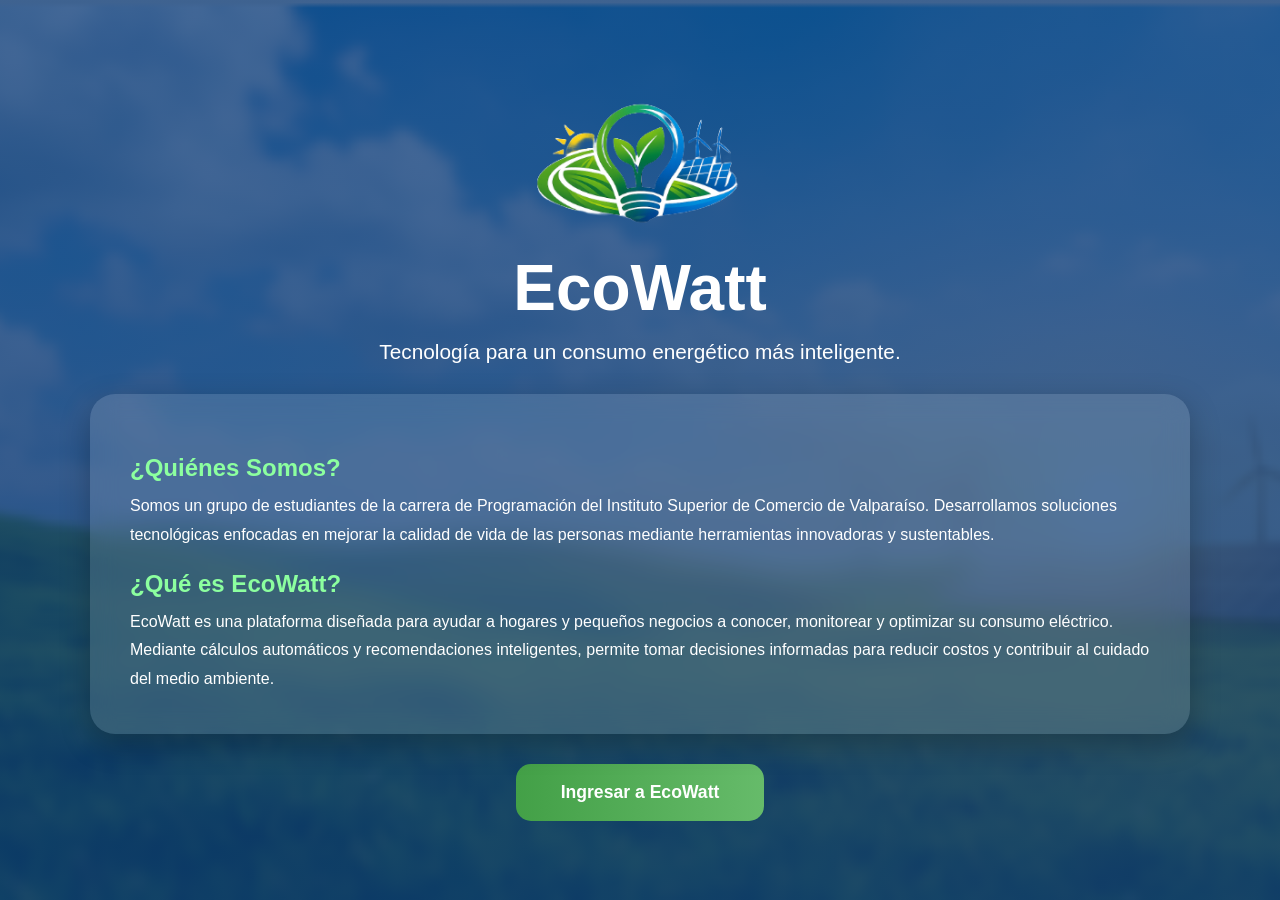
==== index.html @ ea23b653 "EcoWatt 1.0: sitio informativo y calculadora de consumo electrico" ====
<!DOCTYPE html>
<html lang="es">
<head>
    <meta charset="UTF-8">
    <meta name="viewport" content="width=device-width, initial-scale=1.0">
    <title>EcoWatt | Inicio</title>

    <link rel="stylesheet" href="style.css">
</head>

<body class="inicio">

    <div class="overlay">

        <div class="contenedor-principal">

            <img src="logo.png" alt="EcoWatt" class="logo">
            <h1>EcoWatt</h1>

            <p class="subtitulo">
                Tecnología para un consumo energético más inteligente.
            </p>

            <div class="info-box">

                <h2>¿Quiénes Somos?</h2>

                <p>
                    Somos un grupo de estudiantes de la carrera de Programación
                    del Instituto Superior de Comercio de Valparaíso.
                    Desarrollamos soluciones tecnológicas enfocadas en mejorar
                    la calidad de vida de las personas mediante herramientas
                    innovadoras y sustentables.
                </p>

                <h2>¿Qué es EcoWatt?</h2>

                <p>
                    EcoWatt es una plataforma diseñada para ayudar a hogares
                    y pequeños negocios a conocer, monitorear y optimizar su
                    consumo eléctrico. Mediante cálculos automáticos y
                    recomendaciones inteligentes, permite tomar decisiones
                    informadas para reducir costos y contribuir al cuidado
                    del medio ambiente.
                </p>

            </div>

            <a href="calculadora.html" class="btn-principal">
                Ingresar a EcoWatt
            </a>

        </div>

    </div>

</body>
</html>
---- style.css ----
/* ECO WATT - DISEÑO PROFESIONAL */

:root{
    --azul:#0b3b78;
    --azul-claro:#135fc1;
    --verde:#43a047;
    --verde-claro:#66bb6a;
    --gris:#f4f7fb;
    --blanco:#ffffff;
    --texto:#1f2937;
}

*{
    margin:0;
    padding:0;
    box-sizing:border-box;
    font-family:'Segoe UI', Arial, sans-serif;
}

body{
    background:var(--gris);
    color:var(--texto);
}

/* HEADER */

header{
    background:linear-gradient(
        90deg,
        var(--azul),
        var(--azul-claro)
    );

    color:white;
    text-align:center;
    padding:20px;
    box-shadow:0 4px 15px rgba(0,0,0,.15);
}

header h1{
    font-size:2.3rem;
    margin-bottom:5px;
}

header p{
    opacity:.9;
}

/* PÁGINA PRINCIPAL */

.inicio{
    background:
    linear-gradient(
        rgba(11,59,120,.75),
        rgba(11,59,120,.85)
    ),
    url("fondo.png");

    background-size:cover;
    background-position:center;
    min-height:100vh;
}

.overlay{
    min-height:100vh;
    display:flex;
    justify-content:center;
    align-items:center;
    padding:40px 20px;
}

.contenedor-principal{
    max-width:1100px;
    width:100%;
    text-align:center;
    color:white;
}

.logo{
    width:220px;
    margin-bottom:20px;
}

.contenedor-principal h1{
    font-size:4rem;
    margin-bottom:15px;
}

.subtitulo{
    font-size:1.3rem;
    margin-bottom:30px;
}

.info-box{
    background:rgba(255,255,255,.12);
    backdrop-filter:blur(12px);

    border-radius:25px;
    padding:40px;

    text-align:left;

    box-shadow:0 10px 30px rgba(0,0,0,.25);
}

.info-box h2{
    color:#8cff9f;
    margin-bottom:10px;
    margin-top:20px;
}

.info-box p{
    line-height:1.8;
}

.btn-principal{
    display:inline-block;

    margin-top:30px;

    padding:18px 45px;

    background:linear-gradient(
        90deg,
        var(--verde),
        var(--verde-claro)
    );

    color:white;

    text-decoration:none;

    border-radius:15px;

    font-weight:bold;

    font-size:1.1rem;

    transition:.3s;
}

.btn-principal:hover{
    transform:translateY(-3px);
    box-shadow:0 10px 25px rgba(67,160,71,.4);
}

/* HERO CALCULADORA */

.hero{
    max-width:1200px;

    margin:30px auto;

    background:white;

    border-radius:20px;

    padding:30px;

    display:flex;

    justify-content:space-between;

    align-items:center;

    box-shadow:0 10px 25px rgba(0,0,0,.08);

    border-left:8px solid var(--verde);
}

.hero h2{
    color:var(--azul);
    margin-bottom:10px;
}

.hero img{
    width:180px;
}

/* TARJETAS */

.formulario,
.tabla-container,
.grafico,
.recomendaciones{

    max-width:1200px;

    margin:25px auto;

    background:white;

    border-radius:20px;

    padding:30px;

    box-shadow:0 10px 25px rgba(0,0,0,.08);
}

/* TITULOS */

.formulario h2,
.tabla-container h2,
.grafico h2,
.recomendaciones h2{

    color:var(--azul);

    border-left:5px solid var(--verde);

    padding-left:12px;

    margin-bottom:20px;
}

/* FORMULARIO */

.formulario label{
    display:block;
    margin-top:15px;
    margin-bottom:6px;
    font-weight:600;
}

.formulario input{

    width:100%;

    padding:14px;

    border:2px solid #dbe4ef;

    border-radius:12px;

    transition:.3s;
}

.formulario input:focus{

    outline:none;

    border-color:var(--verde);

    box-shadow:0 0 0 4px rgba(67,160,71,.15);
}

.formulario button{

    width:100%;

    margin-top:20px;

    padding:15px;

    border:none;

    border-radius:12px;

    background:linear-gradient(
        90deg,
        var(--verde),
        var(--verde-claro)
    );

    color:white;

    font-weight:bold;

    font-size:1rem;

    cursor:pointer;

    transition:.3s;
}

.formulario button:hover{

    transform:translateY(-2px);

    box-shadow:0 10px 25px rgba(67,160,71,.35);
}

/* TABLA */

table{
    width:100%;
    border-collapse:collapse;
}

thead{
    background:var(--azul);
    color:white;
}

th{
    padding:15px;
}

td{
    padding:15px;
    border-bottom:1px solid #e8edf3;
}

tbody tr:nth-child(even){
    background:#f7fafc;
}

tbody tr:hover{
    background:#eef7ff;
}

/* GRAFICO */

#graficoConsumo{
    max-height:400px;
}

#total{
    text-align:center;
    color:var(--verde);
    margin-top:20px;
    font-size:1.5rem;
    font-weight:bold;
}


/* RECOMENDACIONES */

#recomendacion{

    background:#eef8f0;

    border-left:6px solid var(--verde);

    padding:18px;

    border-radius:12px;

    font-weight:600;
}

/* FOOTER */

footer{

    margin-top:40px;

    background:linear-gradient(
        90deg,
        var(--azul),
        #082d5c
    );

    color:white;

    text-align:center;

    padding:25px;
}

/* RESPONSIVE */

@media(max-width:900px){

    .hero{
        flex-direction:column;
        text-align:center;
        gap:20px;
    }

    .hero img{
        width:130px;
    }

    .contenedor-principal h1{
        font-size:2.8rem;
    }

    .logo{
        width:170px;
    }

    .formulario,
    .tabla-container,
    .grafico,
    .recomendaciones,
    .hero{
        width:95%;
    }
}
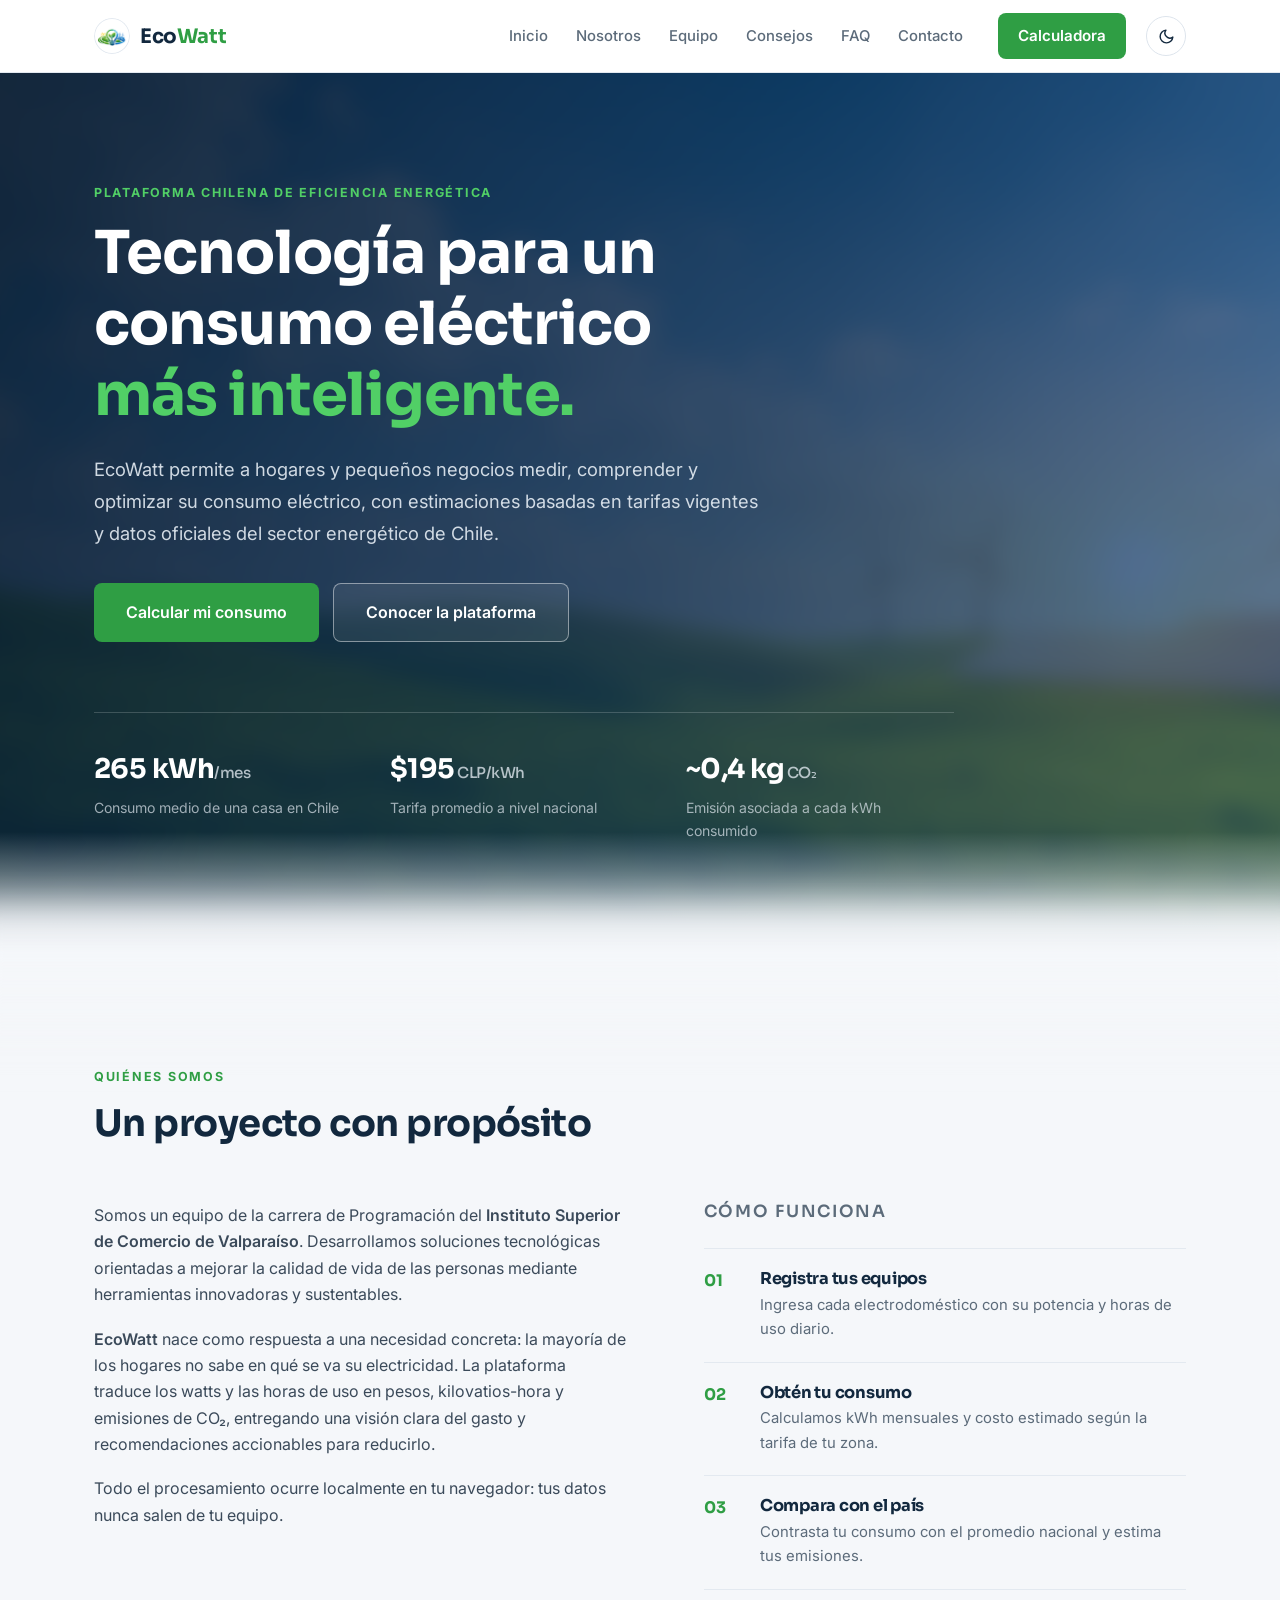
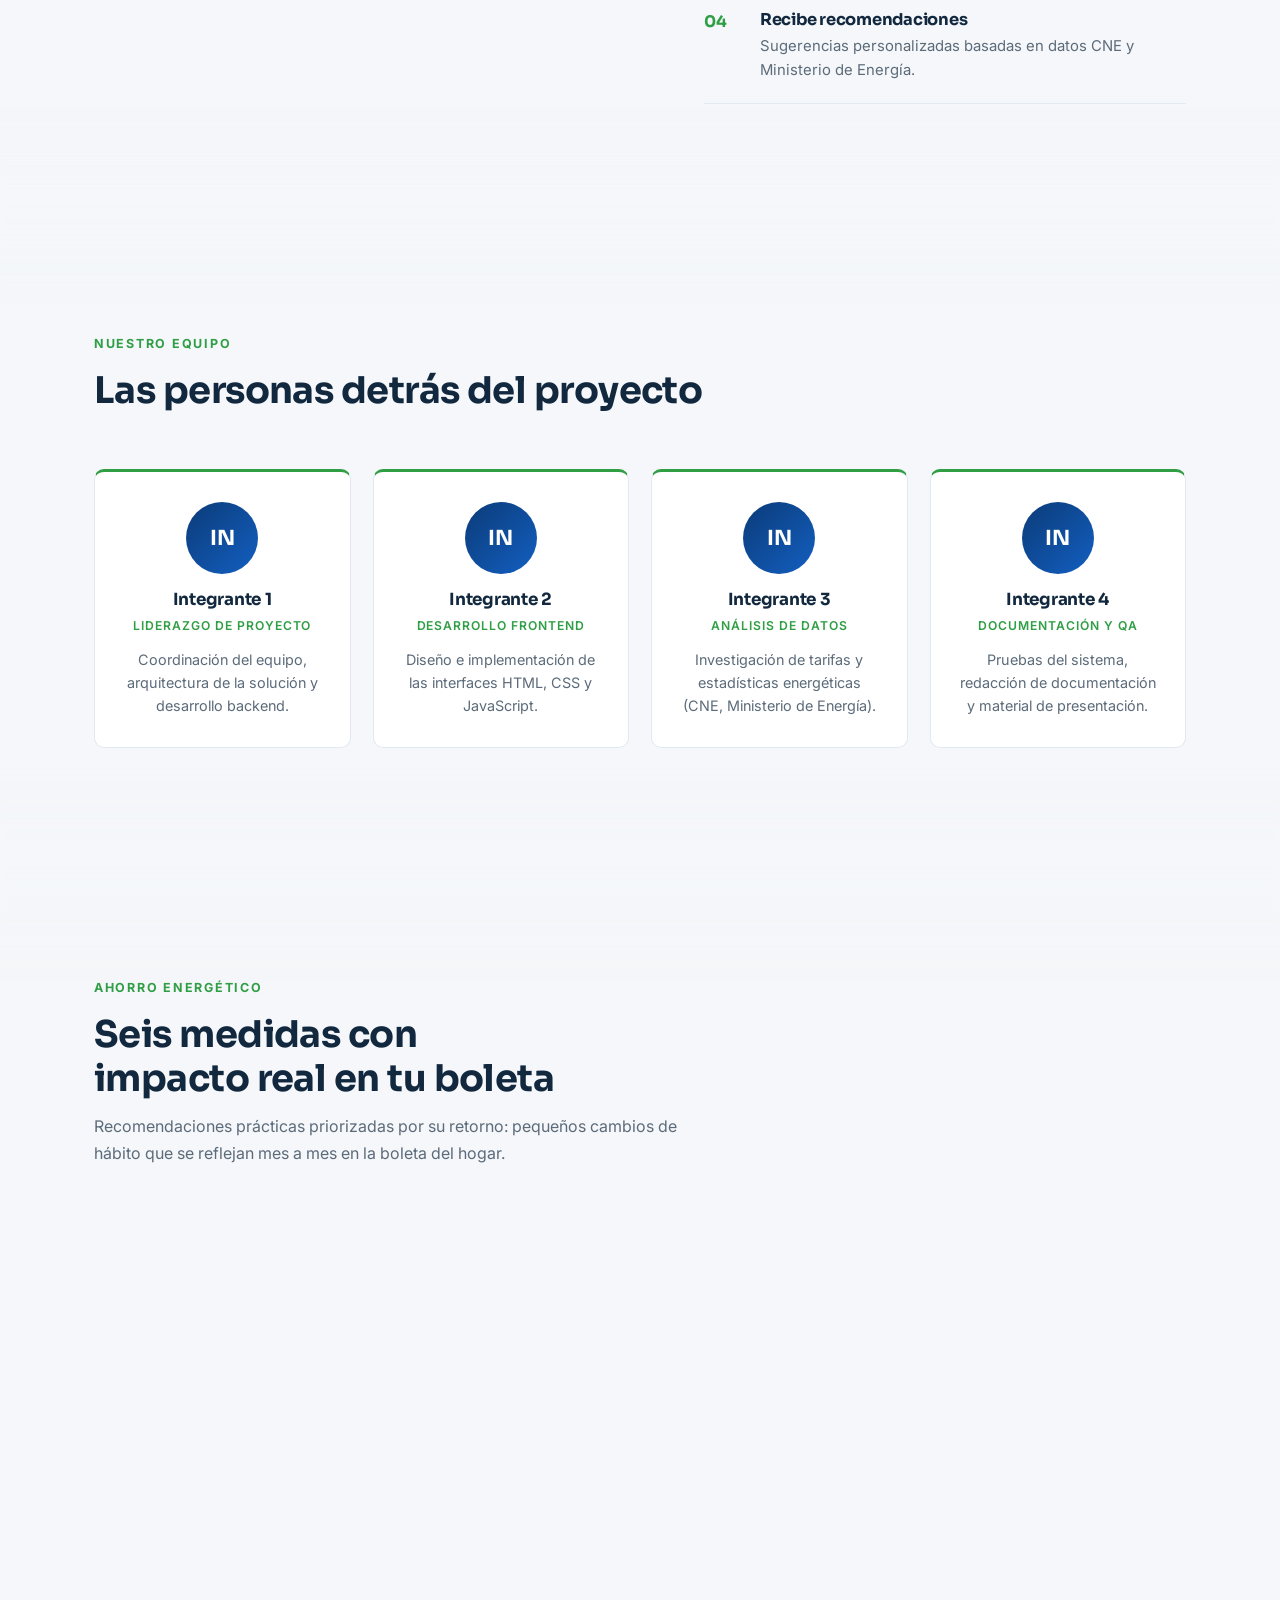
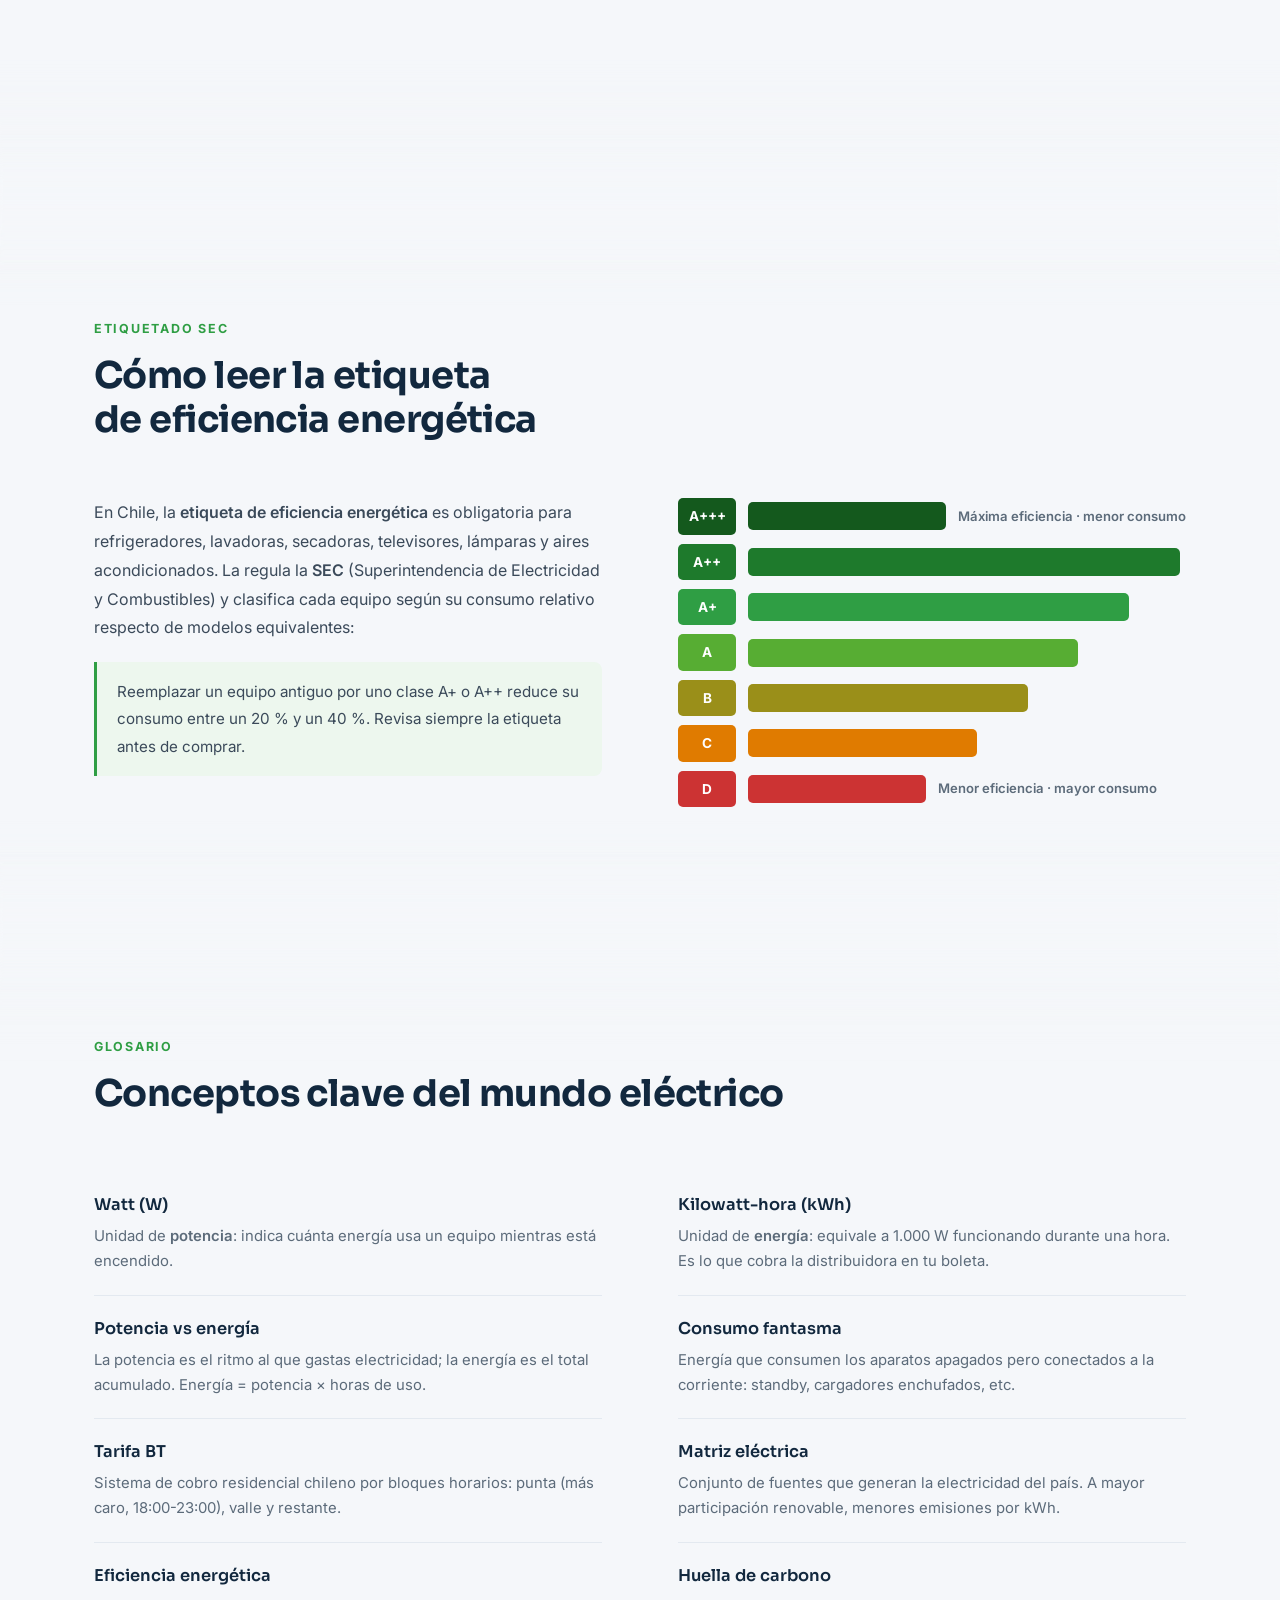
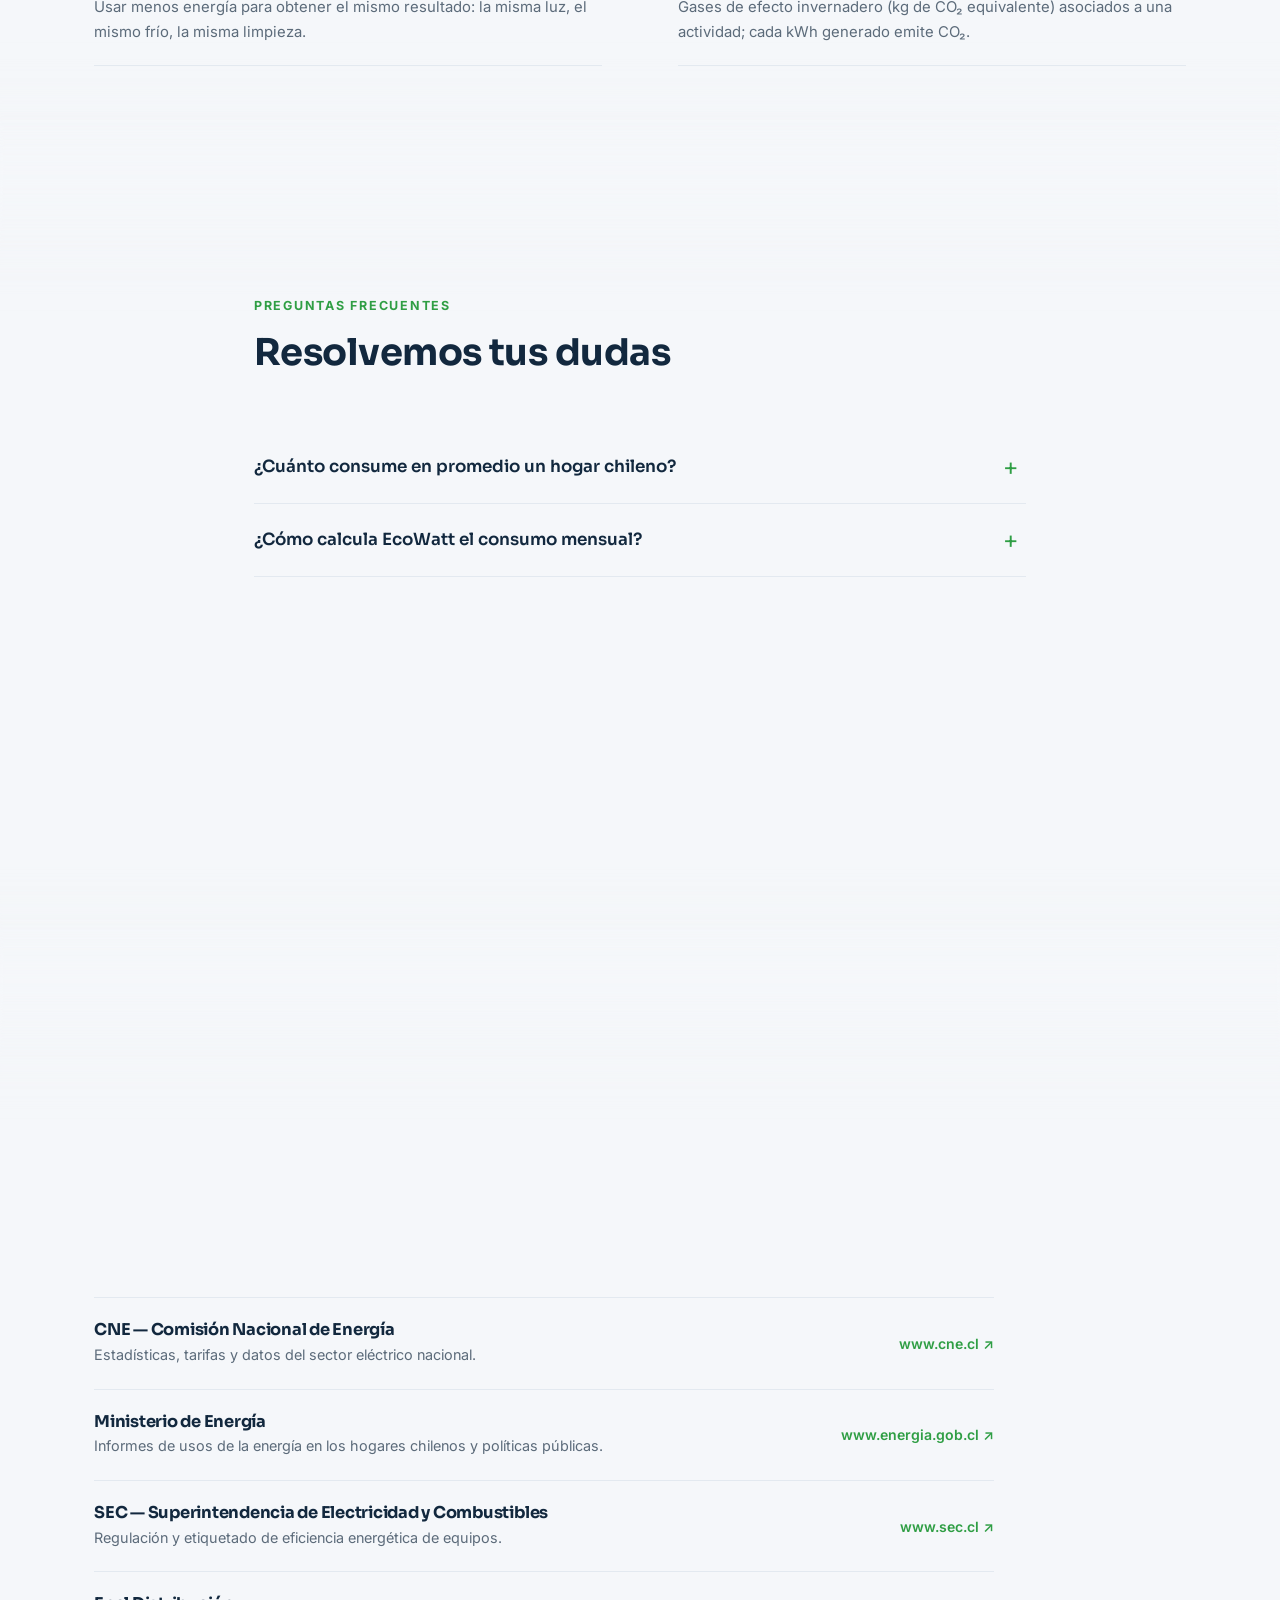
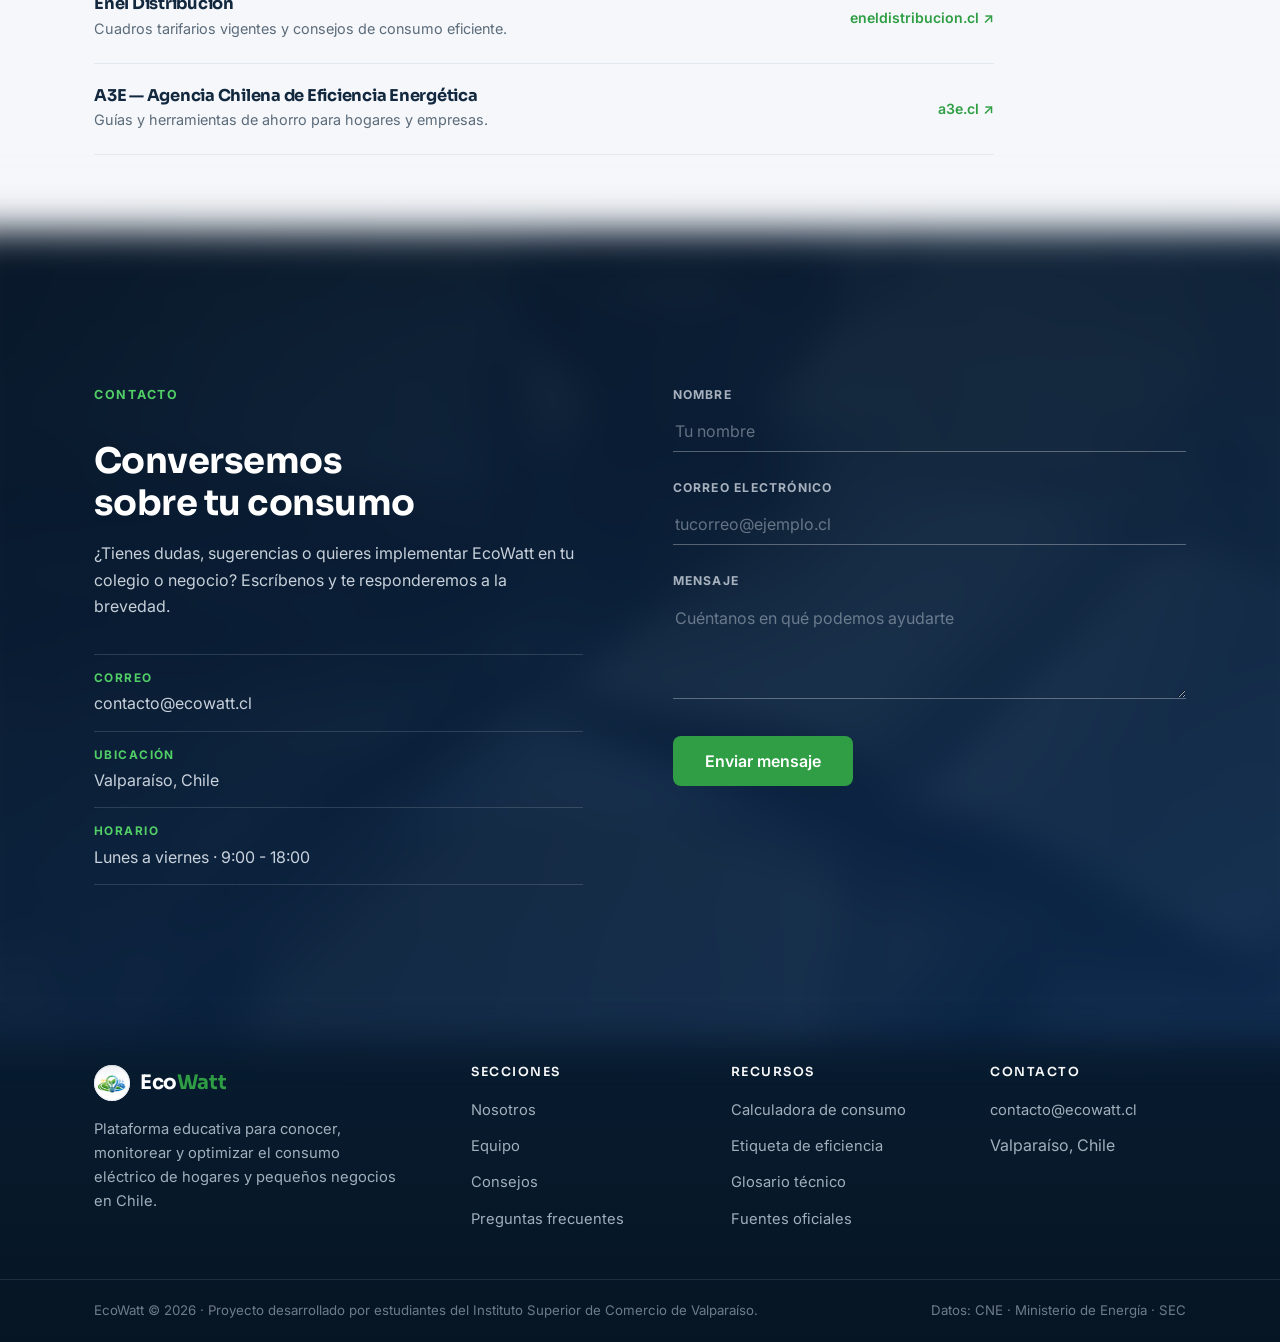
==== commit 433b5e0d: "EcoWatt 3.0: tema oscuro, fondos decorativos tematicos por seccion y refinamiento tipografico" ====
--- a/index.html
+++ b/index.html
@@ -3,56 +3,580 @@
 <head>
     <meta charset="UTF-8">
     <meta name="viewport" content="width=device-width, initial-scale=1.0">
-    <title>EcoWatt | Inicio</title>
+    <title>EcoWatt | Eficiencia energética para hogares y negocios</title>
+    <meta name="description" content="EcoWatt: plataforma chilena para conocer, monitorear y optimizar el consumo eléctrico de hogares y pequeños negocios. Cálculos basados en datos CNE y Ministerio de Energía.">
+    <meta name="theme-color" content="#0a2540">
+
+    <script>document.documentElement.dataset.theme = localStorage.getItem("ecowatt_theme") || "light";</script>
+
+    <link rel="preconnect" href="https://fonts.googleapis.com">
+    <link rel="preconnect" href="https://fonts.gstatic.com" crossorigin>
+    <link href="https://fonts.googleapis.com/css2?family=Sora:wght@500;600;700;800&family=Inter:wght@400;500;600;700&display=swap" rel="stylesheet">
 
     <link rel="stylesheet" href="style.css">
+    <link rel="icon" href="logo.png" type="image/png">
 </head>
 
-<body class="inicio">
-
-    <div class="overlay">
-
-        <div class="contenedor-principal">
-
-            <img src="logo.png" alt="EcoWatt" class="logo">
-            <h1>EcoWatt</h1>
-
-            <p class="subtitulo">
-                Tecnología para un consumo energético más inteligente.
+<body data-pagina="inicio">
+
+    <!-- ============ BARRA DE NAVEGACIÓN ============ -->
+    <nav class="navbar" id="navbar">
+        <div class="container navbar-inner">
+
+            <a href="#inicio" class="brand">
+                <img src="logo.png" alt="">
+                <span>Eco<em>Watt</em></span>
+            </a>
+
+            <button class="nav-toggle" id="navToggle" aria-label="Abrir menú" aria-expanded="false" aria-controls="navMenu">
+                <span class="nav-toggle-bar"></span>
+                <span class="nav-toggle-bar"></span>
+                <span class="nav-toggle-bar"></span>
+            </button>
+
+            <div class="nav-menu" id="navMenu">
+                <ul class="nav-links">
+                    <li><a href="#inicio">Inicio</a></li>
+                    <li><a href="#nosotros">Nosotros</a></li>
+                    <li><a href="#equipo">Equipo</a></li>
+                    <li><a href="#consejos">Consejos</a></li>
+                    <li><a href="#faq">FAQ</a></li>
+                    <li><a href="#contacto">Contacto</a></li>
+                </ul>
+                <a href="calculadora.html" class="btn btn-primary btn-nav">Calculadora</a>
+            </div>
+
+            <button class="btn-tema" id="btnTema" aria-label="Cambiar tema claro u oscuro"></button>
+
+        </div>
+    </nav>
+
+    <!-- ============ PORTADA ============ -->
+    <header id="inicio" class="hero">
+        <div class="container hero-inner">
+
+            <p class="eyebrow eyebrow-light reveal">Plataforma chilena de eficiencia energética</p>
+
+            <h1 class="reveal delay-1">
+                Tecnología para un consumo eléctrico
+                <span class="texto-destacado">más inteligente.</span>
+            </h1>
+
+            <p class="lead reveal delay-2">
+                EcoWatt permite a hogares y pequeños negocios medir, comprender y optimizar
+                su consumo eléctrico, con estimaciones basadas en tarifas vigentes y datos
+                oficiales del sector energético de Chile.
             </p>
 
-            <div class="info-box">
-
-                <h2>¿Quiénes Somos?</h2>
-
+            <div class="hero-actions reveal delay-3">
+                <a href="calculadora.html" class="btn btn-primary btn-lg">Calcular mi consumo</a>
+                <a href="#nosotros" class="btn btn-ghost btn-lg">Conocer la plataforma</a>
+            </div>
+
+            <dl class="hero-stats reveal delay-4">
+                <div class="stat">
+                    <dt>265 kWh<span>/mes</span></dt>
+                    <dd>Consumo medio de una casa en Chile</dd>
+                </div>
+                <div class="stat">
+                    <dt>$195<span>&nbsp;CLP/kWh</span></dt>
+                    <dd>Tarifa promedio a nivel nacional</dd>
+                </div>
+                <div class="stat">
+                    <dt>~0,4 kg<span>&nbsp;CO₂</span></dt>
+                    <dd>Emisión asociada a cada kWh consumido</dd>
+                </div>
+            </dl>
+
+        </div>
+    </header>
+
+    <main>
+
+        <!-- ============ NOSOTROS ============ -->
+        <section id="nosotros" class="seccion con-imagen" data-bg="verde">
+            <div class="container">
+
+                <header class="seccion-cabecera reveal">
+                    <p class="eyebrow">Quiénes somos</p>
+                    <h2>Un proyecto con propósito</h2>
+                </header>
+
+                <div class="nosotros-grid">
+
+                    <div class="nosotros-texto reveal">
+                        <p>
+                            Somos un equipo de la carrera de Programación del
+                            <strong>Instituto Superior de Comercio de Valparaíso</strong>.
+                            Desarrollamos soluciones tecnológicas orientadas a mejorar la calidad
+                            de vida de las personas mediante herramientas innovadoras y sustentables.
+                        </p>
+                        <p>
+                            <strong>EcoWatt</strong> nace como respuesta a una necesidad concreta:
+                            la mayoría de los hogares no sabe en qué se va su electricidad. La
+                            plataforma traduce los watts y las horas de uso en pesos, kilovatios-hora
+                            y emisiones de CO₂, entregando una visión clara del gasto y recomendaciones
+                            accionables para reducirlo.
+                        </p>
+                        <p>
+                            Todo el procesamiento ocurre localmente en tu navegador: tus datos
+                            nunca salen de tu equipo.
+                        </p>
+                    </div>
+
+                    <div class="como-funciona reveal delay-1">
+                        <h3>Cómo funciona</h3>
+                        <ol class="pasos">
+                            <li>
+                                <span class="paso-num">01</span>
+                                <div>
+                                    <h4>Registra tus equipos</h4>
+                                    <p>Ingresa cada electrodoméstico con su potencia y horas de uso diario.</p>
+                                </div>
+                            </li>
+                            <li>
+                                <span class="paso-num">02</span>
+                                <div>
+                                    <h4>Obtén tu consumo</h4>
+                                    <p>Calculamos kWh mensuales y costo estimado según la tarifa de tu zona.</p>
+                                </div>
+                            </li>
+                            <li>
+                                <span class="paso-num">03</span>
+                                <div>
+                                    <h4>Compara con el país</h4>
+                                    <p>Contrasta tu consumo con el promedio nacional y estima tus emisiones.</p>
+                                </div>
+                            </li>
+                            <li>
+                                <span class="paso-num">04</span>
+                                <div>
+                                    <h4>Recibe recomendaciones</h4>
+                                    <p>Sugerencias personalizadas basadas en datos CNE y Ministerio de Energía.</p>
+                                </div>
+                            </li>
+                        </ol>
+                    </div>
+
+                </div>
+            </div>
+        </section>
+
+        <!-- ============ EQUIPO ============ -->
+        <section id="equipo" class="seccion con-imagen" data-bg="equipo">
+            <div class="container">
+
+                <header class="seccion-cabecera reveal">
+                    <p class="eyebrow">Nuestro equipo</p>
+                    <h2>Las personas detrás del proyecto</h2>
+                </header>
+
+                <div class="equipo-grid">
+
+                    <article class="tarjeta-equipo reveal">
+                        <div class="avatar">IN</div>
+                        <h3>Integrante 1</h3>
+                        <span class="rol">Liderazgo de proyecto</span>
+                        <p>Coordinación del equipo, arquitectura de la solución y desarrollo backend.</p>
+                    </article>
+
+                    <article class="tarjeta-equipo reveal delay-1">
+                        <div class="avatar">IN</div>
+                        <h3>Integrante 2</h3>
+                        <span class="rol">Desarrollo frontend</span>
+                        <p>Diseño e implementación de las interfaces HTML, CSS y JavaScript.</p>
+                    </article>
+
+                    <article class="tarjeta-equipo reveal delay-2">
+                        <div class="avatar">IN</div>
+                        <h3>Integrante 3</h3>
+                        <span class="rol">Análisis de datos</span>
+                        <p>Investigación de tarifas y estadísticas energéticas (CNE, Ministerio de Energía).</p>
+                    </article>
+
+                    <article class="tarjeta-equipo reveal delay-3">
+                        <div class="avatar">IN</div>
+                        <h3>Integrante 4</h3>
+                        <span class="rol">Documentación y QA</span>
+                        <p>Pruebas del sistema, redacción de documentación y material de presentación.</p>
+                    </article>
+
+                </div>
+            </div>
+        </section>
+
+        <!-- ============ CONSEJOS ============ -->
+        <section id="consejos" class="seccion con-imagen" data-bg="consejos">
+            <div class="container">
+
+                <header class="seccion-cabecera reveal">
+                    <p class="eyebrow">Ahorro energético</p>
+                    <h2>Seis medidas con impacto real en tu boleta</h2>
+                    <p class="seccion-descripcion">
+                        Recomendaciones prácticas priorizadas por su retorno: pequeños cambios
+                        de hábito que se reflejan mes a mes en la boleta del hogar.
+                    </p>
+                </header>
+
+                <div class="consejos-grid">
+
+                    <article class="consejo-item reveal">
+                        <span class="consejo-num">01</span>
+                        <div>
+                            <h3>Migra a iluminación LED</h3>
+                            <p>Una bombilla LED consume hasta un <strong>85&nbsp;% menos</strong> que una incandescente y dura unas 15 veces más. Es el reemplazo con mejor retorno de inversión.</p>
+                        </div>
+                    </article>
+
+                    <article class="consejo-item reveal delay-1">
+                        <span class="consejo-num">02</span>
+                        <div>
+                            <h3>Elimina el consumo fantasma</h3>
+                            <p>Los equipos en modo espera pueden sumar entre un <strong>5&nbsp;% y 10&nbsp;%</strong> de tu boleta mensual. Usa regletas con interruptor para cortar la energía por completo.</p>
+                        </div>
+                    </article>
+
+                    <article class="consejo-item reveal delay-2">
+                        <span class="consejo-num">03</span>
+                        <div>
+                            <h3>Racionaliza el agua caliente</h3>
+                            <p>El termo eléctrico es uno de los mayores gastos del hogar. Reduce las duchas a <strong>5-8 minutos</strong> y ajusta la temperatura del termo a unos 55&nbsp;°C.</p>
+                        </div>
+                    </article>
+
+                    <article class="consejo-item reveal">
+                        <span class="consejo-num">04</span>
+                        <div>
+                            <h3>Calefacción eficiente</h3>
+                            <p>Sella puertas y ventanas para evitar fugas de calor, no calefacciones ambientes vacíos y prefiere equipos con <strong>termostato o temporizador</strong>.</p>
+                        </div>
+                    </article>
+
+                    <article class="consejo-item reveal delay-1">
+                        <span class="consejo-num">05</span>
+                        <div>
+                            <h3>Atiende el horario punta</h3>
+                            <p>En las tarifas BT el kWh cuesta más entre <strong>18:00 y 23:00</strong>. Concentra lavadora, secadora y cocina fuera de ese rango horario.</p>
+                        </div>
+                    </article>
+
+                    <article class="consejo-item reveal delay-2">
+                        <span class="consejo-num">06</span>
+                        <div>
+                            <h3>Cargas completas y agua fría</h3>
+                            <p>Usa lavadora y lavavajillas solo con <strong>carga completa</strong>. Lavar con agua fría reduce hasta un 80&nbsp;% la energía empleada por ciclo.</p>
+                        </div>
+                    </article>
+
+                </div>
+            </div>
+        </section>
+
+        <!-- ============ ETIQUETA DE EFICIENCIA ============ -->
+        <section id="etiqueta" class="seccion con-imagen" data-bg="etiqueta">
+            <div class="container">
+
+                <header class="seccion-cabecera reveal">
+                    <p class="eyebrow">Etiquetado SEC</p>
+                    <h2>Cómo leer la etiqueta de eficiencia energética</h2>
+                </header>
+
+                <div class="etiqueta-grid">
+
+                    <div class="reveal">
+                        <p>
+                            En Chile, la <strong>etiqueta de eficiencia energética</strong> es obligatoria
+                            para refrigeradores, lavadoras, secadoras, televisores, lámparas y aires
+                            acondicionados. La regula la <strong>SEC</strong> (Superintendencia de
+                            Electricidad y Combustibles) y clasifica cada equipo según su consumo
+                            relativo respecto de modelos equivalentes:
+                        </p>
+                        <p class="nota-seccion">
+                            Reemplazar un equipo antiguo por uno clase A+ o A++ reduce su consumo
+                            entre un 20&nbsp;% y un 40&nbsp;%. Revisa siempre la etiqueta antes de comprar.
+                        </p>
+                    </div>
+
+                    <div class="escala reveal delay-1" aria-label="Escala de eficiencia energética">
+                        <div class="nivel"><span class="letra l-a3">A+++</span><span class="barra b-a3"></span><span class="texto-nivel">Máxima eficiencia · menor consumo</span></div>
+                        <div class="nivel"><span class="letra l-a2">A++</span><span class="barra b-a2"></span></div>
+                        <div class="nivel"><span class="letra l-a1">A+</span><span class="barra b-a1"></span></div>
+                        <div class="nivel"><span class="letra l-a">A</span><span class="barra b-a"></span></div>
+                        <div class="nivel"><span class="letra l-b">B</span><span class="barra b-b"></span></div>
+                        <div class="nivel"><span class="letra l-c">C</span><span class="barra b-c"></span></div>
+                        <div class="nivel"><span class="letra l-d">D</span><span class="barra b-d"></span><span class="texto-nivel">Menor eficiencia · mayor consumo</span></div>
+                    </div>
+
+                </div>
+            </div>
+        </section>
+
+        <!-- ============ GLOSARIO ============ -->
+        <section id="glosario" class="seccion con-imagen" data-bg="glosario">
+            <div class="container">
+
+                <header class="seccion-cabecera reveal">
+                    <p class="eyebrow">Glosario</p>
+                    <h2>Conceptos clave del mundo eléctrico</h2>
+                </header>
+
+                <dl class="glosario-grid">
+
+                    <div class="termino reveal">
+                        <dt>Watt (W)</dt>
+                        <dd>Unidad de <strong>potencia</strong>: indica cuánta energía usa un equipo mientras está encendido.</dd>
+                    </div>
+
+                    <div class="termino reveal delay-1">
+                        <dt>Kilowatt-hora (kWh)</dt>
+                        <dd>Unidad de <strong>energía</strong>: equivale a 1.000 W funcionando durante una hora. Es lo que cobra la distribuidora en tu boleta.</dd>
+                    </div>
+
+                    <div class="termino reveal delay-2">
+                        <dt>Potencia vs energía</dt>
+                        <dd>La potencia es el ritmo al que gastas electricidad; la energía es el total acumulado. Energía = potencia × horas de uso.</dd>
+                    </div>
+
+                    <div class="termino reveal">
+                        <dt>Consumo fantasma</dt>
+                        <dd>Energía que consumen los aparatos apagados pero conectados a la corriente: standby, cargadores enchufados, etc.</dd>
+                    </div>
+
+                    <div class="termino reveal delay-1">
+                        <dt>Tarifa BT</dt>
+                        <dd>Sistema de cobro residencial chileno por bloques horarios: punta (más caro, 18:00-23:00), valle y restante.</dd>
+                    </div>
+
+                    <div class="termino reveal delay-2">
+                        <dt>Matriz eléctrica</dt>
+                        <dd>Conjunto de fuentes que generan la electricidad del país. A mayor participación renovable, menores emisiones por kWh.</dd>
+                    </div>
+
+                    <div class="termino reveal">
+                        <dt>Eficiencia energética</dt>
+                        <dd>Usar menos energía para obtener el mismo resultado: la misma luz, el mismo frío, la misma limpieza.</dd>
+                    </div>
+
+                    <div class="termino reveal delay-1">
+                        <dt>Huella de carbono</dt>
+                        <dd>Gases de efecto invernadero (kg de CO₂ equivalente) asociados a una actividad; cada kWh generado emite CO₂.</dd>
+                    </div>
+
+                </dl>
+            </div>
+        </section>
+
+        <!-- ============ FAQ ============ -->
+        <section id="faq" class="seccion con-imagen" data-bg="faq">
+            <div class="container container-angosto">
+
+                <header class="seccion-cabecera reveal">
+                    <p class="eyebrow">Preguntas frecuentes</p>
+                    <h2>Resolvemos tus dudas</h2>
+                </header>
+
+                <details class="faq-item reveal">
+                    <summary>¿Cuánto consume en promedio un hogar chileno?</summary>
+                    <p>Según datos del Ministerio de Energía y la CNE, un departamento promedio consume entre <strong>120 y 220 kWh/mes</strong>, mientras que una casa familiar se ubica entre <strong>180 y 350 kWh/mes</strong>, con variaciones según zona climática y tipo de calefacción.</p>
+                </details>
+
+                <details class="faq-item reveal">
+                    <summary>¿Cómo calcula EcoWatt el consumo mensual?</summary>
+                    <p>Usamos la fórmula estándar: <strong>Consumo (kWh) = Potencia (W) × Horas/día × 30 ÷ 1.000</strong>. El resultado es una estimación basada en el uso que tú declares.</p>
+                </details>
+
+                <details class="faq-item reveal">
+                    <summary>¿De dónde salen las tarifas que usa la plataforma?</summary>
+                    <p>De los cuadros tarifarios públicos de distribuidoras como Enel Distribución y de valores promedio publicados por la CNE. Puedes elegir tu zona en la calculadora para ajustar el costo estimado.</p>
+                </details>
+
+                <details class="faq-item reveal">
+                    <summary>¿Qué diferencia hay entre watts y kilowatts-hora?</summary>
+                    <p>El <strong>watt</strong> mide potencia: cuánta energía gasta el equipo en un momento dado. El <strong>kWh</strong> mide energía acumulada en el tiempo y es la unidad de facturación. Un horno de 2.000 W encendido media hora gasta 1 kWh.</p>
+                </details>
+
+                <details class="faq-item reveal">
+                    <summary>¿EcoWatt guarda mis datos en algún servidor?</summary>
+                    <p>No. Todo se procesa y guarda <strong>localmente en tu navegador</strong>. Tus datos nunca salen de tu computador.</p>
+                </details>
+
+                <details class="faq-item reveal">
+                    <summary>¿La estimación de CO₂ es exacta?</summary>
+                    <p>Es una aproximación educativa basada en el factor de emisión promedio de la matriz eléctrica chilena (~0,4 kg CO₂/kWh). El valor real varía según la hora y la mezcla de generación del momento.</p>
+                </details>
+
+            </div>
+        </section>
+
+        <!-- ============ FUENTES OFICIALES ============ -->
+        <section id="fuentes" class="seccion con-imagen" data-bg="fuentes">
+            <div class="container">
+
+                <header class="seccion-cabecera reveal">
+                    <p class="eyebrow">Fuentes oficiales</p>
+                    <h2>Datos respaldados por instituciones</h2>
+                    <p class="seccion-descripcion">
+                        Las tarifas, estadísticas y referencias normativas de EcoWatt provienen
+                        de las siguientes fuentes públicas.
+                    </p>
+                </header>
+
+                <ul class="fuentes-lista reveal">
+
+                    <li>
+                        <div>
+                            <h3>CNE — Comisión Nacional de Energía</h3>
+                            <p>Estadísticas, tarifas y datos del sector eléctrico nacional.</p>
+                        </div>
+                        <a href="https://www.cne.cl" target="_blank" rel="noopener">www.cne.cl<span aria-hidden="true"> ↗</span></a>
+                    </li>
+
+                    <li>
+                        <div>
+                            <h3>Ministerio de Energía</h3>
+                            <p>Informes de usos de la energía en los hogares chilenos y políticas públicas.</p>
+                        </div>
+                        <a href="https://www.energia.gob.cl" target="_blank" rel="noopener">www.energia.gob.cl<span aria-hidden="true"> ↗</span></a>
+                    </li>
+
+                    <li>
+                        <div>
+                            <h3>SEC — Superintendencia de Electricidad y Combustibles</h3>
+                            <p>Regulación y etiquetado de eficiencia energética de equipos.</p>
+                        </div>
+                        <a href="https://www.sec.cl" target="_blank" rel="noopener">www.sec.cl<span aria-hidden="true"> ↗</span></a>
+                    </li>
+
+                    <li>
+                        <div>
+                            <h3>Enel Distribución</h3>
+                            <p>Cuadros tarifarios vigentes y consejos de consumo eficiente.</p>
+                        </div>
+                        <a href="https://eneldistribucion.cl" target="_blank" rel="noopener">eneldistribucion.cl<span aria-hidden="true"> ↗</span></a>
+                    </li>
+
+                    <li>
+                        <div>
+                            <h3>A3E — Agencia Chilena de Eficiencia Energética</h3>
+                            <p>Guías y herramientas de ahorro para hogares y empresas.</p>
+                        </div>
+                        <a href="https://a3e.cl" target="_blank" rel="noopener">a3e.cl<span aria-hidden="true"> ↗</span></a>
+                    </li>
+
+                </ul>
+            </div>
+        </section>
+
+        <!-- ============ CONTACTO ============ -->
+        <section id="contacto" class="seccion contacto">
+            <div class="container contacto-grid">
+
+                <div class="contacto-info reveal">
+                    <p class="eyebrow eyebrow-verde">Contacto</p>
+                    <h2>Conversemos sobre tu consumo</h2>
+                    <p>
+                        ¿Tienes dudas, sugerencias o quieres implementar EcoWatt en tu colegio
+                        o negocio? Escríbenos y te responderemos a la brevedad.
+                    </p>
+
+                    <ul class="contacto-datos">
+                        <li>
+                            <span class="dato-titulo">Correo</span>
+                            <span>contacto@ecowatt.cl</span>
+                        </li>
+                        <li>
+                            <span class="dato-titulo">Ubicación</span>
+                            <span>Valparaíso, Chile</span>
+                        </li>
+                        <li>
+                            <span class="dato-titulo">Horario</span>
+                            <span>Lunes a viernes · 9:00 - 18:00</span>
+                        </li>
+                    </ul>
+                </div>
+
+                <form id="formContacto" class="form-contacto reveal delay-1" novalidate>
+                    <div class="campo">
+                        <label for="contactoNombre">Nombre</label>
+                        <input type="text" id="contactoNombre" placeholder="Tu nombre" required>
+                    </div>
+
+                    <div class="campo">
+                        <label for="contactoEmail">Correo electrónico</label>
+                        <input type="email" id="contactoEmail" placeholder="tucorreo@ejemplo.cl" required>
+                    </div>
+
+                    <div class="campo">
+                        <label for="contactoMensaje">Mensaje</label>
+                        <textarea id="contactoMensaje" rows="4" placeholder="Cuéntanos en qué podemos ayudarte" required></textarea>
+                    </div>
+
+                    <button type="submit" class="btn btn-primary btn-lg">Enviar mensaje</button>
+
+                    <p id="mensajeFormulario" class="mensaje-exito" hidden>
+                        Gracias por escribirnos. Te responderemos pronto.
+                    </p>
+                </form>
+
+            </div>
+        </section>
+
+    </main>
+
+    <!-- ============ PIE DE PÁGINA ============ -->
+    <footer class="footer">
+        <div class="container footer-grid">
+
+            <div class="footer-marca">
+                <a href="#inicio" class="brand brand-footer">
+                    <img src="logo.png" alt="">
+                    <span>Eco<em>Watt</em></span>
+                </a>
                 <p>
-                    Somos un grupo de estudiantes de la carrera de Programación
-                    del Instituto Superior de Comercio de Valparaíso.
-                    Desarrollamos soluciones tecnológicas enfocadas en mejorar
-                    la calidad de vida de las personas mediante herramientas
-                    innovadoras y sustentables.
+                    Plataforma educativa para conocer, monitorear y optimizar el consumo
+                    eléctrico de hogares y pequeños negocios en Chile.
                 </p>
-
-                <h2>¿Qué es EcoWatt?</h2>
-
-                <p>
-                    EcoWatt es una plataforma diseñada para ayudar a hogares
-                    y pequeños negocios a conocer, monitorear y optimizar su
-                    consumo eléctrico. Mediante cálculos automáticos y
-                    recomendaciones inteligentes, permite tomar decisiones
-                    informadas para reducir costos y contribuir al cuidado
-                    del medio ambiente.
-                </p>
-
-            </div>
-
-            <a href="calculadora.html" class="btn-principal">
-                Ingresar a EcoWatt
-            </a>
+            </div>
+
+            <nav class="footer-col" aria-label="Secciones">
+                <h3>Secciones</h3>
+                <ul>
+                    <li><a href="#nosotros">Nosotros</a></li>
+                    <li><a href="#equipo">Equipo</a></li>
+                    <li><a href="#consejos">Consejos</a></li>
+                    <li><a href="#faq">Preguntas frecuentes</a></li>
+                </ul>
+            </nav>
+
+            <nav class="footer-col" aria-label="Recursos">
+                <h3>Recursos</h3>
+                <ul>
+                    <li><a href="calculadora.html">Calculadora de consumo</a></li>
+                    <li><a href="#etiqueta">Etiqueta de eficiencia</a></li>
+                    <li><a href="#glosario">Glosario técnico</a></li>
+                    <li><a href="#fuentes">Fuentes oficiales</a></li>
+                </ul>
+            </nav>
+
+            <div class="footer-col">
+                <h3>Contacto</h3>
+                <ul>
+                    <li><a href="#contacto">contacto@ecowatt.cl</a></li>
+                    <li>Valparaíso, Chile</li>
+                </ul>
+            </div>
 
         </div>
 
-    </div>
+        <div class="footer-base">
+            <div class="container footer-base-inner">
+                <p>EcoWatt © 2026 · Proyecto desarrollado por estudiantes del Instituto Superior de Comercio de Valparaíso.</p>
+                <p>Datos: CNE · Ministerio de Energía · SEC</p>
+            </div>
+        </div>
+    </footer>
+
+    <script src="script.js"></script>
 
 </body>
-</html>+</html>
--- a/style.css
+++ b/style.css
@@ -1,390 +1,1667 @@
-/* ECO WATT - DISEÑO PROFESIONAL */
+/* ==========================================================================
+   EcoWatt — Hoja de estilos
+   Tipografía: Sora (títulos) · Inter (cuerpo)
+   Tema claro/oscuro mediante variables CSS
+   ========================================================================== */
 
 :root{
+    /* Marca */
+    --navy:#0a2540;
+    --navy-800:#0d2f52;
     --azul:#0b3b78;
     --azul-claro:#135fc1;
-    --verde:#43a047;
-    --verde-claro:#66bb6a;
-    --gris:#f4f7fb;
+    --verde:#2f9e44;
+    --verde-claro:#51cf66;
+
+    /* Superficies */
+    --bg:#f5f7fa;
     --blanco:#ffffff;
-    --texto:#1f2937;
+    --tarjeta:#ffffff;
+    --borde:#dde4ec;
+    --hairline:#e3e9f0;
+
+    /* Texto */
+    --texto:#3b4a5a;
+    --texto-suave:#5c6b7a;
+    --titulo:#12283e;
+    --verde-fondo:#edf7ee;
+
+    /* Tablas */
+    --fila-alt:#f7fafc;
+    --fila-hover:#eef5fc;
+
+    /* Sombras */
+    --sombra:0 1px 2px rgba(10,37,64,.06), 0 8px 24px rgba(10,37,64,.07);
+    --sombra-fuerte:0 12px 40px rgba(4,16,30,.35);
+
+    /* Navegación */
+    --nav-fondo:rgba(255,255,255,.92);
+
+    /* Fondos decorativos por sección */
+    --velo-seccion:rgba(245,247,250,.88);
+    --img-seccion:none;
+
+    /* Desenfoque de fondos */
+    --blur-seccion:18px;
+    --blur-hero:10px;
+
+    /* Tipografía */
+    --fuente-titulos:"Sora", "Segoe UI", Arial, sans-serif;
+    --fuente-cuerpo:"Inter", -apple-system, "Segoe UI", Arial, sans-serif;
+}
+
+html[data-theme="dark"]{
+    --navy:#0a1929;
+    --navy-800:#0e2238;
+
+    --bg:#0b1626;
+    --blanco:#13233a;
+    --tarjeta:#13233a;
+    --borde:#27405e;
+    --hairline:#20334c;
+
+    --texto:#c3cfdd;
+    --texto-suave:#8fa1b5;
+    --titulo:#e8eef6;
+    --verde-fondo:#12301c;
+
+    --fila-alt:#16273e;
+    --fila-hover:#1c3049;
+
+    --sombra:0 1px 2px rgba(0,0,0,.25), 0 8px 24px rgba(0,0,0,.3);
+    --sombra-fuerte:0 12px 40px rgba(0,0,0,.55);
+
+    --nav-fondo:rgba(11,22,38,.92);
+
+    --velo-seccion:rgba(11,22,38,.9);
 }
 
 *{
     margin:0;
     padding:0;
     box-sizing:border-box;
-    font-family:'Segoe UI', Arial, sans-serif;
 }
 
 body{
-    background:var(--gris);
+    font-family:var(--fuente-cuerpo);
+    background:var(--bg);
     color:var(--texto);
-}
-
-/* HEADER */
-
-header{
-    background:linear-gradient(
-        90deg,
-        var(--azul),
-        var(--azul-claro)
-    );
-
-    color:white;
+    line-height:1.65;
+    -webkit-font-smoothing:antialiased;
+    overflow-x:hidden;
+    transition:background .3s, color .3s;
+}
+
+h1,h2,h3,h4{
+    font-family:var(--fuente-titulos);
+    color:var(--titulo);
+    line-height:1.2;
+    letter-spacing:-.015em;
+    text-wrap:balance;
+}
+
+img{
+    max-width:100%;
+    display:block;
+}
+
+strong{ color:inherit; font-weight:600; }
+
+html{
+    scroll-behavior:smooth;
+    scroll-padding-top:96px;
+}
+
+.container{
+    max-width:1140px;
+    margin-inline:auto;
+    padding-inline:24px;
+}
+
+.container-angosto{ max-width:820px; }
+
+/* ==========================================================================
+   BOTONES Y ELEMENTOS COMUNES
+   ========================================================================== */
+
+.btn{
+    display:inline-flex;
+    align-items:center;
+    justify-content:center;
+    gap:10px;
+
+    padding:12px 26px;
+
+    border:none;
+    border-radius:8px;
+
+    font-family:var(--fuente-cuerpo);
+    font-size:.95rem;
+    font-weight:600;
+    text-decoration:none;
+    cursor:pointer;
+
+    transition:transform .25s, box-shadow .25s, background .25s, border-color .25s;
+}
+
+.btn-lg{ padding:15px 32px; font-size:1rem; }
+
+.btn-primary{
+    background:var(--verde);
+    color:#fff;
+}
+.btn-primary:hover{
+    background:#28893c;
+    transform:translateY(-2px);
+    box-shadow:0 10px 24px rgba(47,158,68,.35);
+}
+
+.btn-ghost{
+    background:rgba(255,255,255,.08);
+    color:#fff;
+    border:1px solid rgba(255,255,255,.45);
+}
+.btn-ghost:hover{
+    background:rgba(255,255,255,.16);
+    border-color:rgba(255,255,255,.75);
+    transform:translateY(-2px);
+}
+
+.btn-nav{ padding:10px 20px; }
+
+.eyebrow{
+    font-size:.78rem;
+    font-weight:700;
+    letter-spacing:.14em;
+    text-transform:uppercase;
+    color:var(--verde);
+    margin-bottom:14px;
+}
+
+.eyebrow-light,
+.eyebrow-verde{
+    color:var(--verde-claro);
+}
+
+/* Animación de aparición al hacer scroll */
+.reveal{
+    opacity:0;
+    transform:translateY(26px);
+    transition:opacity .7s ease, transform .7s ease;
+}
+.reveal.visible{
+    opacity:1;
+    transform:none;
+}
+.delay-1{ transition-delay:.08s; }
+.delay-2{ transition-delay:.16s; }
+.delay-3{ transition-delay:.24s; }
+.delay-4{ transition-delay:.32s; }
+
+@media (prefers-reduced-motion: reduce){
+    html{ scroll-behavior:auto; }
+    .reveal{ opacity:1; transform:none; transition:none; }
+    *{ transition-duration:.01ms !important; animation-duration:.01ms !important; }
+}
+
+/* ==========================================================================
+   BARRA DE NAVEGACIÓN
+   ========================================================================== */
+
+.navbar{
+    position:sticky;
+    top:0;
+    z-index:100;
+
+    background:var(--nav-fondo);
+    backdrop-filter:blur(12px);
+    -webkit-backdrop-filter:blur(12px);
+
+    border-bottom:1px solid var(--hairline);
+    transition:box-shadow .3s, background .3s;
+}
+
+.navbar.con-scroll{
+    box-shadow:0 4px 20px rgba(10,37,64,.08);
+}
+
+.navbar-inner{
+    display:flex;
+    align-items:center;
+    gap:20px;
+    min-height:72px;
+}
+
+.brand{
+    display:flex;
+    align-items:center;
+    gap:10px;
+
+    font-family:var(--fuente-titulos);
+    font-size:1.25rem;
+    font-weight:700;
+    letter-spacing:-.02em;
+
+    color:var(--titulo);
+    text-decoration:none;
+}
+
+.brand img{
+    width:36px;
+    height:36px;
+    object-fit:contain;
+    background:var(--tarjeta);
+    border-radius:50%;
+    padding:3px;
+    box-shadow:inset 0 0 0 1px var(--hairline);
+}
+
+.brand em{
+    font-style:normal;
+    color:var(--verde);
+}
+
+.nav-menu{
+    display:flex;
+    align-items:center;
+    gap:22px;
+    margin-left:auto;
+}
+
+.nav-links{
+    display:flex;
+    align-items:center;
+    gap:2px;
+    list-style:none;
+}
+
+.nav-links a{
+    display:block;
+    padding:9px 13px;
+    border-radius:7px;
+
+    color:var(--texto-suave);
+    font-size:.93rem;
+    font-weight:500;
+    text-decoration:none;
+
+    transition:color .2s, background .2s;
+}
+
+.nav-links a:hover{
+    color:var(--azul-claro);
+    background:var(--fila-hover);
+}
+
+html[data-theme="dark"] .nav-links a:hover{
+    color:#8ab6ff;
+}
+
+/* Botón de tema */
+.btn-tema{
+    width:40px;
+    height:40px;
+    flex-shrink:0;
+
+    display:inline-flex;
+    align-items:center;
+    justify-content:center;
+
+    border:1px solid var(--borde);
+    border-radius:50%;
+
+    background:transparent;
+    color:var(--titulo);
+    cursor:pointer;
+
+    transition:border-color .25s, transform .25s;
+}
+
+.btn-tema:hover{
+    border-color:var(--verde);
+    transform:rotate(18deg);
+}
+
+.btn-tema svg{
+    width:17px;
+    height:17px;
+}
+
+/* Menú móvil */
+.nav-toggle{
+    display:none;
+    margin-left:auto;
+
+    width:42px;
+    height:42px;
+
+    border:none;
+    border-radius:8px;
+
+    background:transparent;
+    cursor:pointer;
+
+    flex-direction:column;
+    align-items:center;
+    justify-content:center;
+    gap:5px;
+}
+
+.nav-toggle-bar{
+    width:20px;
+    height:2px;
+    border-radius:2px;
+    background:var(--titulo);
+    transition:transform .3s, opacity .3s;
+}
+
+body.menu-abierto .nav-toggle-bar:nth-child(1){ transform:translateY(7px) rotate(45deg); }
+body.menu-abierto .nav-toggle-bar:nth-child(2){ opacity:0; }
+body.menu-abierto .nav-toggle-bar:nth-child(3){ transform:translateY(-7px) rotate(-45deg); }
+
+/* ==========================================================================
+   PORTADA (HERO)
+   ========================================================================== */
+
+.hero{
+    position:relative;
+    isolation:isolate;
+    overflow:hidden;
+
+    display:flex;
+    align-items:center;
+
+    min-height:calc(100vh - 72px);
+}
+
+.hero::before{
+    content:"";
+    position:absolute;
+    inset:-40px;
+    z-index:-1;
+
+    background:
+        linear-gradient(115deg, rgba(7,26,46,.94) 0%, rgba(10,42,80,.82) 55%, rgba(10,59,120,.62) 100%),
+        url("fondo.png") center / cover no-repeat;
+
+    filter:blur(var(--blur-hero));
+}
+
+.hero::after{
+    content:"";
+    position:absolute;
+    inset:auto 0 0 0;
+    height:120px;
+    z-index:-1;
+
+    background:linear-gradient(180deg, transparent, var(--bg));
+    pointer-events:none;
+}
+
+.hero-inner{
+    padding-block:110px;
+    width:100%;
+}
+
+.hero h1{
+    max-width:15ch;
+
+    color:#fff;
+    font-size:clamp(2.3rem, 5.2vw, 3.7rem);
+    font-weight:700;
+
+    margin-bottom:22px;
+}
+
+.texto-destacado{
+    color:var(--verde-claro);
+}
+
+.hero .lead{
+    max-width:56ch;
+
+    color:rgba(233,240,247,.88);
+    font-size:clamp(1rem, 1.6vw, 1.15rem);
+    line-height:1.75;
+
+    margin-bottom:34px;
+}
+
+.hero-actions{
+    display:flex;
+    gap:14px;
+    flex-wrap:wrap;
+
+    margin-bottom:70px;
+}
+
+.hero-stats{
+    display:grid;
+    grid-template-columns:repeat(3, 1fr);
+    gap:28px;
+
+    max-width:860px;
+
+    padding-top:34px;
+    border-top:1px solid rgba(255,255,255,.18);
+}
+
+.stat dt{
+    font-family:var(--fuente-titulos);
+    color:#fff;
+    font-size:1.7rem;
+    font-weight:700;
+    letter-spacing:-.02em;
+}
+
+.stat dt span{
+    font-size:.95rem;
+    font-weight:500;
+    color:rgba(233,240,247,.75);
+}
+
+.stat dd{
+    margin-top:4px;
+    color:rgba(233,240,247,.66);
+    font-size:.88rem;
+}
+
+/* ==========================================================================
+   SECCIONES GENERALES + FONDOS DECORATIVOS
+   Cada sección lleva su propia imagen temática, velada y con fundido
+   superior e inferior hacia el color base para una transición continua.
+   ========================================================================== */
+
+.seccion{
+    position:relative;
+    isolation:isolate;
+    padding-block:clamp(76px, 9vw, 116px);
+}
+
+.seccion::before{
+    content:"";
+    position:absolute;
+    inset:-40px;                /* sobredimensionado: evita halos transparentes del blur */
+    z-index:-1;
+
+    background-image:
+        linear-gradient(180deg,
+            var(--bg) 0%,
+            rgba(0,0,0,0) 16%,
+            rgba(0,0,0,0) 84%,
+            var(--bg) 100%),
+        linear-gradient(var(--velo-seccion), var(--velo-seccion)),
+        var(--img-seccion);
+
+    background-size:auto, cover, cover;
+    background-position:center;
+    background-repeat:no-repeat;
+
+    background-attachment:scroll, fixed, fixed;
+
+    filter:blur(var(--blur-seccion));
+}
+
+[data-bg="verde"]    { --img-seccion:url("img/seccion-verde.jpg"); }
+[data-bg="equipo"]   { --img-seccion:url("img/seccion-equipo.jpg"); }
+[data-bg="consejos"] { --img-seccion:url("img/seccion-consejos.jpg"); }
+[data-bg="etiqueta"] { --img-seccion:url("img/seccion-etiqueta.jpg"); }
+[data-bg="glosario"] { --img-seccion:url("img/seccion-glosario.jpg"); }
+[data-bg="faq"]      { --img-seccion:url("img/seccion-faq.jpg"); }
+[data-bg="fuentes"]  { --img-seccion:url("img/seccion-fuentes.jpg"); }
+[data-bg="datos"]    { --img-seccion:url("img/seccion-datos.jpg"); }
+
+@media (hover:none){
+    /* iOS no soporta background fijo de forma estable */
+    .seccion::before{ background-attachment:scroll; }
+}
+
+.seccion-cabecera{
+    max-width:720px;
+    margin-bottom:clamp(36px, 5vw, 56px);
+}
+
+.seccion-cabecera h2{
+    font-size:clamp(1.65rem, 3.2vw, 2.3rem);
+    margin-bottom:12px;
+}
+
+.seccion-descripcion{
+    color:var(--texto-suave);
+    max-width:60ch;
+}
+
+.nota-seccion{
+    margin-top:20px;
+
+    background:var(--verde-fondo);
+    border-left:3px solid var(--verde);
+    padding:16px 20px;
+    border-radius:0 8px 8px 0;
+
+    font-size:.95rem;
+    line-height:1.7;
+}
+
+/* ==========================================================================
+   NOSOTROS / CÓMO FUNCIONA
+   ========================================================================== */
+
+.nosotros-grid{
+    display:grid;
+    grid-template-columns:1.05fr .95fr;
+    gap:clamp(40px, 6vw, 80px);
+    align-items:start;
+}
+
+.nosotros-texto p + p{
+    margin-top:18px;
+}
+
+.como-funciona h3{
+    font-size:1.05rem;
+    font-weight:600;
+    text-transform:uppercase;
+    letter-spacing:.1em;
+    color:var(--texto-suave);
+
+    margin-bottom:26px;
+}
+
+.pasos{
+    list-style:none;
+}
+
+.pasos li{
+    display:flex;
+    gap:22px;
+
+    padding-block:20px;
+    border-top:1px solid var(--hairline);
+}
+
+.pasos li:last-child{
+    border-bottom:1px solid var(--hairline);
+}
+
+.paso-num{
+    font-family:var(--fuente-titulos);
+    font-size:1rem;
+    font-weight:700;
+    color:var(--verde);
+    line-height:1.5;
+    min-width:34px;
+}
+
+.pasos h4{
+    font-size:1.02rem;
+    margin-bottom:4px;
+}
+
+.pasos p{
+    font-size:.93rem;
+    color:var(--texto-suave);
+}
+
+/* ==========================================================================
+   EQUIPO
+   ========================================================================== */
+
+.equipo-grid{
+    display:grid;
+    grid-template-columns:repeat(auto-fit, minmax(230px, 1fr));
+    gap:22px;
+}
+
+.tarjeta-equipo{
+    background:var(--tarjeta);
+    border:1px solid var(--hairline);
+    border-top:3px solid var(--verde);
+    border-radius:10px;
+
+    padding:30px 24px;
     text-align:center;
-    padding:20px;
-    box-shadow:0 4px 15px rgba(0,0,0,.15);
-}
-
-header h1{
-    font-size:2.3rem;
+
+    transition:transform .3s, box-shadow .3s;
+}
+
+.tarjeta-equipo:hover{
+    transform:translateY(-6px);
+    box-shadow:var(--sombra);
+}
+
+.avatar{
+    width:72px;
+    height:72px;
+
+    margin:0 auto 16px;
+
+    display:flex;
+    align-items:center;
+    justify-content:center;
+
+    border-radius:50%;
+
+    background:linear-gradient(135deg, var(--azul), var(--azul-claro));
+    color:#fff;
+
+    font-family:var(--fuente-titulos);
+    font-size:1.3rem;
+    font-weight:700;
+}
+
+.tarjeta-equipo h3{
+    font-size:1.05rem;
+    margin-bottom:6px;
+}
+
+.tarjeta-equipo .rol{
+    display:block;
+
+    font-size:.76rem;
+    font-weight:600;
+    letter-spacing:.08em;
+    text-transform:uppercase;
+
+    color:var(--verde);
+
+    margin-bottom:12px;
+}
+
+.tarjeta-equipo p{
+    font-size:.9rem;
+    color:var(--texto-suave);
+    line-height:1.6;
+}
+
+/* ==========================================================================
+   CONSEJOS — formato editorial sin tarjetas
+   ========================================================================== */
+
+.consejos-grid{
+    display:grid;
+    grid-template-columns:repeat(2, 1fr);
+    gap:0 clamp(40px, 6vw, 90px);
+}
+
+.consejo-item{
+    display:flex;
+    gap:22px;
+
+    padding-block:26px;
+    border-bottom:1px solid var(--hairline);
+}
+
+.consejo-num{
+    font-family:var(--fuente-titulos);
+    font-size:1rem;
+    font-weight:700;
+    color:var(--verde);
+    line-height:1.6;
+    min-width:34px;
+}
+
+.consejo-item h3{
+    font-size:1.08rem;
+    margin-bottom:6px;
+}
+
+.consejo-item p{
+    font-size:.93rem;
+    color:var(--texto-suave);
+    line-height:1.7;
+}
+
+/* ==========================================================================
+   ETIQUETA DE EFICIENCIA
+   ========================================================================== */
+
+.etiqueta-grid{
+    display:grid;
+    grid-template-columns:1fr 1fr;
+    gap:clamp(40px, 6vw, 80px);
+    align-items:start;
+}
+
+.etiqueta-grid > div:first-child p{
+    line-height:1.8;
+}
+
+.escala{
+    display:flex;
+    flex-direction:column;
+    gap:9px;
+}
+
+.nivel{
+    display:flex;
+    align-items:center;
+    gap:12px;
+}
+
+.letra{
+    min-width:58px;
+    padding:7px 0;
+
+    text-align:center;
+    color:#fff;
+    font-weight:700;
+    font-size:.85rem;
+
+    border-radius:5px;
+}
+
+.barra{
+    height:28px;
+    border-radius:5px;
+}
+
+.l-a3{ background:#14591d; }  .b-a3{ width:95%; background:#14591d; }
+.l-a2{ background:#1e7a2c; }  .b-a2{ width:85%; background:#1e7a2c; }
+.l-a1{ background:#2f9e44; }  .b-a1{ width:75%; background:#2f9e44; }
+.l-a { background:#57ad33; }  .b-a { width:65%; background:#57ad33; }
+.l-b { background:#9a8f19; }  .b-b { width:55%; background:#9a8f19; }
+.l-c { background:#e07b00; }  .b-c { width:45%; background:#e07b00; }
+.l-d { background:#cc3333; }  .b-d { width:35%; background:#cc3333; }
+
+.texto-nivel{
+    font-size:.82rem;
+    font-weight:600;
+    color:var(--texto-suave);
+    white-space:nowrap;
+}
+
+/* ==========================================================================
+   GLOSARIO
+   ========================================================================== */
+
+.glosario-grid{
+    display:grid;
+    grid-template-columns:repeat(auto-fit, minmax(340px, 1fr));
+    gap:0 clamp(40px, 6vw, 90px);
+    counter-reset:termino;
+}
+
+.termino{
+    padding-block:20px;
+    border-bottom:1px solid var(--hairline);
+}
+
+.termino dt{
+    font-family:var(--fuente-titulos);
+    font-weight:600;
+    font-size:1.02rem;
+    color:var(--titulo);
+
     margin-bottom:5px;
 }
 
-header p{
-    opacity:.9;
-}
-
-/* PÁGINA PRINCIPAL */
-
-.inicio{
+.termino dd{
+    font-size:.93rem;
+    color:var(--texto-suave);
+    line-height:1.7;
+}
+
+/* ==========================================================================
+   FAQ
+   ========================================================================== */
+
+.faq-item{
+    border-bottom:1px solid var(--hairline);
+}
+
+.faq-item summary{
+    position:relative;
+
+    padding:22px 48px 22px 0;
+
+    cursor:pointer;
+    list-style:none;
+
+    font-family:var(--fuente-titulos);
+    font-size:1.05rem;
+    font-weight:600;
+    color:var(--titulo);
+
+    transition:color .2s;
+}
+
+.faq-item summary::-webkit-details-marker{ display:none; }
+
+.faq-item summary:hover{ color:var(--azul-claro); }
+
+.faq-item summary::after{
+    content:"+";
+    position:absolute;
+    right:8px;
+    top:50%;
+
+    transform:translateY(-50%);
+
+    font-family:var(--fuente-cuerpo);
+    font-size:1.5rem;
+    font-weight:400;
+    color:var(--verde);
+
+    transition:transform .3s;
+}
+
+.faq-item[open] summary::after{
+    transform:translateY(-50%) rotate(45deg);
+}
+
+.faq-item[open] summary{ color:var(--azul-claro); }
+
+.faq-item p{
+    padding:0 40px 24px 0;
+    line-height:1.75;
+    color:var(--texto-suave);
+}
+
+/* ==========================================================================
+   FUENTES OFICIALES
+   ========================================================================== */
+
+.fuentes-lista{
+    list-style:none;
+    max-width:900px;
+}
+
+.fuentes-lista li{
+    display:flex;
+    align-items:center;
+    justify-content:space-between;
+    gap:24px;
+
+    padding-block:22px;
+    border-bottom:1px solid var(--hairline);
+}
+
+.fuentes-lista li:first-child{ border-top:1px solid var(--hairline); }
+
+.fuentes-lista h3{
+    font-size:1.02rem;
+    margin-bottom:3px;
+    transition:color .2s;
+}
+
+.fuentes-lista li:hover h3{ color:var(--azul-claro); }
+
+.fuentes-lista p{
+    font-size:.9rem;
+    color:var(--texto-suave);
+}
+
+.fuentes-lista a{
+    flex-shrink:0;
+
+    font-size:.88rem;
+    font-weight:600;
+    color:var(--verde);
+    text-decoration:none;
+
+    white-space:nowrap;
+}
+
+.fuentes-lista a:hover{ text-decoration:underline; }
+
+/* ==========================================================================
+   CONTACTO — banda oscura
+   ========================================================================== */
+
+.contacto{
+    position:relative;
+    isolation:isolate;
+    color:rgba(233,240,247,.85);
+}
+
+.contacto::before{
+    content:"";
+    position:absolute;
+    inset:-40px;
+    z-index:-1;
+
     background:
-    linear-gradient(
-        rgba(11,59,120,.75),
-        rgba(11,59,120,.85)
-    ),
-    url("fondo.png");
-
-    background-size:cover;
-    background-position:center;
-    min-height:100vh;
-}
-
-.overlay{
-    min-height:100vh;
+        linear-gradient(160deg, rgba(7,22,39,.96) 0%, rgba(11,42,80,.9) 100%),
+        url("img/seccion-contacto.jpg") center / cover no-repeat;
+
+    filter:blur(var(--blur-seccion));
+}
+
+.contacto h2{
+    color:#fff;
+    font-size:clamp(1.65rem, 3.2vw, 2.2rem);
+    margin-bottom:16px;
+}
+
+.contacto-grid{
+    display:grid;
+    grid-template-columns:1fr 1.05fr;
+    gap:clamp(48px, 7vw, 96px);
+    align-items:start;
+}
+
+.contacto-info > p{
+    max-width:48ch;
+    margin-bottom:34px;
+}
+
+.contacto-datos{
+    list-style:none;
+}
+
+.contacto-datos li{
     display:flex;
-    justify-content:center;
+    flex-direction:column;
+    gap:2px;
+
+    padding-block:14px;
+    border-top:1px solid rgba(255,255,255,.14);
+}
+
+.contacto-datos li:last-child{
+    border-bottom:1px solid rgba(255,255,255,.14);
+}
+
+.dato-titulo{
+    font-size:.74rem;
+    font-weight:700;
+    letter-spacing:.12em;
+    text-transform:uppercase;
+    color:var(--verde-claro);
+}
+
+.form-contacto{
+    display:grid;
+    gap:26px;
+}
+
+.campo label{
+    display:block;
+
+    font-size:.76rem;
+    font-weight:700;
+    letter-spacing:.1em;
+    text-transform:uppercase;
+
+    color:rgba(233,240,247,.7);
+
+    margin-bottom:6px;
+}
+
+.campo input,
+.campo textarea{
+    width:100%;
+
+    padding:10px 2px;
+
+    background:transparent;
+    border:none;
+    border-bottom:1px solid rgba(255,255,255,.3);
+    border-radius:0;
+
+    color:#fff;
+    font-family:var(--fuente-cuerpo);
+    font-size:1rem;
+
+    transition:border-color .25s;
+}
+
+.campo textarea{
+    resize:vertical;
+    min-height:96px;
+}
+
+.campo input::placeholder,
+.campo textarea::placeholder{
+    color:rgba(233,240,247,.4);
+}
+
+.campo input:focus,
+.campo textarea:focus{
+    outline:none;
+    border-bottom-color:var(--verde-claro);
+}
+
+.form-contacto .btn{
+    justify-self:start;
+    margin-top:4px;
+}
+
+.mensaje-exito{
+    padding:14px 18px;
+
+    background:rgba(81,207,102,.14);
+    border-left:3px solid var(--verde-claro);
+    border-radius:0 8px 8px 0;
+
+    font-weight:500;
+    color:#dfffe6;
+}
+
+/* ==========================================================================
+   PIE DE PÁGINA
+   ========================================================================== */
+
+.footer{
+    background:
+        linear-gradient(180deg, #081c31, #061523);
+    color:rgba(214,226,238,.75);
+}
+
+.footer-grid{
+    display:grid;
+    grid-template-columns:1.6fr 1fr 1fr 1fr;
+    gap:clamp(32px, 5vw, 64px);
+
+    padding-block:64px 48px;
+}
+
+.brand-footer{
+    color:#fff;
+    margin-bottom:16px;
+}
+
+.footer-marca p{
+    font-size:.92rem;
+    max-width:34ch;
+}
+
+.footer-col h3{
+    color:#fff;
+
+    font-size:.78rem;
+    font-weight:600;
+    letter-spacing:.12em;
+    text-transform:uppercase;
+
+    margin-bottom:16px;
+}
+
+.footer-col ul{
+    list-style:none;
+    display:grid;
+    gap:10px;
+}
+
+.footer-col a{
+    color:rgba(214,226,238,.75);
+    text-decoration:none;
+    font-size:.92rem;
+
+    transition:color .2s;
+}
+
+.footer-col a:hover{ color:var(--verde-claro); }
+
+.footer-base{
+    border-top:1px solid rgba(255,255,255,.1);
+}
+
+.footer-base-inner{
+    display:flex;
     align-items:center;
-    padding:40px 20px;
-}
-
-.contenedor-principal{
-    max-width:1100px;
-    width:100%;
-    text-align:center;
-    color:white;
-}
-
-.logo{
-    width:220px;
+    justify-content:space-between;
+    gap:12px;
+    flex-wrap:wrap;
+
+    padding-block:20px;
+
+    font-size:.83rem;
+    color:rgba(214,226,238,.5);
+}
+
+/* ==========================================================================
+   CALCULADORA
+   ========================================================================== */
+
+.page-header{
+    position:relative;
+    isolation:isolate;
+    color:#fff;
+}
+
+.page-header::before{
+    content:"";
+    position:absolute;
+    inset:-40px;
+    z-index:-1;
+
+    background:
+        linear-gradient(115deg, rgba(7,26,46,.95) 0%, rgba(10,42,80,.85) 60%, rgba(10,59,120,.7) 100%),
+        url("img/seccion-datos.jpg") center / cover no-repeat;
+
+    filter:blur(var(--blur-hero));
+}
+
+.page-header-inner{
+    padding-block:clamp(64px, 8vw, 96px);
+    max-width:820px;
+}
+
+.page-header .eyebrow{
+    color:var(--verde-claro);
+}
+
+.page-header h1{
+    color:#fff;
+    font-size:clamp(1.9rem, 4vw, 2.8rem);
+    margin-bottom:14px;
+}
+
+.page-header p{
+    color:rgba(233,240,247,.85);
+    max-width:58ch;
+}
+
+/* Zona de trabajo: formulario + resultados */
+.zona-trabajo{
+    padding-block:clamp(48px, 6vw, 80px);
+}
+
+.trabajo-grid{
+    display:grid;
+    grid-template-columns:minmax(320px, 420px) 1fr;
+    gap:28px;
+    align-items:start;
+}
+
+.panel{
+    background:var(--tarjeta);
+    border:1px solid var(--hairline);
+    border-radius:12px;
+    padding:30px;
+}
+
+.panel h2{
+    font-size:1.2rem;
     margin-bottom:20px;
 }
 
-.contenedor-principal h1{
-    font-size:4rem;
-    margin-bottom:15px;
-}
-
-.subtitulo{
-    font-size:1.3rem;
-    margin-bottom:30px;
-}
-
-.info-box{
-    background:rgba(255,255,255,.12);
-    backdrop-filter:blur(12px);
-
-    border-radius:25px;
-    padding:40px;
-
-    text-align:left;
-
-    box-shadow:0 10px 30px rgba(0,0,0,.25);
-}
-
-.info-box h2{
-    color:#8cff9f;
-    margin-bottom:10px;
-    margin-top:20px;
-}
-
-.info-box p{
-    line-height:1.8;
-}
-
-.btn-principal{
-    display:inline-block;
-
-    margin-top:30px;
-
-    padding:18px 45px;
-
-    background:linear-gradient(
-        90deg,
-        var(--verde),
-        var(--verde-claro)
-    );
-
-    color:white;
-
-    text-decoration:none;
-
-    border-radius:15px;
-
-    font-weight:bold;
-
-    font-size:1.1rem;
-
-    transition:.3s;
-}
-
-.btn-principal:hover{
-    transform:translateY(-3px);
-    box-shadow:0 10px 25px rgba(67,160,71,.4);
-}
-
-/* HERO CALCULADORA */
-
-.hero{
-    max-width:1200px;
-
-    margin:30px auto;
-
-    background:white;
-
-    border-radius:20px;
-
-    padding:30px;
-
-    display:flex;
-
-    justify-content:space-between;
-
-    align-items:center;
-
-    box-shadow:0 10px 25px rgba(0,0,0,.08);
-
-    border-left:8px solid var(--verde);
-}
-
-.hero h2{
-    color:var(--azul);
-    margin-bottom:10px;
-}
-
-.hero img{
-    width:180px;
-}
-
-/* TARJETAS */
-
-.formulario,
-.tabla-container,
-.grafico,
-.recomendaciones{
-
-    max-width:1200px;
-
-    margin:25px auto;
-
-    background:white;
-
-    border-radius:20px;
-
-    padding:30px;
-
-    box-shadow:0 10px 25px rgba(0,0,0,.08);
-}
-
-/* TITULOS */
-
-.formulario h2,
-.tabla-container h2,
-.grafico h2,
-.recomendaciones h2{
-
-    color:var(--azul);
-
-    border-left:5px solid var(--verde);
-
-    padding-left:12px;
-
-    margin-bottom:20px;
-}
-
-/* FORMULARIO */
+.panel-secundario{
+    border-top:3px solid var(--verde);
+}
+
+.formulario{ position:sticky; top:96px; }
 
 .formulario label{
     display:block;
-    margin-top:15px;
-    margin-bottom:6px;
+
+    font-size:.8rem;
     font-weight:600;
-}
-
-.formulario input{
-
+    letter-spacing:.04em;
+
+    color:var(--titulo);
+
+    margin:16px 0 6px;
+}
+
+.formulario label:first-of-type{ margin-top:0; }
+
+.formulario input,
+.formulario select{
     width:100%;
 
+    padding:12px 14px;
+
+    border:1px solid var(--borde);
+    border-radius:8px;
+
+    background:var(--bg);
+    color:var(--texto);
+
+    font-family:var(--fuente-cuerpo);
+    font-size:.95rem;
+
+    transition:border-color .25s, box-shadow .25s;
+}
+
+.formulario input:focus,
+.formulario select:focus{
+    outline:none;
+    border-color:var(--verde);
+    box-shadow:0 0 0 3px rgba(47,158,68,.15);
+}
+
+.formulario button{
+    width:100%;
+    margin-top:22px;
+
+    border:none;
+    border-radius:8px;
+
+    background:var(--verde);
+    color:#fff;
+
+    font-family:var(--fuente-cuerpo);
+    font-weight:600;
+    font-size:.98rem;
+
     padding:14px;
-
-    border:2px solid #dbe4ef;
-
-    border-radius:12px;
-
-    transition:.3s;
-}
-
-.formulario input:focus{
-
-    outline:none;
-
-    border-color:var(--verde);
-
-    box-shadow:0 0 0 4px rgba(67,160,71,.15);
-}
-
-.formulario button{
-
-    width:100%;
-
-    margin-top:20px;
-
-    padding:15px;
-
-    border:none;
-
-    border-radius:12px;
-
-    background:linear-gradient(
-        90deg,
-        var(--verde),
-        var(--verde-claro)
-    );
-
-    color:white;
-
-    font-weight:bold;
-
-    font-size:1rem;
-
     cursor:pointer;
 
-    transition:.3s;
+    transition:background .25s, transform .25s, box-shadow .25s;
 }
 
 .formulario button:hover{
-
+    background:#28893c;
     transform:translateY(-2px);
-
-    box-shadow:0 10px 25px rgba(67,160,71,.35);
-}
-
-/* TABLA */
+    box-shadow:0 10px 24px rgba(47,158,68,.3);
+}
+
+.hint{
+    margin-top:10px;
+
+    font-size:.83rem;
+    color:var(--texto-suave);
+    line-height:1.5;
+}
+
+html[data-theme="dark"] .hint{ color:#8ab6ff; }
+
+/* Tabla */
+.tabla-scroll{
+    overflow-x:auto;
+}
 
 table{
     width:100%;
     border-collapse:collapse;
-}
-
-thead{
-    background:var(--azul);
-    color:white;
-}
-
-th{
-    padding:15px;
-}
-
-td{
-    padding:15px;
-    border-bottom:1px solid #e8edf3;
-}
-
-tbody tr:nth-child(even){
-    background:#f7fafc;
-}
-
-tbody tr:hover{
-    background:#eef7ff;
-}
-
-/* GRAFICO */
-
-#graficoConsumo{
-    max-height:400px;
-}
-
-#total{
+    font-size:.92rem;
+}
+
+thead th{
+    padding:12px 14px;
+
+    background:var(--navy);
+    color:#fff;
+
+    font-family:var(--fuente-titulos);
+    font-weight:600;
+    font-size:.82rem;
+    letter-spacing:.04em;
+
+    text-align:left;
+    white-space:nowrap;
+}
+
+tbody td{
+    padding:13px 14px;
+    border-bottom:1px solid var(--hairline);
+    white-space:nowrap;
+}
+
+tbody tr:nth-child(even){ background:var(--fila-alt); }
+tbody tr:hover{ background:var(--fila-hover); }
+
+.fila-vacia td{
     text-align:center;
+    color:var(--texto-suave);
+    padding:32px;
+    white-space:normal;
+}
+
+.btn-eliminar{
+    padding:6px 12px;
+
+    border:none;
+    border-radius:6px;
+
+    background:transparent;
+    color:#cc3333;
+
+    font-size:.95rem;
+    font-weight:600;
+    cursor:pointer;
+
+    transition:background .2s;
+}
+
+.btn-eliminar:hover{ background:rgba(204,51,51,.12); }
+
+.totales{
+    display:flex;
+    justify-content:space-between;
+    align-items:center;
+    flex-wrap:wrap;
+    gap:12px;
+
+    margin-top:22px;
+    padding-top:20px;
+    border-top:1px solid var(--hairline);
+}
+
+.totales h3{
+    font-size:1.15rem;
+    color:var(--titulo);
+}
+
+.totales h3 span{
     color:var(--verde);
-    margin-top:20px;
-    font-size:1.5rem;
-    font-weight:bold;
-}
-
-
-/* RECOMENDACIONES */
-
+}
+
+.btn-texto{
+    display:inline-flex;
+    align-items:center;
+    gap:8px;
+
+    padding:10px 16px;
+
+    border:1px solid var(--borde);
+    border-radius:8px;
+
+    background:transparent;
+    color:var(--titulo);
+
+    font-family:var(--fuente-cuerpo);
+    font-weight:600;
+    font-size:.9rem;
+    cursor:pointer;
+
+    transition:border-color .25s, background .25s;
+}
+
+.btn-texto:hover{
+    border-color:var(--verde);
+    background:var(--verde-fondo);
+}
+
+/* Gráficos */
+.graficos-grid{
+    display:grid;
+    grid-template-columns:1.2fr .8fr;
+    gap:28px;
+
+    margin-top:28px;
+}
+
+#graficoConsumo,
+#graficoTorta{
+    max-height:360px;
+}
+
+/* Comparador + CO2 */
+.comparador{
+    margin-bottom:26px;
+}
+
+.comparador-barra{
+    position:relative;
+    height:26px;
+    background:var(--hairline);
+    border-radius:8px;
+    overflow:visible;
+}
+
+.comparador-fill{
+    height:100%;
+    width:0%;
+
+    border-radius:8px;
+
+    background:var(--verde);
+
+    transition:width .6s ease, background .4s;
+}
+
+.comparador-fill.moderado{ background:#e0a800; }
+.comparador-fill.alto{ background:#cc3333; }
+
+.marca-promedio{
+    position:absolute;
+    left:66%;   /* 265 kWh sobre escala de 400 kWh */
+    top:-6px;
+    bottom:-6px;
+    width:3px;
+    background:#cc3333;
+    border-radius:2px;
+}
+
+.comparador-labels{
+    display:flex;
+    justify-content:space-between;
+    flex-wrap:wrap;
+    gap:8px;
+
+    margin-top:10px;
+    font-size:.88rem;
+    color:var(--texto-suave);
+}
+
+#tuConsumoLabel{
+    font-weight:700;
+    color:var(--titulo);
+}
+
+.co2-box{
+    background:var(--navy);
+    border-radius:10px;
+    padding:24px 26px;
+    color:rgba(233,240,247,.88);
+    line-height:1.7;
+}
+
+.co2-box strong{ color:var(--verde-claro); }
+
+.co2-box .co2-titulo{
+    display:block;
+
+    font-family:var(--fuente-titulos);
+    font-weight:600;
+    color:#fff;
+
+    margin-bottom:8px;
+}
+
+/* Recomendaciones + IA */
 #recomendacion{
-
-    background:#eef8f0;
-
-    border-left:6px solid var(--verde);
-
-    padding:18px;
-
-    border-radius:12px;
-
+    padding:18px 20px;
+
+    background:var(--verde-fondo);
+    border-left:3px solid var(--verde);
+    border-radius:0 8px 8px 0;
+
+    font-weight:500;
+    line-height:1.7;
+}
+
+.ia-box{
+    margin-top:22px;
+    padding:22px 24px;
+
+    background:
+        linear-gradient(135deg, var(--navy) 0%, #103c6b 70%, #14591d 130%);
+    border-radius:10px;
+
+    color:rgba(233,240,247,.9);
+}
+
+.ia-header{
+    display:flex;
+    align-items:center;
+    gap:10px;
+    flex-wrap:wrap;
+
+    font-family:var(--fuente-titulos);
     font-weight:600;
-}
-
-/* FOOTER */
-
-footer{
-
-    margin-top:40px;
-
-    background:linear-gradient(
-        90deg,
-        var(--azul),
-        #082d5c
-    );
-
-    color:white;
-
-    text-align:center;
-
-    padding:25px;
-}
-
-/* RESPONSIVE */
+    font-size:1rem;
+
+    margin-bottom:12px;
+}
+
+.ia-tag{
+    margin-left:auto;
+
+    font-family:var(--fuente-cuerpo);
+    font-size:.7rem;
+    font-weight:400;
+    letter-spacing:.03em;
+
+    background:rgba(255,255,255,.12);
+    padding:4px 10px;
+    border-radius:20px;
+}
+
+.ia-texto p{
+    margin-bottom:8px;
+    font-size:.92rem;
+    line-height:1.65;
+}
+
+.ia-texto strong{ color:var(--verde-claro); }
+
+/* Marcas de agua decorativas en paneles de la calculadora */
+.wm{
+    position:relative;
+    overflow:hidden;
+    isolation:isolate;
+}
+
+.wm::after{
+    content:"";
+    position:absolute;
+    right:-70px;
+    bottom:-70px;
+    z-index:-1;
+
+    width:300px;
+    height:300px;
+    border-radius:50%;
+
+    background:var(--wm-img) center/cover no-repeat;
+
+    opacity:.09;
+    filter:blur(4px);
+    pointer-events:none;
+}
+
+.wm-datos{ --wm-img:url("img/seccion-datos.jpg"); }
+.wm-verde{ --wm-img:url("img/seccion-verde.jpg"); }
+.wm-consejos{ --wm-img:url("img/seccion-consejos.jpg"); }
+
+/* ==========================================================================
+   RESPONSIVE
+   ========================================================================== */
+
+@media(max-width:1020px){
+
+    .trabajo-grid{ grid-template-columns:1fr; }
+    .formulario{ position:static; }
+
+    .graficos-grid{ grid-template-columns:1fr; }
+}
 
 @media(max-width:900px){
 
-    .hero{
+    .nav-toggle{ display:flex; }
+
+    .btn-tema{ order:3; }
+    .nav-toggle{ order:2; }
+
+    .nav-menu{
+        order:4;
+
+        position:absolute;
+        top:100%;
+        left:0;
+        right:0;
+
         flex-direction:column;
-        text-align:center;
-        gap:20px;
+        align-items:stretch;
+        gap:6px;
+
+        padding:18px 24px 24px;
+
+        background:var(--nav-fondo);
+        backdrop-filter:blur(12px);
+        border-bottom:1px solid var(--hairline);
+        box-shadow:0 16px 32px rgba(10,37,64,.12);
+
+        display:none;
     }
 
-    .hero img{
-        width:130px;
+    body.menu-abierto .nav-menu{ display:flex; }
+
+    .nav-links{
+        flex-direction:column;
+        align-items:stretch;
+        gap:2px;
     }
 
-    .contenedor-principal h1{
-        font-size:2.8rem;
+    .nav-links a{ padding:12px 14px; }
+
+    .btn-nav{ justify-content:center; }
+
+    .hero-stats{ grid-template-columns:1fr; gap:18px; }
+
+    .nosotros-grid,
+    .etiqueta-grid,
+    .contacto-grid{ grid-template-columns:1fr; }
+
+    .consejos-grid{ grid-template-columns:1fr; }
+
+    .footer-grid{ grid-template-columns:1fr 1fr; }
+
+    .hero{ min-height:auto; }
+    .hero-inner{ padding-block:80px; }
+}
+
+@media(max-width:600px){
+
+    .container{ padding-inline:18px; }
+
+    .panel{ padding:22px 18px; }
+
+    .footer-grid{ grid-template-columns:1fr; gap:32px; padding-block:48px 36px; }
+
+    .fuentes-lista li{
+        flex-direction:column;
+        align-items:flex-start;
+        gap:8px;
     }
 
-    .logo{
-        width:170px;
+    .totales{ flex-direction:column; align-items:flex-start; }
+
+    .nivel .texto-nivel{ display:none; }
+}
+
+/* ==========================================================================
+   IMPRESIÓN
+   ========================================================================== */
+
+@media print{
+
+    body{
+        background:#fff;
+        color:#000;
     }
 
+    .navbar,
+    .nav-menu,
+    .btn-tema,
+    .page-header,
     .formulario,
-    .tabla-container,
-    .grafico,
-    .recomendaciones,
-    .hero{
-        width:95%;
+    .btn-texto,
+    .btn-eliminar,
+    footer,
+    .hero-actions{ display:none !important; }
+
+    .seccion::before,
+    .hero::before,
+    .hero::after,
+    .contacto::before,
+    .page-header::before,
+    .wm::after{ display:none !important; }
+
+    .panel{
+        box-shadow:none;
+        border:1px solid #ccc;
+        break-inside:avoid;
     }
-}+
+    thead{
+        background:#0b3b78 !important;
+        -webkit-print-color-adjust:exact;
+        print-color-adjust:exact;
+    }
+}
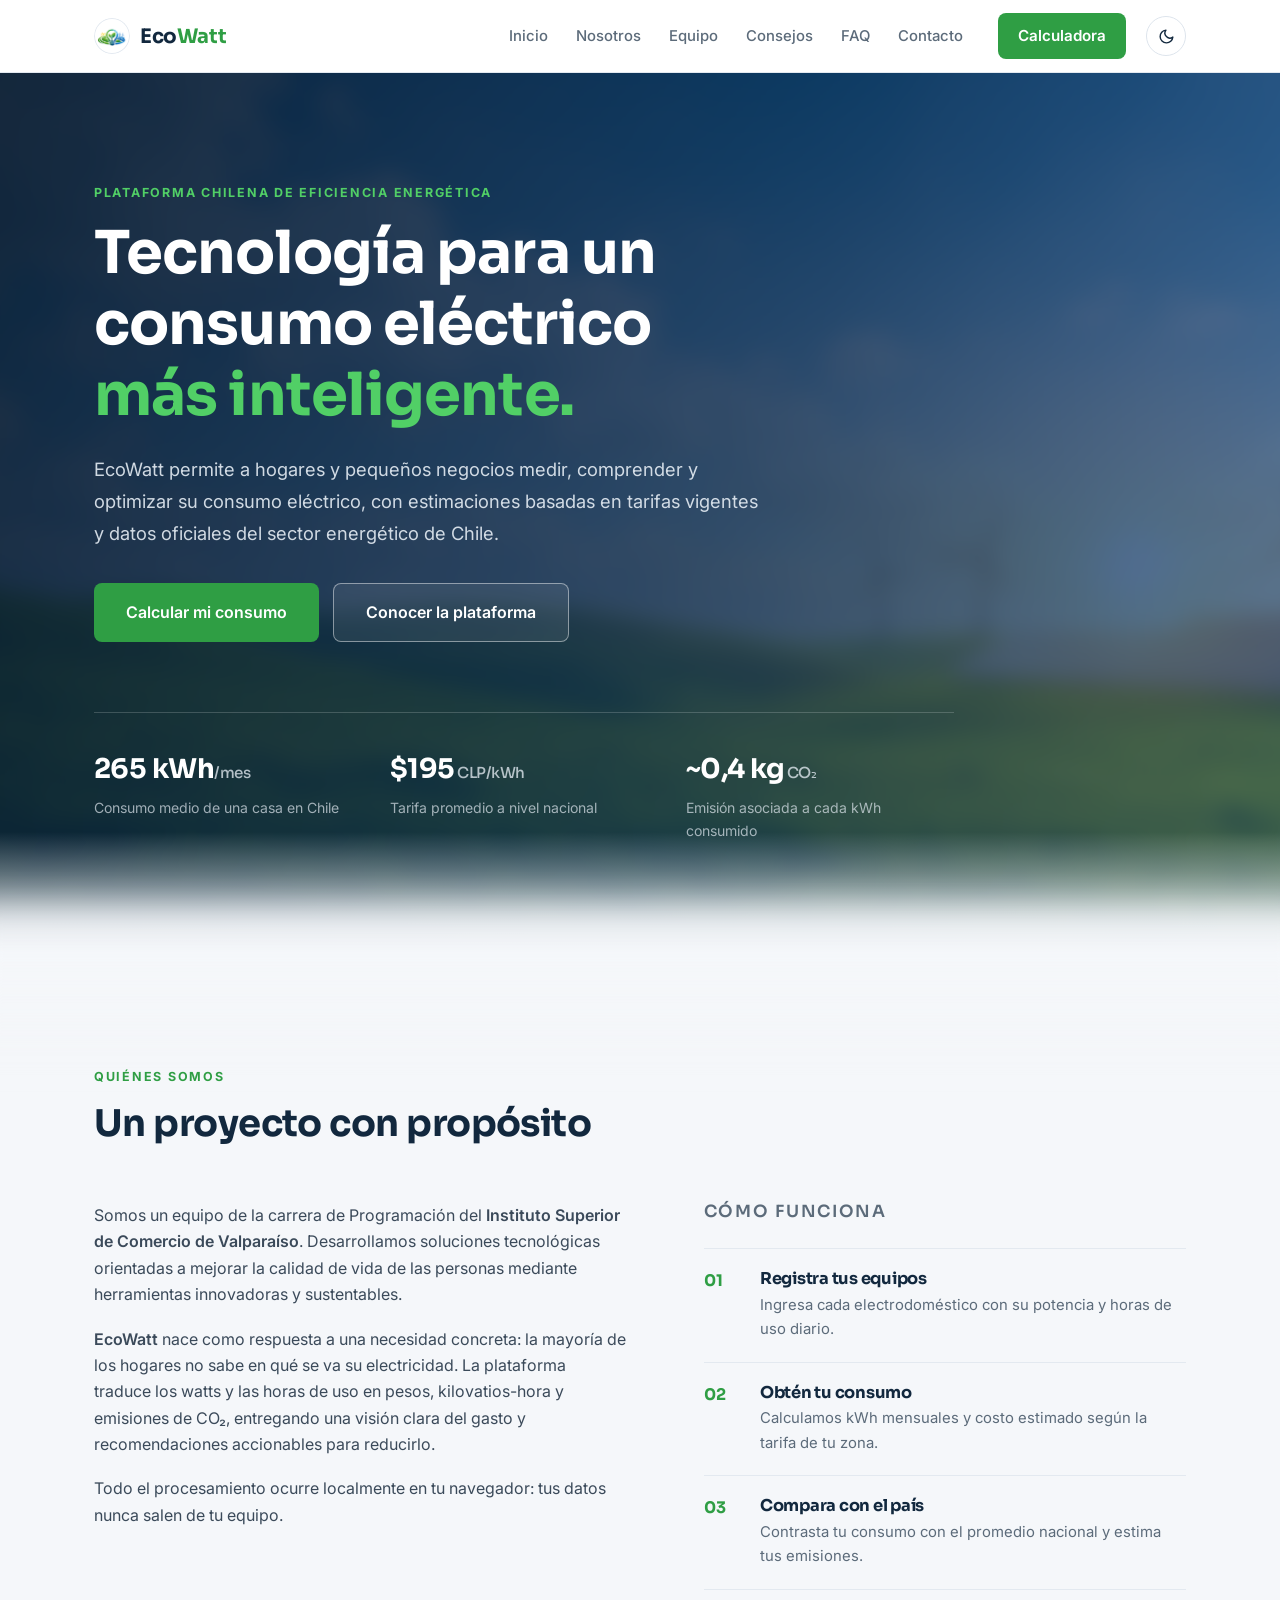
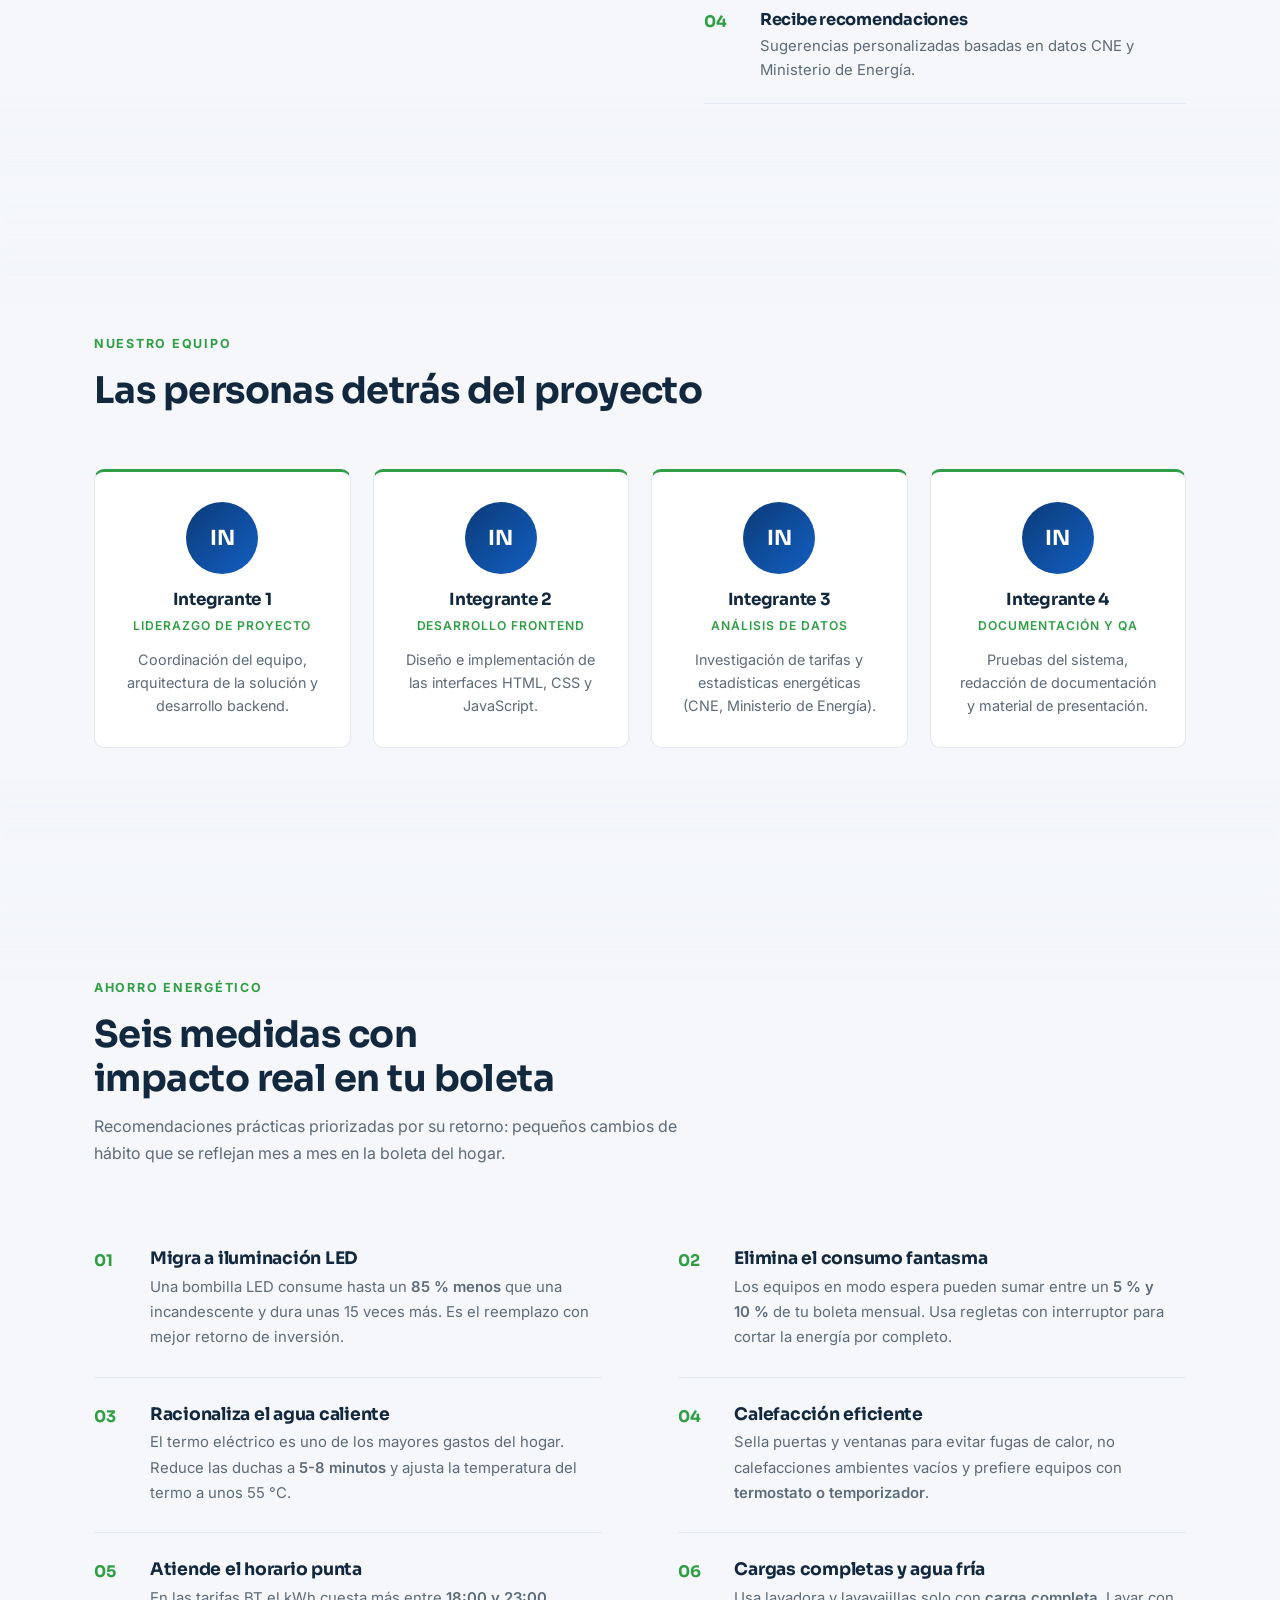
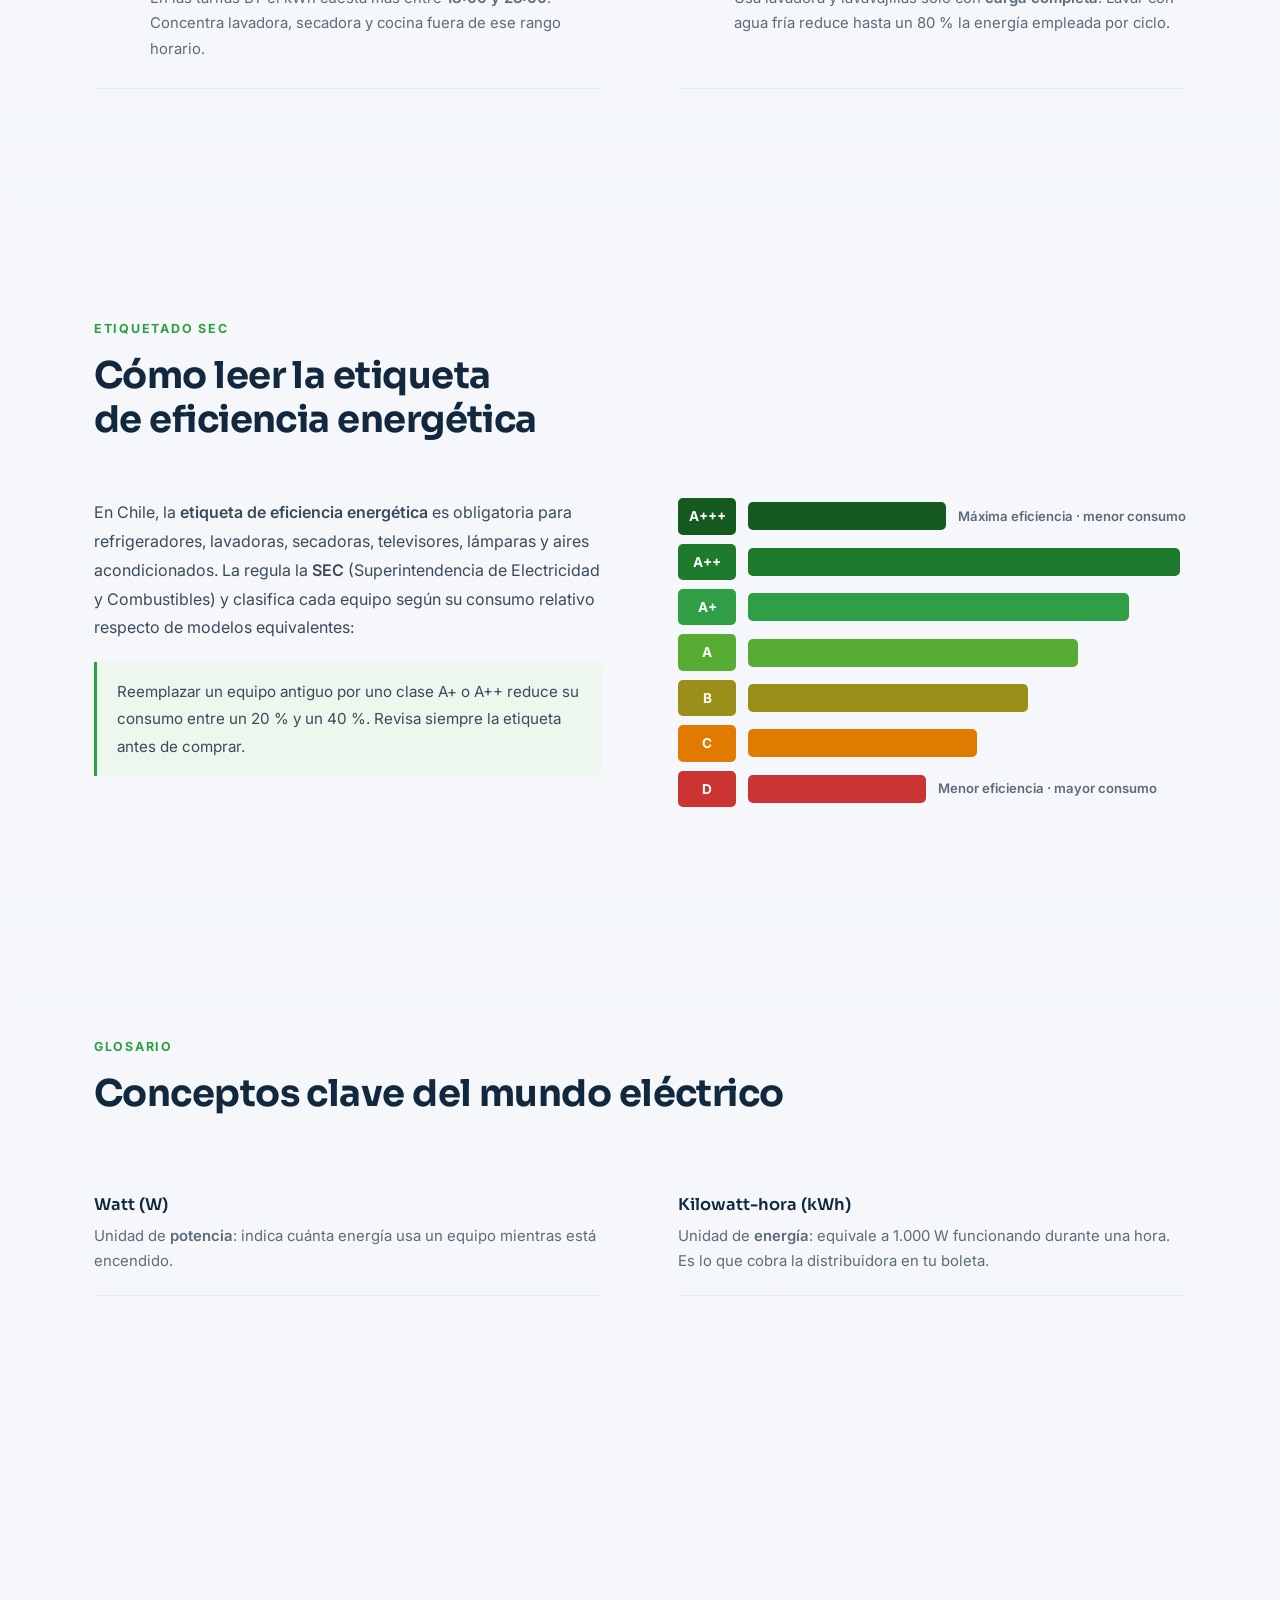
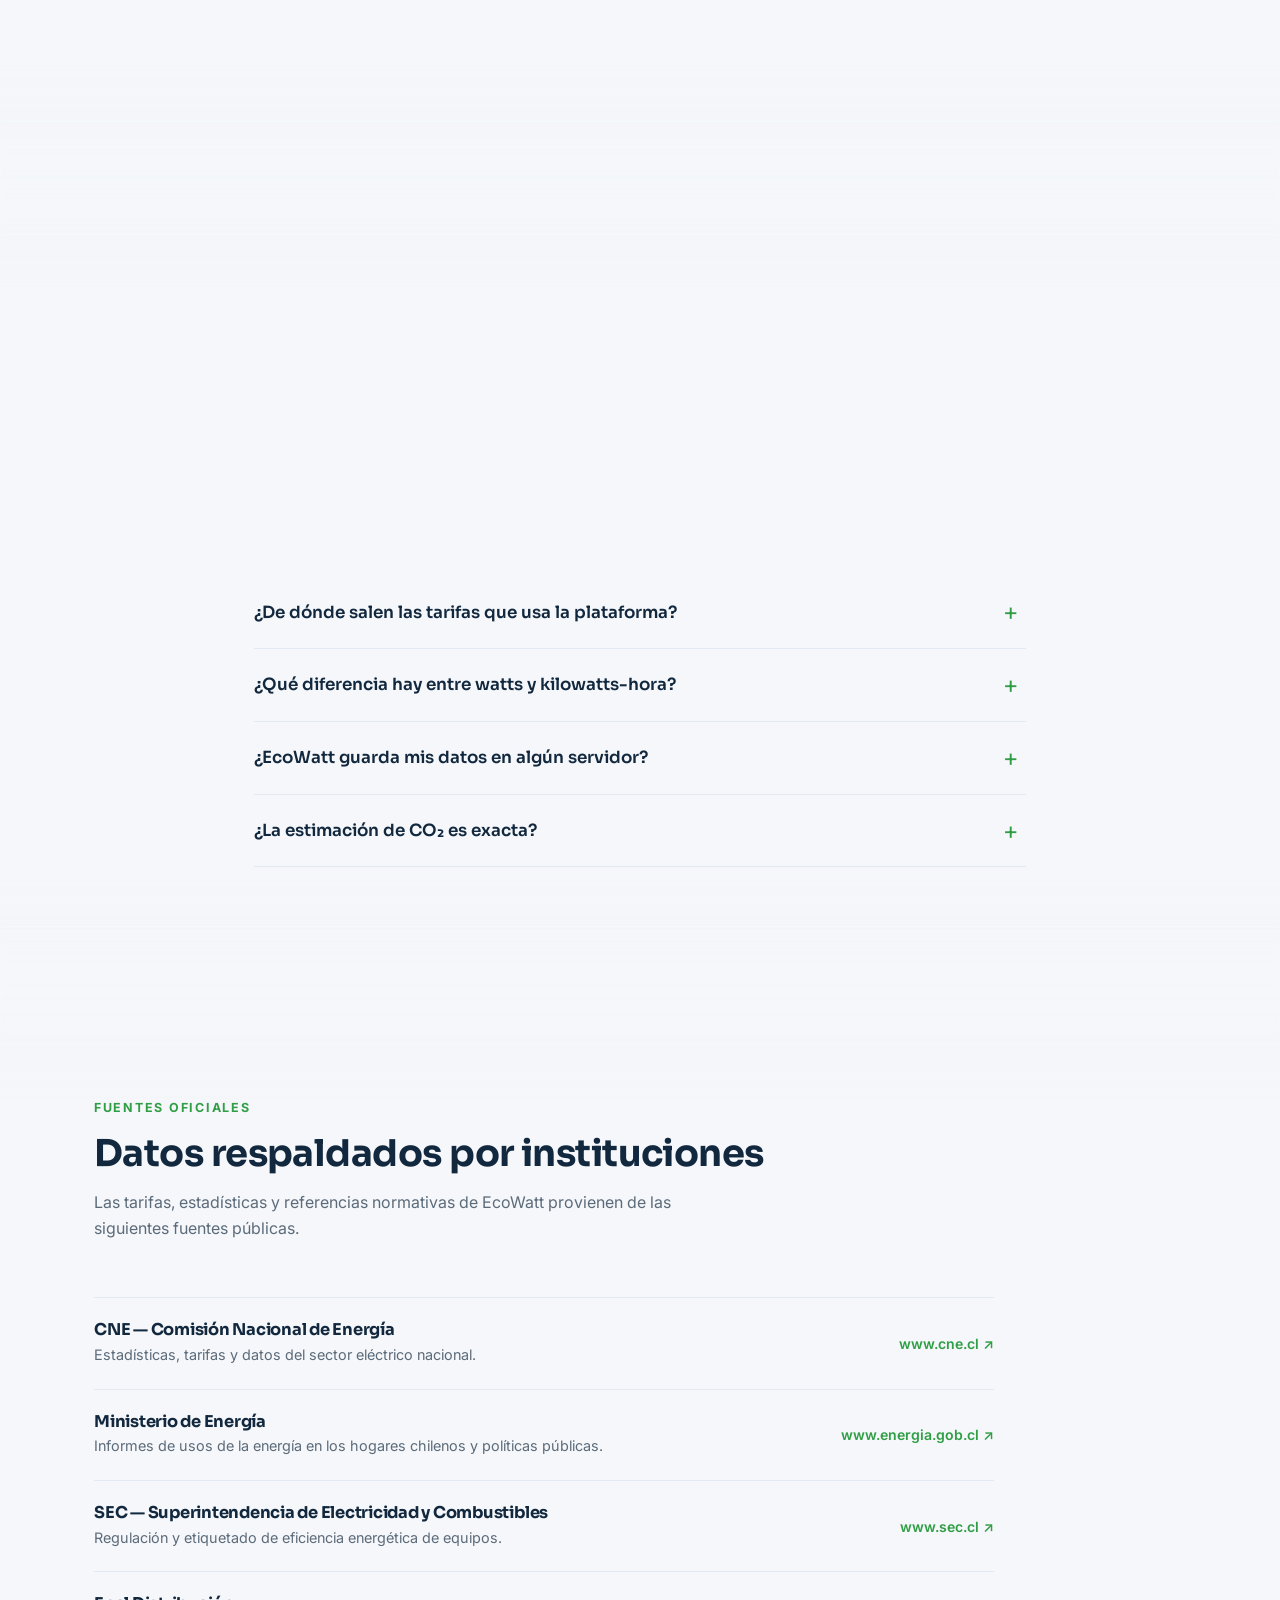
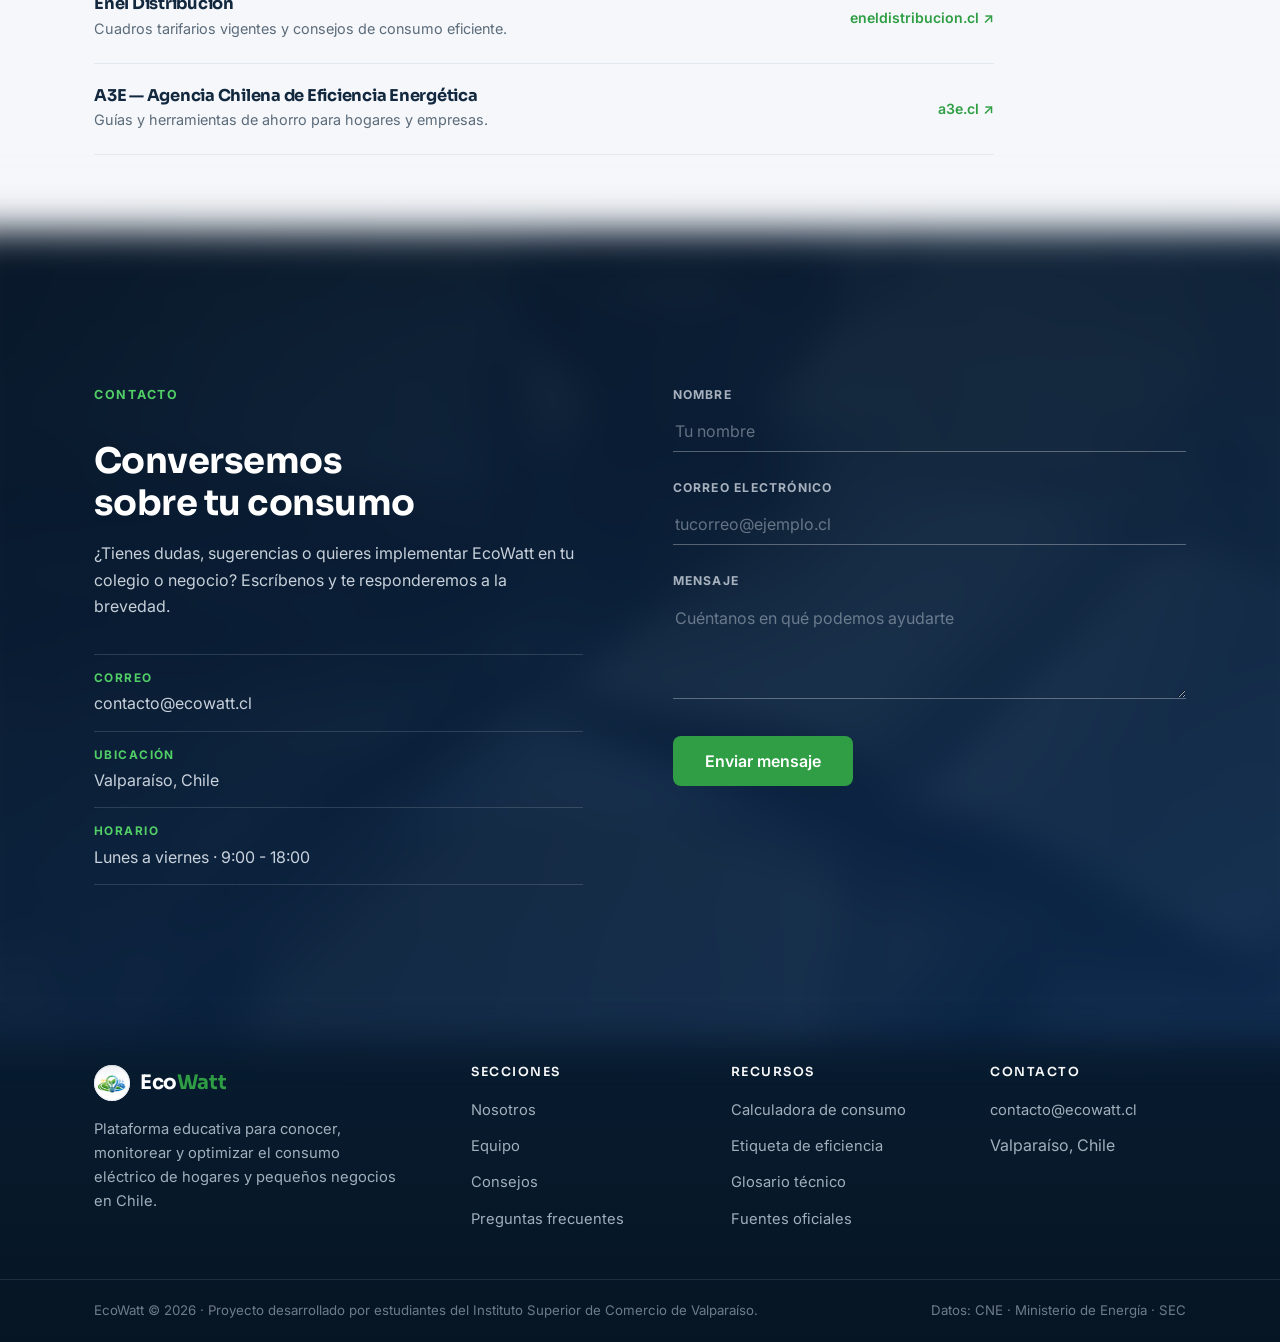
==== commit c4c0eeca: "Elimina los comentarios del codigo en todos los archivos" ====
--- a/index.html
+++ b/index.html
@@ -19,7 +19,6 @@
 
 <body data-pagina="inicio">
 
-    <!-- ============ BARRA DE NAVEGACIÓN ============ -->
     <nav class="navbar" id="navbar">
         <div class="container navbar-inner">
 
@@ -51,7 +50,6 @@
         </div>
     </nav>
 
-    <!-- ============ PORTADA ============ -->
     <header id="inicio" class="hero">
         <div class="container hero-inner">
 
@@ -93,7 +91,6 @@
 
     <main>
 
-        <!-- ============ NOSOTROS ============ -->
         <section id="nosotros" class="seccion con-imagen" data-bg="verde">
             <div class="container">
 
@@ -162,7 +159,6 @@
             </div>
         </section>
 
-        <!-- ============ EQUIPO ============ -->
         <section id="equipo" class="seccion con-imagen" data-bg="equipo">
             <div class="container">
 
@@ -205,7 +201,6 @@
             </div>
         </section>
 
-        <!-- ============ CONSEJOS ============ -->
         <section id="consejos" class="seccion con-imagen" data-bg="consejos">
             <div class="container">
 
@@ -272,7 +267,6 @@
             </div>
         </section>
 
-        <!-- ============ ETIQUETA DE EFICIENCIA ============ -->
         <section id="etiqueta" class="seccion con-imagen" data-bg="etiqueta">
             <div class="container">
 
@@ -311,7 +305,6 @@
             </div>
         </section>
 
-        <!-- ============ GLOSARIO ============ -->
         <section id="glosario" class="seccion con-imagen" data-bg="glosario">
             <div class="container">
 
@@ -366,7 +359,6 @@
             </div>
         </section>
 
-        <!-- ============ FAQ ============ -->
         <section id="faq" class="seccion con-imagen" data-bg="faq">
             <div class="container container-angosto">
 
@@ -408,7 +400,6 @@
             </div>
         </section>
 
-        <!-- ============ FUENTES OFICIALES ============ -->
         <section id="fuentes" class="seccion con-imagen" data-bg="fuentes">
             <div class="container">
 
@@ -467,7 +458,6 @@
             </div>
         </section>
 
-        <!-- ============ CONTACTO ============ -->
         <section id="contacto" class="seccion contacto">
             <div class="container contacto-grid">
 
@@ -523,7 +513,6 @@
 
     </main>
 
-    <!-- ============ PIE DE PÁGINA ============ -->
     <footer class="footer">
         <div class="container footer-grid">
 
--- a/style.css
+++ b/style.css
@@ -1,11 +1,5 @@
-/* ==========================================================================
-   EcoWatt — Hoja de estilos
-   Tipografía: Sora (títulos) · Inter (cuerpo)
-   Tema claro/oscuro mediante variables CSS
-   ========================================================================== */
-
 :root{
-    /* Marca */
+
     --navy:#0a2540;
     --navy-800:#0d2f52;
     --azul:#0b3b78;
@@ -13,39 +7,31 @@
     --verde:#2f9e44;
     --verde-claro:#51cf66;
 
-    /* Superficies */
     --bg:#f5f7fa;
     --blanco:#ffffff;
     --tarjeta:#ffffff;
     --borde:#dde4ec;
     --hairline:#e3e9f0;
 
-    /* Texto */
     --texto:#3b4a5a;
     --texto-suave:#5c6b7a;
     --titulo:#12283e;
     --verde-fondo:#edf7ee;
 
-    /* Tablas */
     --fila-alt:#f7fafc;
     --fila-hover:#eef5fc;
 
-    /* Sombras */
     --sombra:0 1px 2px rgba(10,37,64,.06), 0 8px 24px rgba(10,37,64,.07);
     --sombra-fuerte:0 12px 40px rgba(4,16,30,.35);
 
-    /* Navegación */
     --nav-fondo:rgba(255,255,255,.92);
 
-    /* Fondos decorativos por sección */
     --velo-seccion:rgba(245,247,250,.88);
     --img-seccion:none;
 
-    /* Desenfoque de fondos */
     --blur-seccion:18px;
     --blur-hero:10px;
 
-    /* Tipografía */
     --fuente-titulos:"Sora", "Segoe UI", Arial, sans-serif;
     --fuente-cuerpo:"Inter", -apple-system, "Segoe UI", Arial, sans-serif;
 }
@@ -120,10 +106,6 @@
 
 .container-angosto{ max-width:820px; }
 
-/* ==========================================================================
-   BOTONES Y ELEMENTOS COMUNES
-   ========================================================================== */
-
 .btn{
     display:inline-flex;
     align-items:center;
@@ -183,7 +165,6 @@
     color:var(--verde-claro);
 }
 
-/* Animación de aparición al hacer scroll */
 .reveal{
     opacity:0;
     transform:translateY(26px);
@@ -203,10 +184,6 @@
     .reveal{ opacity:1; transform:none; transition:none; }
     *{ transition-duration:.01ms !important; animation-duration:.01ms !important; }
 }
-
-/* ==========================================================================
-   BARRA DE NAVEGACIÓN
-   ========================================================================== */
 
 .navbar{
     position:sticky;
@@ -297,7 +274,6 @@
     color:#8ab6ff;
 }
 
-/* Botón de tema */
 .btn-tema{
     width:40px;
     height:40px;
@@ -327,7 +303,6 @@
     height:17px;
 }
 
-/* Menú móvil */
 .nav-toggle{
     display:none;
     margin-left:auto;
@@ -359,10 +334,6 @@
 body.menu-abierto .nav-toggle-bar:nth-child(2){ opacity:0; }
 body.menu-abierto .nav-toggle-bar:nth-child(3){ transform:translateY(-7px) rotate(-45deg); }
 
-/* ==========================================================================
-   PORTADA (HERO)
-   ========================================================================== */
-
 .hero{
     position:relative;
     isolation:isolate;
@@ -466,12 +437,6 @@
     font-size:.88rem;
 }
 
-/* ==========================================================================
-   SECCIONES GENERALES + FONDOS DECORATIVOS
-   Cada sección lleva su propia imagen temática, velada y con fundido
-   superior e inferior hacia el color base para una transición continua.
-   ========================================================================== */
-
 .seccion{
     position:relative;
     isolation:isolate;
@@ -481,7 +446,7 @@
 .seccion::before{
     content:"";
     position:absolute;
-    inset:-40px;                /* sobredimensionado: evita halos transparentes del blur */
+    inset:-40px;
     z-index:-1;
 
     background-image:
@@ -512,7 +477,7 @@
 [data-bg="datos"]    { --img-seccion:url("img/seccion-datos.jpg"); }
 
 @media (hover:none){
-    /* iOS no soporta background fijo de forma estable */
+
     .seccion::before{ background-attachment:scroll; }
 }
 
@@ -542,10 +507,6 @@
     font-size:.95rem;
     line-height:1.7;
 }
-
-/* ==========================================================================
-   NOSOTROS / CÓMO FUNCIONA
-   ========================================================================== */
 
 .nosotros-grid{
     display:grid;
@@ -603,10 +564,6 @@
     color:var(--texto-suave);
 }
 
-/* ==========================================================================
-   EQUIPO
-   ========================================================================== */
-
 .equipo-grid{
     display:grid;
     grid-template-columns:repeat(auto-fit, minmax(230px, 1fr));
@@ -673,10 +630,6 @@
     color:var(--texto-suave);
     line-height:1.6;
 }
-
-/* ==========================================================================
-   CONSEJOS — formato editorial sin tarjetas
-   ========================================================================== */
 
 .consejos-grid{
     display:grid;
@@ -712,10 +665,6 @@
     line-height:1.7;
 }
 
-/* ==========================================================================
-   ETIQUETA DE EFICIENCIA
-   ========================================================================== */
-
 .etiqueta-grid{
     display:grid;
     grid-template-columns:1fr 1fr;
@@ -771,10 +720,6 @@
     white-space:nowrap;
 }
 
-/* ==========================================================================
-   GLOSARIO
-   ========================================================================== */
-
 .glosario-grid{
     display:grid;
     grid-template-columns:repeat(auto-fit, minmax(340px, 1fr));
@@ -802,10 +747,6 @@
     line-height:1.7;
 }
 
-/* ==========================================================================
-   FAQ
-   ========================================================================== */
-
 .faq-item{
     border-bottom:1px solid var(--hairline);
 }
@@ -858,10 +799,6 @@
     color:var(--texto-suave);
 }
 
-/* ==========================================================================
-   FUENTES OFICIALES
-   ========================================================================== */
-
 .fuentes-lista{
     list-style:none;
     max-width:900px;
@@ -904,10 +841,6 @@
 }
 
 .fuentes-lista a:hover{ text-decoration:underline; }
-
-/* ==========================================================================
-   CONTACTO — banda oscura
-   ========================================================================== */
 
 .contacto{
     position:relative;
@@ -1039,10 +972,6 @@
     color:#dfffe6;
 }
 
-/* ==========================================================================
-   PIE DE PÁGINA
-   ========================================================================== */
-
 .footer{
     background:
         linear-gradient(180deg, #081c31, #061523);
@@ -1110,10 +1039,6 @@
     font-size:.83rem;
     color:rgba(214,226,238,.5);
 }
-
-/* ==========================================================================
-   CALCULADORA
-   ========================================================================== */
 
 .page-header{
     position:relative;
@@ -1154,7 +1079,6 @@
     max-width:58ch;
 }
 
-/* Zona de trabajo: formulario + resultados */
 .zona-trabajo{
     padding-block:clamp(48px, 6vw, 80px);
 }
@@ -1259,7 +1183,6 @@
 
 html[data-theme="dark"] .hint{ color:#8ab6ff; }
 
-/* Tabla */
 .tabla-scroll{
     overflow-x:auto;
 }
@@ -1366,7 +1289,6 @@
     background:var(--verde-fondo);
 }
 
-/* Gráficos */
 .graficos-grid{
     display:grid;
     grid-template-columns:1.2fr .8fr;
@@ -1380,7 +1302,6 @@
     max-height:360px;
 }
 
-/* Comparador + CO2 */
 .comparador{
     margin-bottom:26px;
 }
@@ -1409,7 +1330,7 @@
 
 .marca-promedio{
     position:absolute;
-    left:66%;   /* 265 kWh sobre escala de 400 kWh */
+    left:66%;
     top:-6px;
     bottom:-6px;
     width:3px;
@@ -1453,7 +1374,6 @@
     margin-bottom:8px;
 }
 
-/* Recomendaciones + IA */
 #recomendacion{
     padding:18px 20px;
 
@@ -1510,7 +1430,6 @@
 
 .ia-texto strong{ color:var(--verde-claro); }
 
-/* Marcas de agua decorativas en paneles de la calculadora */
 .wm{
     position:relative;
     overflow:hidden;
@@ -1539,10 +1458,6 @@
 .wm-verde{ --wm-img:url("img/seccion-verde.jpg"); }
 .wm-consejos{ --wm-img:url("img/seccion-consejos.jpg"); }
 
-/* ==========================================================================
-   RESPONSIVE
-   ========================================================================== */
-
 @media(max-width:1020px){
 
     .trabajo-grid{ grid-template-columns:1fr; }
@@ -1624,10 +1539,6 @@
 
     .nivel .texto-nivel{ display:none; }
 }
-
-/* ==========================================================================
-   IMPRESIÓN
-   ========================================================================== */
 
 @media print{
 
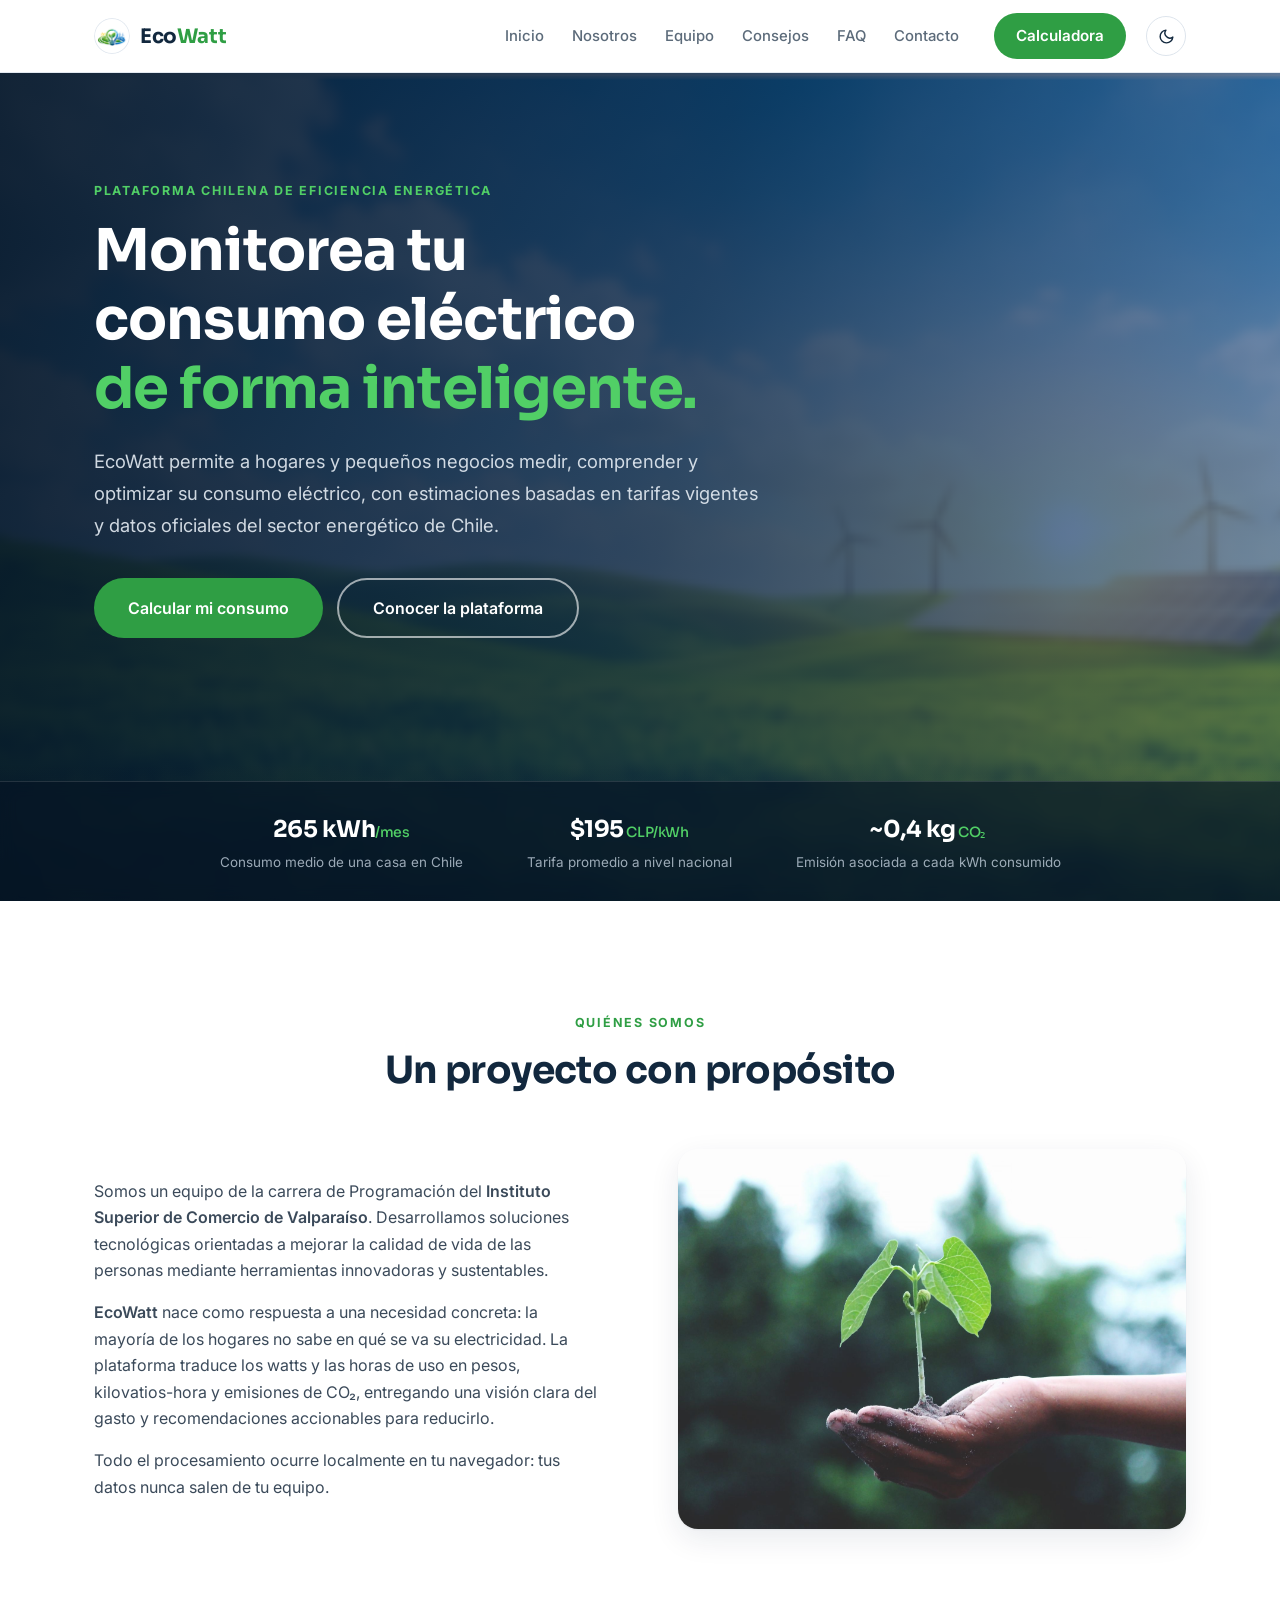
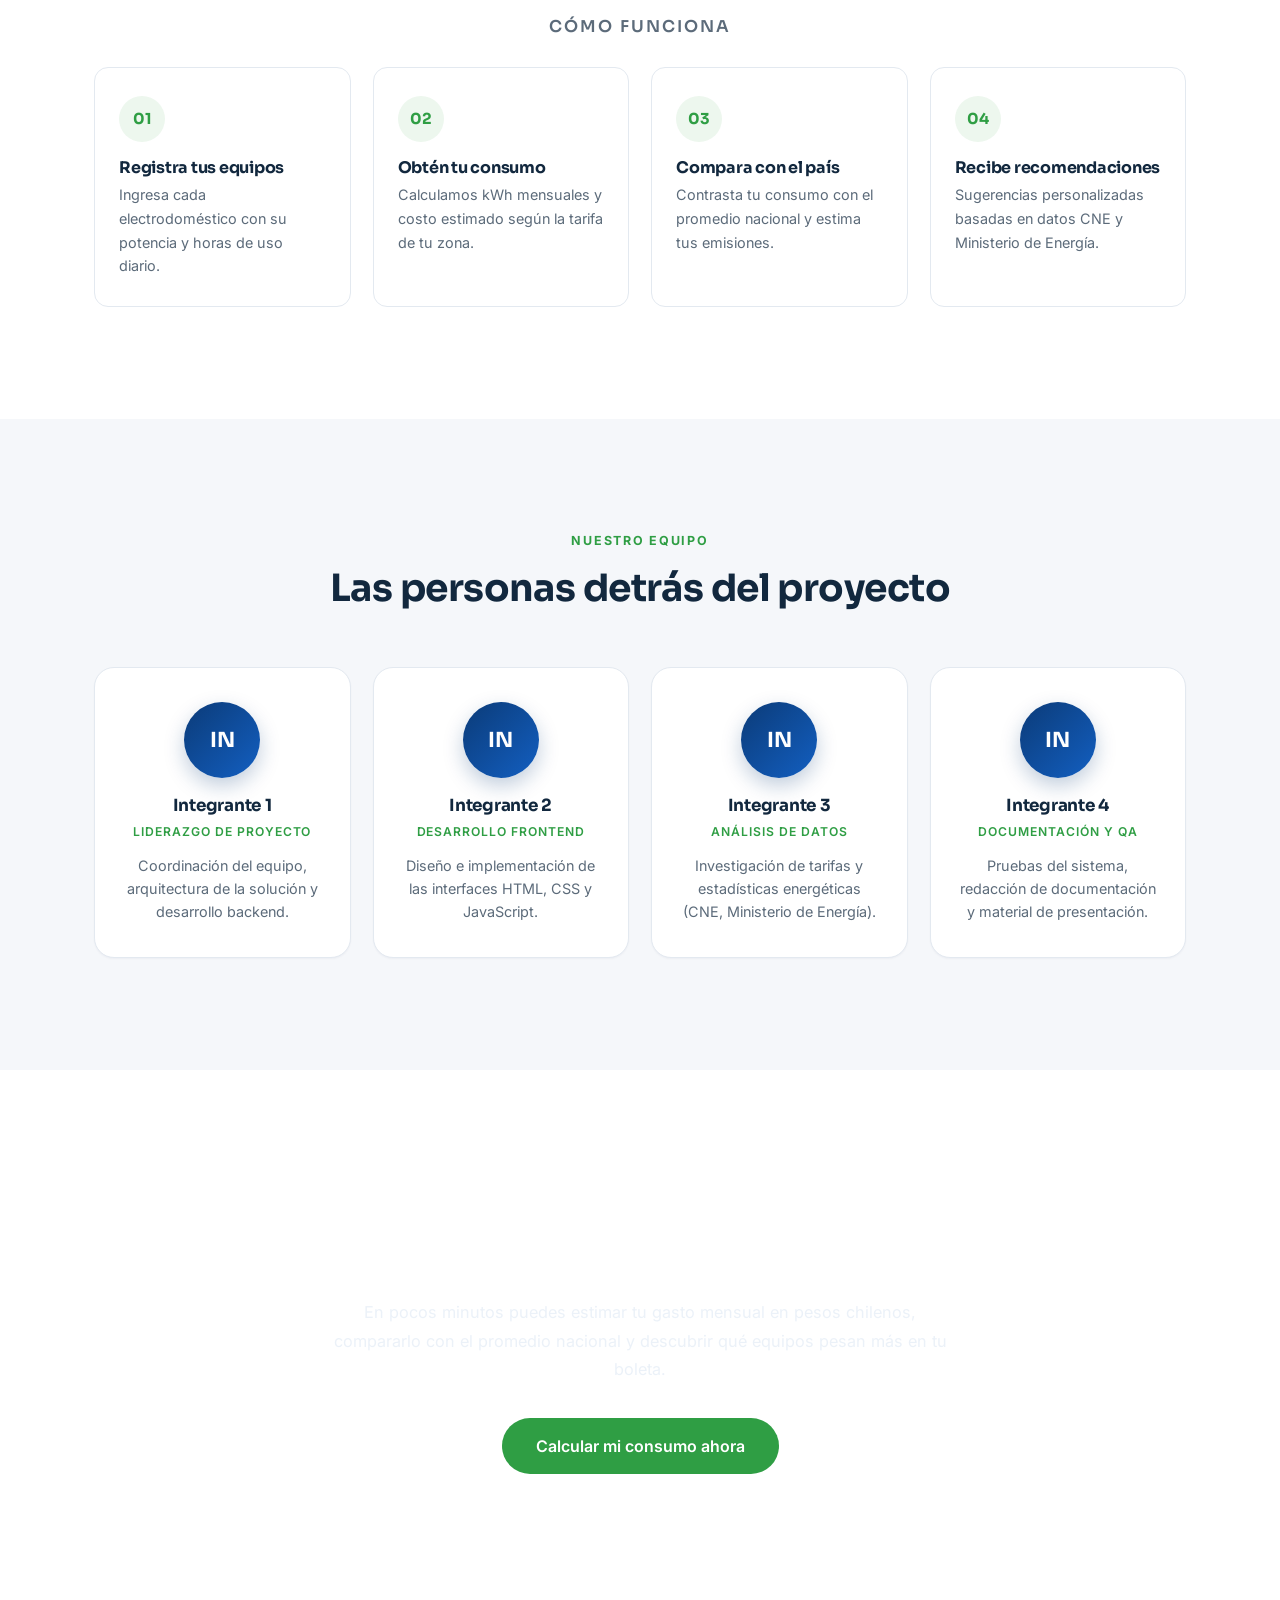
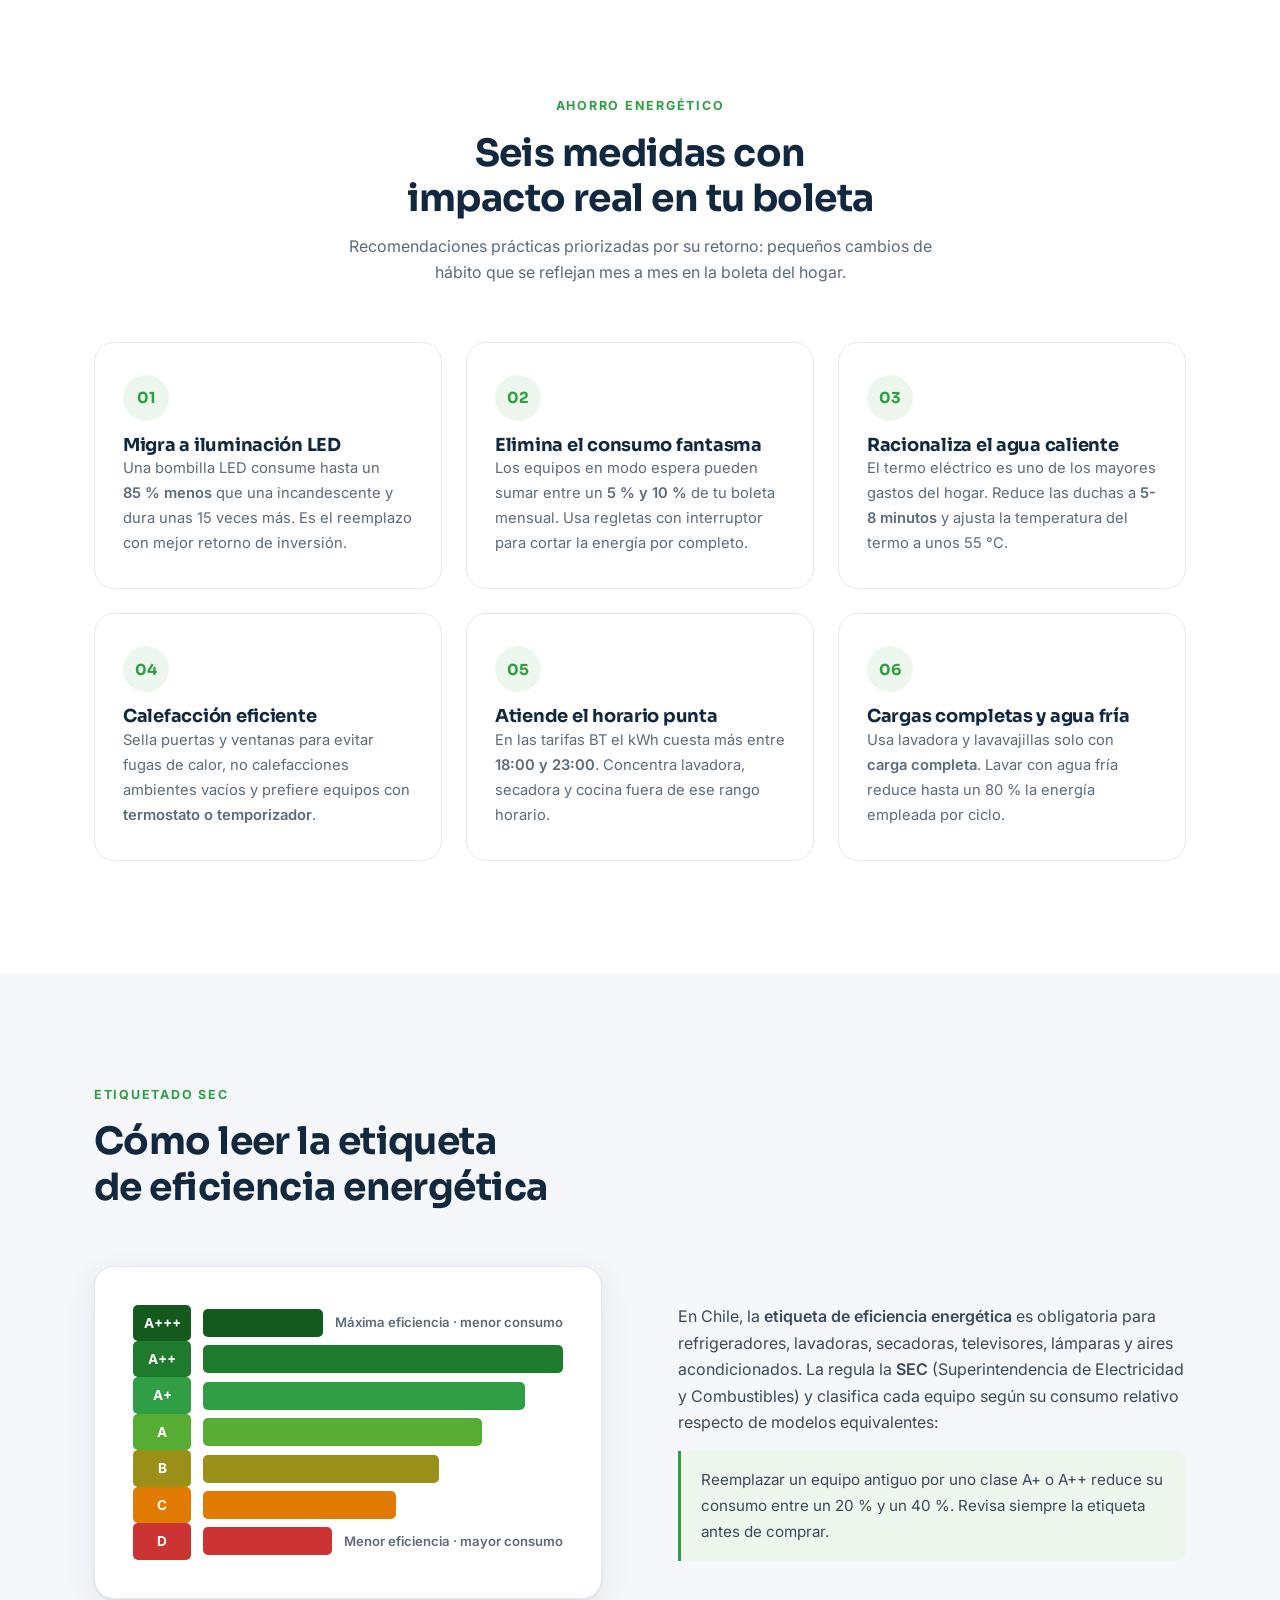
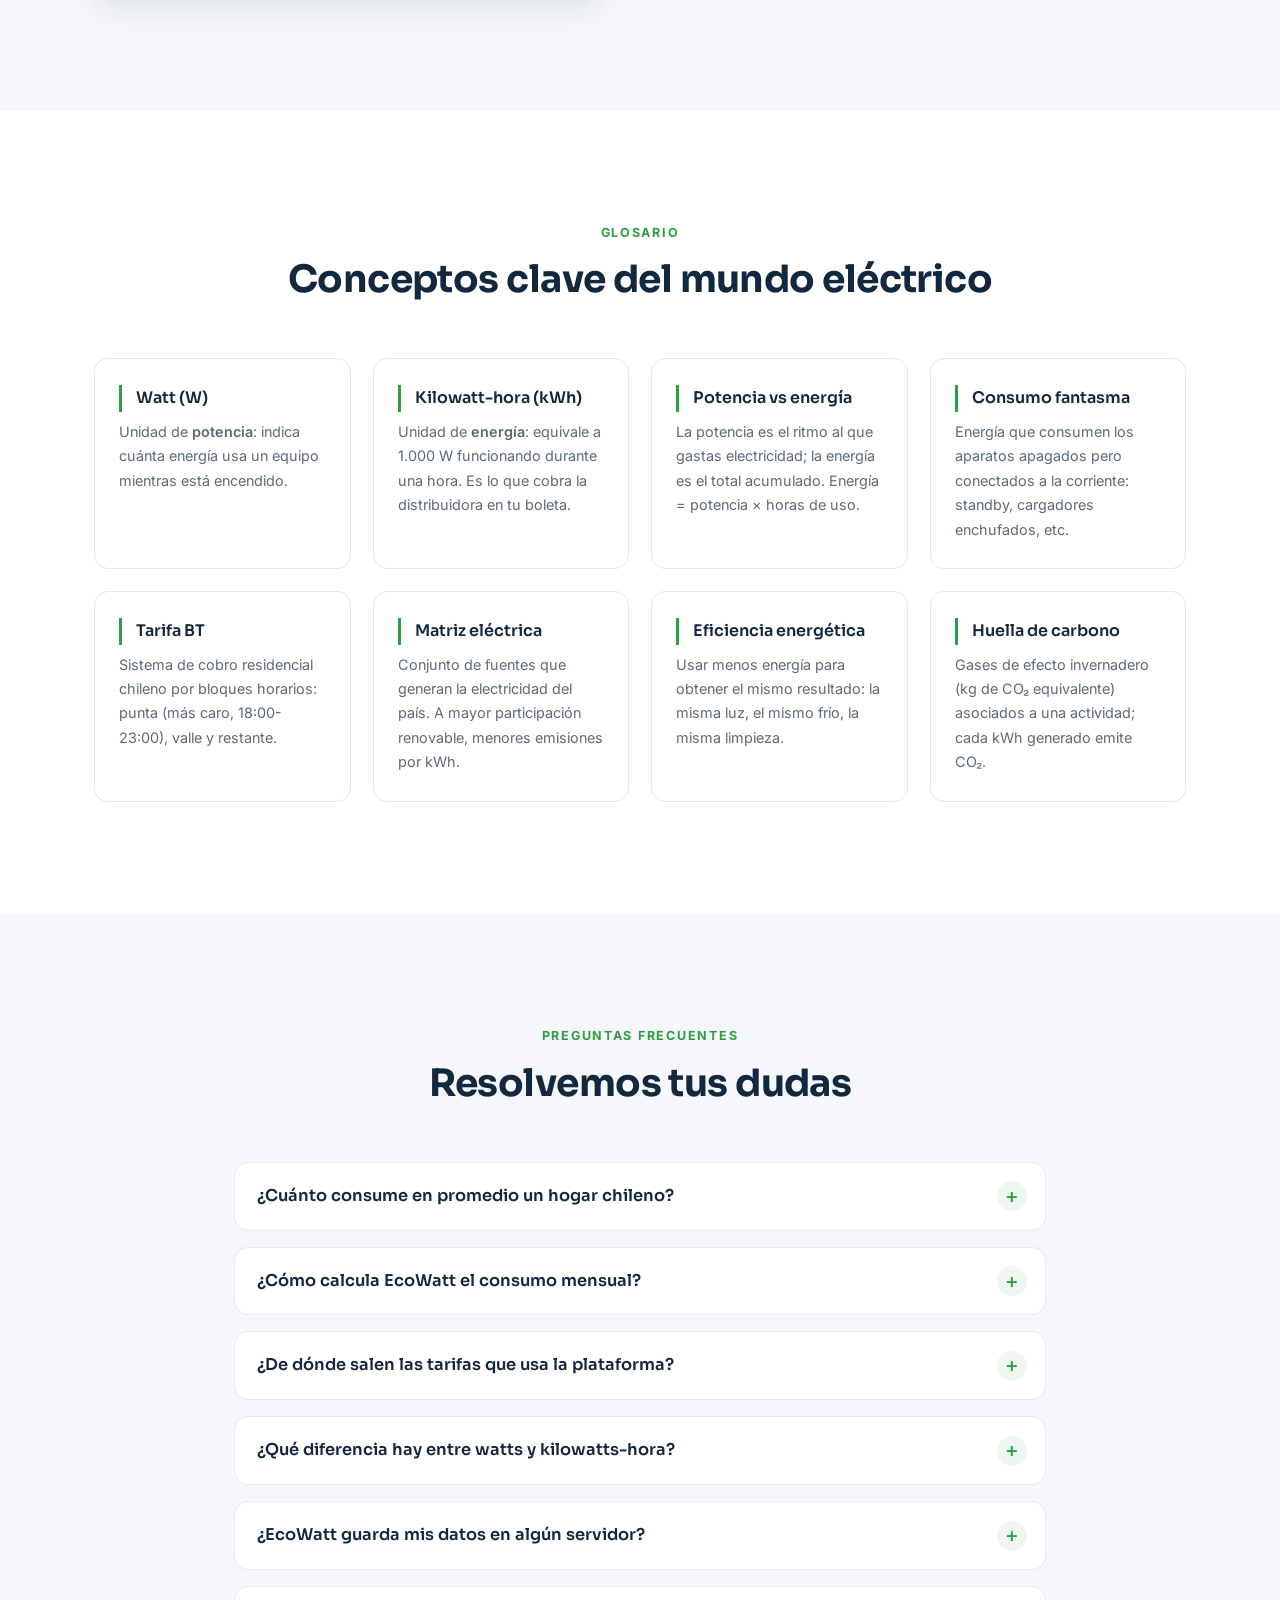
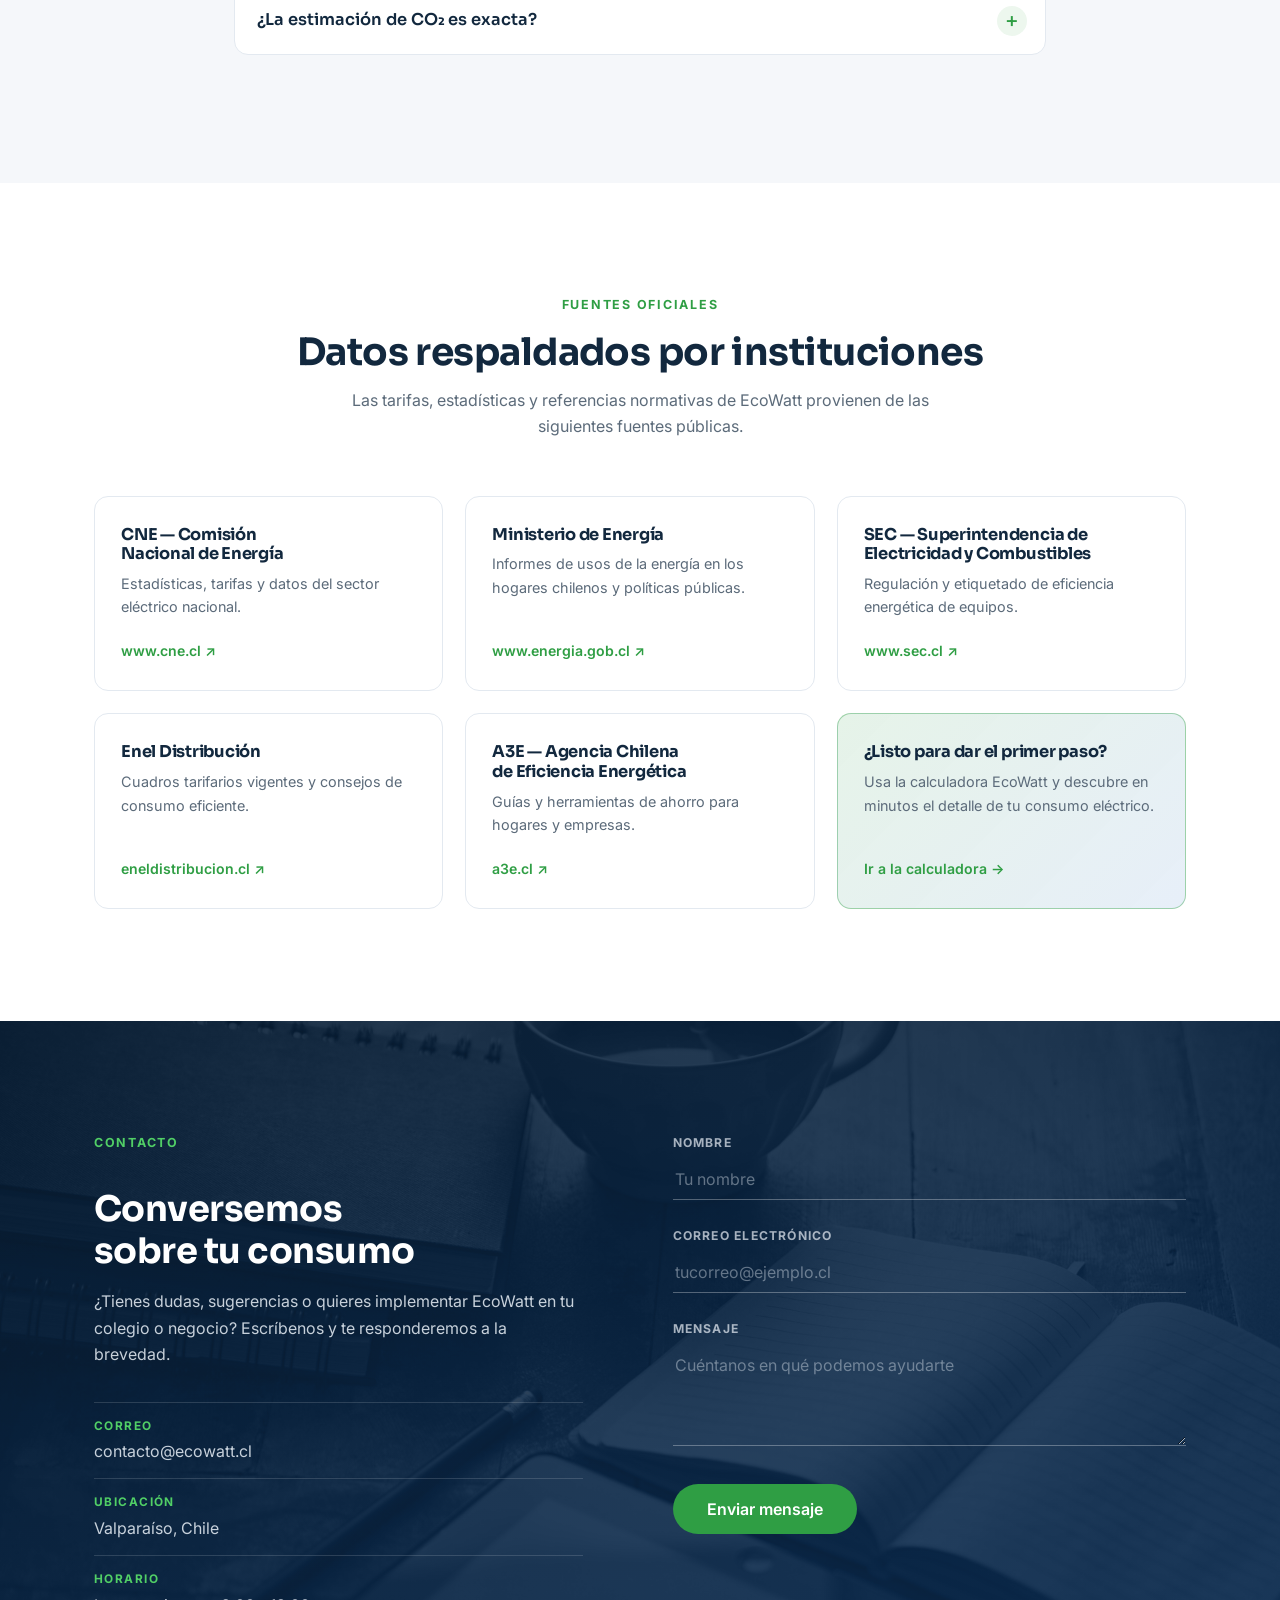
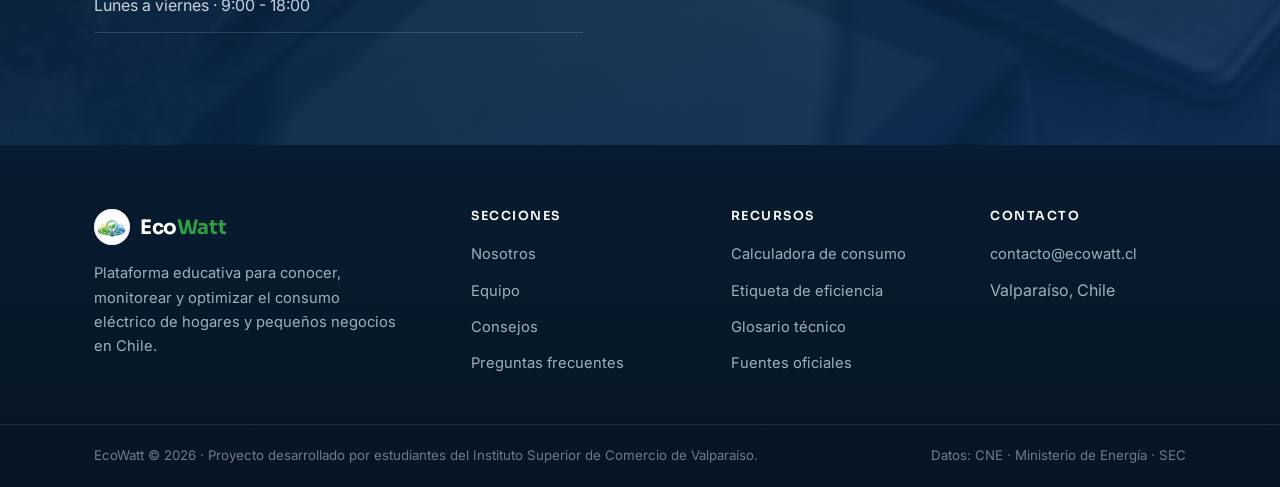
==== commit 0e91e991: "EcoWatt 3.1" ====
--- a/index.html
+++ b/index.html
@@ -50,14 +50,15 @@
         </div>
     </nav>
 
-    <header id="inicio" class="hero">
+    <header id="inicio" class="hero-banner">
+
         <div class="container hero-inner">
 
             <p class="eyebrow eyebrow-light reveal">Plataforma chilena de eficiencia energética</p>
 
             <h1 class="reveal delay-1">
-                Tecnología para un consumo eléctrico
-                <span class="texto-destacado">más inteligente.</span>
+                Monitorea tu consumo eléctrico
+                <span class="texto-destacado">de forma inteligente.</span>
             </h1>
 
             <p class="lead reveal delay-2">
@@ -67,41 +68,44 @@
             </p>
 
             <div class="hero-actions reveal delay-3">
-                <a href="calculadora.html" class="btn btn-primary btn-lg">Calcular mi consumo</a>
-                <a href="#nosotros" class="btn btn-ghost btn-lg">Conocer la plataforma</a>
-            </div>
-
-            <dl class="hero-stats reveal delay-4">
-                <div class="stat">
-                    <dt>265 kWh<span>/mes</span></dt>
-                    <dd>Consumo medio de una casa en Chile</dd>
-                </div>
-                <div class="stat">
-                    <dt>$195<span>&nbsp;CLP/kWh</span></dt>
-                    <dd>Tarifa promedio a nivel nacional</dd>
-                </div>
-                <div class="stat">
-                    <dt>~0,4 kg<span>&nbsp;CO₂</span></dt>
-                    <dd>Emisión asociada a cada kWh consumido</dd>
-                </div>
-            </dl>
-
+                <a href="calculadora.html" class="btn btn-primary btn-lg btn-pill">Calcular mi consumo</a>
+                <a href="#nosotros" class="btn btn-outline-light btn-lg btn-pill">Conocer la plataforma</a>
+            </div>
+
+        </div>
+
+        <div class="hero-confianza reveal delay-4">
+            <div class="container">
+                <dl class="trust-chips">
+                    <div class="chip">
+                        <dt>265 kWh<span>/mes</span></dt>
+                        <dd>Consumo medio de una casa en Chile</dd>
+                    </div>
+                    <div class="chip">
+                        <dt>$195<span>&nbsp;CLP/kWh</span></dt>
+                        <dd>Tarifa promedio a nivel nacional</dd>
+                    </div>
+                    <div class="chip">
+                        <dt>~0,4 kg<span>&nbsp;CO₂</span></dt>
+                        <dd>Emisión asociada a cada kWh consumido</dd>
+                    </div>
+                </dl>
+            </div>
         </div>
     </header>
 
     <main>
 
-        <section id="nosotros" class="seccion con-imagen" data-bg="verde">
-            <div class="container">
-
-                <header class="seccion-cabecera reveal">
+        <section id="nosotros" class="seccion">
+            <div class="container">
+
+                <header class="seccion-cabecera centrada reveal">
                     <p class="eyebrow">Quiénes somos</p>
                     <h2>Un proyecto con propósito</h2>
                 </header>
 
-                <div class="nosotros-grid">
-
-                    <div class="nosotros-texto reveal">
+                <div class="zigzag">
+                    <div class="zigzag-texto reveal">
                         <p>
                             Somos un equipo de la carrera de Programación del
                             <strong>Instituto Superior de Comercio de Valparaíso</strong>.
@@ -121,48 +125,44 @@
                         </p>
                     </div>
 
-                    <div class="como-funciona reveal delay-1">
-                        <h3>Cómo funciona</h3>
-                        <ol class="pasos">
-                            <li>
-                                <span class="paso-num">01</span>
-                                <div>
-                                    <h4>Registra tus equipos</h4>
-                                    <p>Ingresa cada electrodoméstico con su potencia y horas de uso diario.</p>
-                                </div>
-                            </li>
-                            <li>
-                                <span class="paso-num">02</span>
-                                <div>
-                                    <h4>Obtén tu consumo</h4>
-                                    <p>Calculamos kWh mensuales y costo estimado según la tarifa de tu zona.</p>
-                                </div>
-                            </li>
-                            <li>
-                                <span class="paso-num">03</span>
-                                <div>
-                                    <h4>Compara con el país</h4>
-                                    <p>Contrasta tu consumo con el promedio nacional y estima tus emisiones.</p>
-                                </div>
-                            </li>
-                            <li>
-                                <span class="paso-num">04</span>
-                                <div>
-                                    <h4>Recibe recomendaciones</h4>
-                                    <p>Sugerencias personalizadas basadas en datos CNE y Ministerio de Energía.</p>
-                                </div>
-                            </li>
-                        </ol>
-                    </div>
-
+                    <figure class="zigzag-media reveal delay-1">
+                        <img src="img/seccion-verde.jpg" alt="Paisaje de energía renovable" loading="lazy">
+                    </figure>
                 </div>
-            </div>
-        </section>
-
-        <section id="equipo" class="seccion con-imagen" data-bg="equipo">
-            <div class="container">
-
-                <header class="seccion-cabecera reveal">
+
+                <div class="como-funciona">
+                    <h3 class="reveal">Cómo funciona</h3>
+                    <ol class="pasos-grid">
+                        <li class="paso-card reveal">
+                            <span class="paso-num">01</span>
+                            <h4>Registra tus equipos</h4>
+                            <p>Ingresa cada electrodoméstico con su potencia y horas de uso diario.</p>
+                        </li>
+                        <li class="paso-card reveal delay-1">
+                            <span class="paso-num">02</span>
+                            <h4>Obtén tu consumo</h4>
+                            <p>Calculamos kWh mensuales y costo estimado según la tarifa de tu zona.</p>
+                        </li>
+                        <li class="paso-card reveal delay-2">
+                            <span class="paso-num">03</span>
+                            <h4>Compara con el país</h4>
+                            <p>Contrasta tu consumo con el promedio nacional y estima tus emisiones.</p>
+                        </li>
+                        <li class="paso-card reveal delay-3">
+                            <span class="paso-num">04</span>
+                            <h4>Recibe recomendaciones</h4>
+                            <p>Sugerencias personalizadas basadas en datos CNE y Ministerio de Energía.</p>
+                        </li>
+                    </ol>
+                </div>
+
+            </div>
+        </section>
+
+        <section id="equipo" class="seccion banda">
+            <div class="container">
+
+                <header class="seccion-cabecera centrada reveal">
                     <p class="eyebrow">Nuestro equipo</p>
                     <h2>Las personas detrás del proyecto</h2>
                 </header>
@@ -201,62 +201,73 @@
             </div>
         </section>
 
-        <section id="consejos" class="seccion con-imagen" data-bg="consejos">
-            <div class="container">
-
-                <header class="seccion-cabecera reveal">
+        <section class="banner-cta">
+            <div class="container banner-cta-inner">
+                <h2 class="reveal">¿Sabes cuánto consume realmente tu hogar?</h2>
+                <p class="reveal delay-1">
+                    En pocos minutos puedes estimar tu gasto mensual en pesos chilenos,
+                    compararlo con el promedio nacional y descubrir qué equipos pesan más en tu boleta.
+                </p>
+                <a href="calculadora.html" class="btn btn-primary btn-lg btn-pill reveal delay-2">Calcular mi consumo ahora</a>
+            </div>
+        </section>
+
+        <section id="consejos" class="seccion">
+            <div class="container">
+
+                <header class="seccion-cabecera centrada reveal">
                     <p class="eyebrow">Ahorro energético</p>
                     <h2>Seis medidas con impacto real en tu boleta</h2>
-                    <p class="seccion-descripcion">
+                    <p class="seccion-descripcion centro">
                         Recomendaciones prácticas priorizadas por su retorno: pequeños cambios
                         de hábito que se reflejan mes a mes en la boleta del hogar.
                     </p>
                 </header>
 
-                <div class="consejos-grid">
-
-                    <article class="consejo-item reveal">
-                        <span class="consejo-num">01</span>
+                <div class="beneficios-grid">
+
+                    <article class="tarjeta-beneficio reveal">
+                        <span class="beneficio-num">01</span>
                         <div>
                             <h3>Migra a iluminación LED</h3>
                             <p>Una bombilla LED consume hasta un <strong>85&nbsp;% menos</strong> que una incandescente y dura unas 15 veces más. Es el reemplazo con mejor retorno de inversión.</p>
                         </div>
                     </article>
 
-                    <article class="consejo-item reveal delay-1">
-                        <span class="consejo-num">02</span>
+                    <article class="tarjeta-beneficio reveal delay-1">
+                        <span class="beneficio-num">02</span>
                         <div>
                             <h3>Elimina el consumo fantasma</h3>
                             <p>Los equipos en modo espera pueden sumar entre un <strong>5&nbsp;% y 10&nbsp;%</strong> de tu boleta mensual. Usa regletas con interruptor para cortar la energía por completo.</p>
                         </div>
                     </article>
 
-                    <article class="consejo-item reveal delay-2">
-                        <span class="consejo-num">03</span>
+                    <article class="tarjeta-beneficio reveal delay-2">
+                        <span class="beneficio-num">03</span>
                         <div>
                             <h3>Racionaliza el agua caliente</h3>
                             <p>El termo eléctrico es uno de los mayores gastos del hogar. Reduce las duchas a <strong>5-8 minutos</strong> y ajusta la temperatura del termo a unos 55&nbsp;°C.</p>
                         </div>
                     </article>
 
-                    <article class="consejo-item reveal">
-                        <span class="consejo-num">04</span>
+                    <article class="tarjeta-beneficio reveal">
+                        <span class="beneficio-num">04</span>
                         <div>
                             <h3>Calefacción eficiente</h3>
                             <p>Sella puertas y ventanas para evitar fugas de calor, no calefacciones ambientes vacíos y prefiere equipos con <strong>termostato o temporizador</strong>.</p>
                         </div>
                     </article>
 
-                    <article class="consejo-item reveal delay-1">
-                        <span class="consejo-num">05</span>
+                    <article class="tarjeta-beneficio reveal delay-1">
+                        <span class="beneficio-num">05</span>
                         <div>
                             <h3>Atiende el horario punta</h3>
                             <p>En las tarifas BT el kWh cuesta más entre <strong>18:00 y 23:00</strong>. Concentra lavadora, secadora y cocina fuera de ese rango horario.</p>
                         </div>
                     </article>
 
-                    <article class="consejo-item reveal delay-2">
-                        <span class="consejo-num">06</span>
+                    <article class="tarjeta-beneficio reveal delay-2">
+                        <span class="beneficio-num">06</span>
                         <div>
                             <h3>Cargas completas y agua fría</h3>
                             <p>Usa lavadora y lavavajillas solo con <strong>carga completa</strong>. Lavar con agua fría reduce hasta un 80&nbsp;% la energía empleada por ciclo.</p>
@@ -267,7 +278,7 @@
             </div>
         </section>
 
-        <section id="etiqueta" class="seccion con-imagen" data-bg="etiqueta">
+        <section id="etiqueta" class="seccion banda">
             <div class="container">
 
                 <header class="seccion-cabecera reveal">
@@ -275,9 +286,8 @@
                     <h2>Cómo leer la etiqueta de eficiencia energética</h2>
                 </header>
 
-                <div class="etiqueta-grid">
-
-                    <div class="reveal">
+                <div class="zigzag zigzag-invertido">
+                    <div class="zigzag-texto reveal">
                         <p>
                             En Chile, la <strong>etiqueta de eficiencia energética</strong> es obligatoria
                             para refrigeradores, lavadoras, secadoras, televisores, lámparas y aires
@@ -291,7 +301,7 @@
                         </p>
                     </div>
 
-                    <div class="escala reveal delay-1" aria-label="Escala de eficiencia energética">
+                    <div class="escala-panel reveal delay-1" aria-label="Escala de eficiencia energética">
                         <div class="nivel"><span class="letra l-a3">A+++</span><span class="barra b-a3"></span><span class="texto-nivel">Máxima eficiencia · menor consumo</span></div>
                         <div class="nivel"><span class="letra l-a2">A++</span><span class="barra b-a2"></span></div>
                         <div class="nivel"><span class="letra l-a1">A+</span><span class="barra b-a1"></span></div>
@@ -300,57 +310,57 @@
                         <div class="nivel"><span class="letra l-c">C</span><span class="barra b-c"></span></div>
                         <div class="nivel"><span class="letra l-d">D</span><span class="barra b-d"></span><span class="texto-nivel">Menor eficiencia · mayor consumo</span></div>
                     </div>
-
                 </div>
-            </div>
-        </section>
-
-        <section id="glosario" class="seccion con-imagen" data-bg="glosario">
-            <div class="container">
-
-                <header class="seccion-cabecera reveal">
+
+            </div>
+        </section>
+
+        <section id="glosario" class="seccion">
+            <div class="container">
+
+                <header class="seccion-cabecera centrada reveal">
                     <p class="eyebrow">Glosario</p>
                     <h2>Conceptos clave del mundo eléctrico</h2>
                 </header>
 
                 <dl class="glosario-grid">
 
-                    <div class="termino reveal">
+                    <div class="termino-card reveal">
                         <dt>Watt (W)</dt>
                         <dd>Unidad de <strong>potencia</strong>: indica cuánta energía usa un equipo mientras está encendido.</dd>
                     </div>
 
-                    <div class="termino reveal delay-1">
+                    <div class="termino-card reveal delay-1">
                         <dt>Kilowatt-hora (kWh)</dt>
                         <dd>Unidad de <strong>energía</strong>: equivale a 1.000 W funcionando durante una hora. Es lo que cobra la distribuidora en tu boleta.</dd>
                     </div>
 
-                    <div class="termino reveal delay-2">
+                    <div class="termino-card reveal delay-2">
                         <dt>Potencia vs energía</dt>
                         <dd>La potencia es el ritmo al que gastas electricidad; la energía es el total acumulado. Energía = potencia × horas de uso.</dd>
                     </div>
 
-                    <div class="termino reveal">
+                    <div class="termino-card reveal">
                         <dt>Consumo fantasma</dt>
                         <dd>Energía que consumen los aparatos apagados pero conectados a la corriente: standby, cargadores enchufados, etc.</dd>
                     </div>
 
-                    <div class="termino reveal delay-1">
+                    <div class="termino-card reveal delay-1">
                         <dt>Tarifa BT</dt>
                         <dd>Sistema de cobro residencial chileno por bloques horarios: punta (más caro, 18:00-23:00), valle y restante.</dd>
                     </div>
 
-                    <div class="termino reveal delay-2">
+                    <div class="termino-card reveal delay-2">
                         <dt>Matriz eléctrica</dt>
                         <dd>Conjunto de fuentes que generan la electricidad del país. A mayor participación renovable, menores emisiones por kWh.</dd>
                     </div>
 
-                    <div class="termino reveal">
+                    <div class="termino-card reveal">
                         <dt>Eficiencia energética</dt>
                         <dd>Usar menos energía para obtener el mismo resultado: la misma luz, el mismo frío, la misma limpieza.</dd>
                     </div>
 
-                    <div class="termino reveal delay-1">
+                    <div class="termino-card reveal delay-1">
                         <dt>Huella de carbono</dt>
                         <dd>Gases de efecto invernadero (kg de CO₂ equivalente) asociados a una actividad; cada kWh generado emite CO₂.</dd>
                     </div>
@@ -359,10 +369,10 @@
             </div>
         </section>
 
-        <section id="faq" class="seccion con-imagen" data-bg="faq">
+        <section id="faq" class="seccion banda">
             <div class="container container-angosto">
 
-                <header class="seccion-cabecera reveal">
+                <header class="seccion-cabecera centrada reveal">
                     <p class="eyebrow">Preguntas frecuentes</p>
                     <h2>Resolvemos tus dudas</h2>
                 </header>
@@ -400,58 +410,54 @@
             </div>
         </section>
 
-        <section id="fuentes" class="seccion con-imagen" data-bg="fuentes">
-            <div class="container">
-
-                <header class="seccion-cabecera reveal">
+        <section id="fuentes" class="seccion">
+            <div class="container">
+
+                <header class="seccion-cabecera centrada reveal">
                     <p class="eyebrow">Fuentes oficiales</p>
                     <h2>Datos respaldados por instituciones</h2>
-                    <p class="seccion-descripcion">
+                    <p class="seccion-descripcion centro">
                         Las tarifas, estadísticas y referencias normativas de EcoWatt provienen
                         de las siguientes fuentes públicas.
                     </p>
                 </header>
 
-                <ul class="fuentes-lista reveal">
-
-                    <li>
-                        <div>
-                            <h3>CNE — Comisión Nacional de Energía</h3>
-                            <p>Estadísticas, tarifas y datos del sector eléctrico nacional.</p>
-                        </div>
+                <ul class="fuentes-grid">
+
+                    <li class="fuente-card reveal">
+                        <h3>CNE — Comisión Nacional de Energía</h3>
+                        <p>Estadísticas, tarifas y datos del sector eléctrico nacional.</p>
                         <a href="https://www.cne.cl" target="_blank" rel="noopener">www.cne.cl<span aria-hidden="true"> ↗</span></a>
                     </li>
 
-                    <li>
-                        <div>
-                            <h3>Ministerio de Energía</h3>
-                            <p>Informes de usos de la energía en los hogares chilenos y políticas públicas.</p>
-                        </div>
+                    <li class="fuente-card reveal delay-1">
+                        <h3>Ministerio de Energía</h3>
+                        <p>Informes de usos de la energía en los hogares chilenos y políticas públicas.</p>
                         <a href="https://www.energia.gob.cl" target="_blank" rel="noopener">www.energia.gob.cl<span aria-hidden="true"> ↗</span></a>
                     </li>
 
-                    <li>
-                        <div>
-                            <h3>SEC — Superintendencia de Electricidad y Combustibles</h3>
-                            <p>Regulación y etiquetado de eficiencia energética de equipos.</p>
-                        </div>
+                    <li class="fuente-card reveal delay-2">
+                        <h3>SEC — Superintendencia de Electricidad y Combustibles</h3>
+                        <p>Regulación y etiquetado de eficiencia energética de equipos.</p>
                         <a href="https://www.sec.cl" target="_blank" rel="noopener">www.sec.cl<span aria-hidden="true"> ↗</span></a>
                     </li>
 
-                    <li>
-                        <div>
-                            <h3>Enel Distribución</h3>
-                            <p>Cuadros tarifarios vigentes y consejos de consumo eficiente.</p>
-                        </div>
+                    <li class="fuente-card reveal">
+                        <h3>Enel Distribución</h3>
+                        <p>Cuadros tarifarios vigentes y consejos de consumo eficiente.</p>
                         <a href="https://eneldistribucion.cl" target="_blank" rel="noopener">eneldistribucion.cl<span aria-hidden="true"> ↗</span></a>
                     </li>
 
-                    <li>
-                        <div>
-                            <h3>A3E — Agencia Chilena de Eficiencia Energética</h3>
-                            <p>Guías y herramientas de ahorro para hogares y empresas.</p>
-                        </div>
+                    <li class="fuente-card reveal delay-1">
+                        <h3>A3E — Agencia Chilena de Eficiencia Energética</h3>
+                        <p>Guías y herramientas de ahorro para hogares y empresas.</p>
                         <a href="https://a3e.cl" target="_blank" rel="noopener">a3e.cl<span aria-hidden="true"> ↗</span></a>
+                    </li>
+
+                    <li class="fuente-card fuente-cta reveal delay-2">
+                        <h3>¿Listo para dar el primer paso?</h3>
+                        <p>Usa la calculadora EcoWatt y descubre en minutos el detalle de tu consumo eléctrico.</p>
+                        <a href="calculadora.html">Ir a la calculadora<span aria-hidden="true"> →</span></a>
                     </li>
 
                 </ul>
@@ -501,7 +507,7 @@
                         <textarea id="contactoMensaje" rows="4" placeholder="Cuéntanos en qué podemos ayudarte" required></textarea>
                     </div>
 
-                    <button type="submit" class="btn btn-primary btn-lg">Enviar mensaje</button>
+                    <button type="submit" class="btn btn-primary btn-lg btn-pill">Enviar mensaje</button>
 
                     <p id="mensajeFormulario" class="mensaje-exito" hidden>
                         Gracias por escribirnos. Te responderemos pronto.
--- a/style.css
+++ b/style.css
@@ -1,4 +1,4 @@
-:root{
+﻿:root{
 
     --navy:#0a2540;
     --navy-800:#0d2f52;
@@ -6,6 +6,7 @@
     --azul-claro:#135fc1;
     --verde:#2f9e44;
     --verde-claro:#51cf66;
+    --verde-hover:#28893c;
 
     --bg:#f5f7fa;
     --blanco:#ffffff;
@@ -21,16 +22,13 @@
     --fila-alt:#f7fafc;
     --fila-hover:#eef5fc;
 
-    --sombra:0 1px 2px rgba(10,37,64,.06), 0 8px 24px rgba(10,37,64,.07);
+    --sombra:0 1px 2px rgba(10,37,64,.06), 0 10px 30px rgba(10,37,64,.09);
     --sombra-fuerte:0 12px 40px rgba(4,16,30,.35);
 
-    --nav-fondo:rgba(255,255,255,.92);
-
-    --velo-seccion:rgba(245,247,250,.88);
-    --img-seccion:none;
-
-    --blur-seccion:18px;
-    --blur-hero:10px;
+    --nav-fondo:rgba(255,255,255,.94);
+
+    --radio-lg:20px;
+    --radio-md:14px;
 
     --fuente-titulos:"Sora", "Segoe UI", Arial, sans-serif;
     --fuente-cuerpo:"Inter", -apple-system, "Segoe UI", Arial, sans-serif;
@@ -57,9 +55,7 @@
     --sombra:0 1px 2px rgba(0,0,0,.25), 0 8px 24px rgba(0,0,0,.3);
     --sombra-fuerte:0 12px 40px rgba(0,0,0,.55);
 
-    --nav-fondo:rgba(11,22,38,.92);
-
-    --velo-seccion:rgba(11,22,38,.9);
+    --nav-fondo:rgba(11,22,38,.94);
 }
 
 *{
@@ -70,7 +66,7 @@
 
 body{
     font-family:var(--fuente-cuerpo);
-    background:var(--bg);
+    background:var(--blanco);
     color:var(--texto);
     line-height:1.65;
     -webkit-font-smoothing:antialiased;
@@ -104,7 +100,7 @@
     padding-inline:24px;
 }
 
-.container-angosto{ max-width:820px; }
+.container-angosto{ max-width:860px; }
 
 .btn{
     display:inline-flex;
@@ -112,10 +108,10 @@
     justify-content:center;
     gap:10px;
 
-    padding:12px 26px;
+    padding:12px 28px;
 
     border:none;
-    border-radius:8px;
+    border-radius:999px;
 
     font-family:var(--fuente-cuerpo);
     font-size:.95rem;
@@ -123,17 +119,19 @@
     text-decoration:none;
     cursor:pointer;
 
-    transition:transform .25s, box-shadow .25s, background .25s, border-color .25s;
-}
-
-.btn-lg{ padding:15px 32px; font-size:1rem; }
+    transition:transform .25s, box-shadow .25s, background .25s, border-color .25s, color .25s;
+}
+
+.btn-lg{ padding:15px 34px; font-size:1rem; }
+
+.btn-pill{ border-radius:999px; }
 
 .btn-primary{
     background:var(--verde);
     color:#fff;
 }
 .btn-primary:hover{
-    background:#28893c;
+    background:var(--verde-hover);
     transform:translateY(-2px);
     box-shadow:0 10px 24px rgba(47,158,68,.35);
 }
@@ -149,7 +147,18 @@
     transform:translateY(-2px);
 }
 
-.btn-nav{ padding:10px 20px; }
+.btn-outline-light{
+    background:transparent;
+    color:#fff;
+    border:2px solid rgba(255,255,255,.6);
+}
+.btn-outline-light:hover{
+    background:rgba(255,255,255,.12);
+    border-color:#fff;
+    transform:translateY(-2px);
+}
+
+.btn-nav{ padding:10px 22px; }
 
 .eyebrow{
     font-size:.78rem;
@@ -255,7 +264,7 @@
 .nav-links a{
     display:block;
     padding:9px 13px;
-    border-radius:7px;
+    border-radius:999px;
 
     color:var(--texto-suave);
     font-size:.93rem;
@@ -334,51 +343,50 @@
 body.menu-abierto .nav-toggle-bar:nth-child(2){ opacity:0; }
 body.menu-abierto .nav-toggle-bar:nth-child(3){ transform:translateY(-7px) rotate(-45deg); }
 
-.hero{
+.hero-banner{
     position:relative;
     isolation:isolate;
-    overflow:hidden;
-
-    display:flex;
-    align-items:center;
-
-    min-height:calc(100vh - 72px);
-}
-
-.hero::before{
+
+    display:flex;
+    flex-direction:column;
+
+    min-height:min(92vh, 880px);
+}
+
+.hero-banner::before{
     content:"";
     position:absolute;
-    inset:-40px;
+    inset:0;
     z-index:-1;
 
     background:
-        linear-gradient(115deg, rgba(7,26,46,.94) 0%, rgba(10,42,80,.82) 55%, rgba(10,59,120,.62) 100%),
+        linear-gradient(100deg, rgba(6,24,43,.94) 0%, rgba(9,38,72,.82) 52%, rgba(10,59,120,.55) 100%),
         url("fondo.png") center / cover no-repeat;
-
-    filter:blur(var(--blur-hero));
-}
-
-.hero::after{
+}
+
+.hero-banner::after{
     content:"";
     position:absolute;
-    inset:auto 0 0 0;
-    height:120px;
+    left:0;
+    right:0;
+    bottom:0;
+    height:140px;
     z-index:-1;
 
-    background:linear-gradient(180deg, transparent, var(--bg));
+    background:linear-gradient(180deg, transparent, rgba(4,14,26,.35));
     pointer-events:none;
 }
 
 .hero-inner{
-    padding-block:110px;
     width:100%;
-}
-
-.hero h1{
-    max-width:15ch;
+    padding-block:clamp(90px, 12vh, 150px) clamp(60px, 9vh, 110px);
+}
+
+.hero-banner h1{
+    max-width:16ch;
 
     color:#fff;
-    font-size:clamp(2.3rem, 5.2vw, 3.7rem);
+    font-size:clamp(2.3rem, 5vw, 3.6rem);
     font-weight:700;
 
     margin-bottom:22px;
@@ -388,113 +396,99 @@
     color:var(--verde-claro);
 }
 
-.hero .lead{
+.hero-banner .lead{
     max-width:56ch;
 
     color:rgba(233,240,247,.88);
     font-size:clamp(1rem, 1.6vw, 1.15rem);
     line-height:1.75;
 
-    margin-bottom:34px;
+    margin-bottom:36px;
 }
 
 .hero-actions{
     display:flex;
     gap:14px;
     flex-wrap:wrap;
-
-    margin-bottom:70px;
-}
-
-.hero-stats{
-    display:grid;
-    grid-template-columns:repeat(3, 1fr);
-    gap:28px;
-
-    max-width:860px;
-
-    padding-top:34px;
-    border-top:1px solid rgba(255,255,255,.18);
-}
-
-.stat dt{
+}
+
+.hero-confianza{
+    margin-top:auto;
+
+    padding-block:28px;
+
+    background:rgba(5,20,36,.62);
+    backdrop-filter:blur(8px);
+    -webkit-backdrop-filter:blur(8px);
+    border-top:1px solid rgba(255,255,255,.12);
+}
+
+.trust-chips{
+    display:flex;
+    justify-content:center;
+    flex-wrap:wrap;
+    gap:clamp(28px, 5vw, 72px);
+
+    text-align:center;
+}
+
+.chip dt{
     font-family:var(--fuente-titulos);
+
     color:#fff;
-    font-size:1.7rem;
+    font-size:1.45rem;
     font-weight:700;
     letter-spacing:-.02em;
 }
 
-.stat dt span{
-    font-size:.95rem;
+.chip dt span{
+    font-size:.88rem;
     font-weight:500;
-    color:rgba(233,240,247,.75);
-}
-
-.stat dd{
-    margin-top:4px;
-    color:rgba(233,240,247,.66);
-    font-size:.88rem;
+    color:var(--verde-claro);
+}
+
+.chip dd{
+    margin-top:3px;
+
+    color:rgba(214,226,238,.72);
+    font-size:.84rem;
 }
 
 .seccion{
-    position:relative;
-    isolation:isolate;
-    padding-block:clamp(76px, 9vw, 116px);
-}
-
-.seccion::before{
-    content:"";
-    position:absolute;
-    inset:-40px;
-    z-index:-1;
-
-    background-image:
-        linear-gradient(180deg,
-            var(--bg) 0%,
-            rgba(0,0,0,0) 16%,
-            rgba(0,0,0,0) 84%,
-            var(--bg) 100%),
-        linear-gradient(var(--velo-seccion), var(--velo-seccion)),
-        var(--img-seccion);
-
-    background-size:auto, cover, cover;
-    background-position:center;
-    background-repeat:no-repeat;
-
-    background-attachment:scroll, fixed, fixed;
-
-    filter:blur(var(--blur-seccion));
-}
-
-[data-bg="verde"]    { --img-seccion:url("img/seccion-verde.jpg"); }
-[data-bg="equipo"]   { --img-seccion:url("img/seccion-equipo.jpg"); }
-[data-bg="consejos"] { --img-seccion:url("img/seccion-consejos.jpg"); }
-[data-bg="etiqueta"] { --img-seccion:url("img/seccion-etiqueta.jpg"); }
-[data-bg="glosario"] { --img-seccion:url("img/seccion-glosario.jpg"); }
-[data-bg="faq"]      { --img-seccion:url("img/seccion-faq.jpg"); }
-[data-bg="fuentes"]  { --img-seccion:url("img/seccion-fuentes.jpg"); }
-[data-bg="datos"]    { --img-seccion:url("img/seccion-datos.jpg"); }
-
-@media (hover:none){
-
-    .seccion::before{ background-attachment:scroll; }
+    padding-block:clamp(72px, 9vw, 112px);
+
+    background:var(--blanco);
+}
+
+.banda{
+    background:var(--bg);
+}
+
+html[data-theme="dark"] .banda{
+    background:#0b1626;
 }
 
 .seccion-cabecera{
     max-width:720px;
-    margin-bottom:clamp(36px, 5vw, 56px);
+    margin-bottom:clamp(38px, 5vw, 56px);
 }
 
 .seccion-cabecera h2{
-    font-size:clamp(1.65rem, 3.2vw, 2.3rem);
+    font-size:clamp(1.7rem, 3.2vw, 2.35rem);
     margin-bottom:12px;
+}
+
+.centrada{
+    margin-inline:auto;
+    text-align:center;
 }
 
 .seccion-descripcion{
     color:var(--texto-suave);
-    max-width:60ch;
-}
+    max-width:62ch;
+}
+
+.centro{ margin-inline:auto; }
 
 .nota-seccion{
     margin-top:20px;
@@ -502,66 +496,105 @@
     background:var(--verde-fondo);
     border-left:3px solid var(--verde);
     padding:16px 20px;
-    border-radius:0 8px 8px 0;
+    border-radius:0 10px 10px 0;
 
     font-size:.95rem;
     line-height:1.7;
 }
 
-.nosotros-grid{
+.zigzag{
     display:grid;
-    grid-template-columns:1.05fr .95fr;
-    gap:clamp(40px, 6vw, 80px);
-    align-items:start;
-}
-
-.nosotros-texto p + p{
-    margin-top:18px;
-}
-
-.como-funciona h3{
-    font-size:1.05rem;
+    grid-template-columns:1fr 1fr;
+    gap:clamp(40px, 6vw, 84px);
+    align-items:center;
+}
+
+.zigzag-texto p + p{ margin-top:16px; }
+
+.zigzag-media{ margin:0; }
+
+.zigzag-media img{
+    width:100%;
+    aspect-ratio:4 / 3;
+    object-fit:cover;
+    border-radius:var(--radio-lg);
+    box-shadow:var(--sombra);
+}
+
+@media (min-width:901px){
+    .zigzag-invertido .zigzag-texto{ order:2; }
+    .zigzag-invertido .zigzag-media,
+    .zigzag-invertido .escala-panel{ order:1; }
+}
+
+.como-funciona{
+    margin-top:clamp(56px, 8vw, 88px);
+}
+
+.como-funciona > h3{
+    text-align:center;
+
+    font-size:1.02rem;
     font-weight:600;
     text-transform:uppercase;
-    letter-spacing:.1em;
+    letter-spacing:.12em;
     color:var(--texto-suave);
 
-    margin-bottom:26px;
-}
-
-.pasos{
+    margin-bottom:30px;
+}
+
+.pasos-grid{
     list-style:none;
-}
-
-.pasos li{
-    display:flex;
+    counter-reset:paso;
+
+    display:grid;
+    grid-template-columns:repeat(4, 1fr);
     gap:22px;
-
-    padding-block:20px;
-    border-top:1px solid var(--hairline);
-}
-
-.pasos li:last-child{
-    border-bottom:1px solid var(--hairline);
+}
+
+.paso-card{
+    background:var(--tarjeta);
+    border:1px solid var(--hairline);
+    border-radius:var(--radio-md);
+
+    padding:28px 24px;
+
+    transition:transform .3s, box-shadow .3s;
+}
+
+.paso-card:hover{
+    transform:translateY(-6px);
+    box-shadow:var(--sombra);
 }
 
 .paso-num{
+    display:inline-flex;
+    align-items:center;
+    justify-content:center;
+
+    width:46px;
+    height:46px;
+    margin-bottom:16px;
+
+    border-radius:50%;
+
+    background:var(--verde-fondo);
+    color:var(--verde);
+
     font-family:var(--fuente-titulos);
+    font-size:.95rem;
+    font-weight:700;
+}
+
+.paso-card h4{
     font-size:1rem;
-    font-weight:700;
-    color:var(--verde);
-    line-height:1.5;
-    min-width:34px;
-}
-
-.pasos h4{
-    font-size:1.02rem;
-    margin-bottom:4px;
-}
-
-.pasos p{
-    font-size:.93rem;
+    margin-bottom:6px;
+}
+
+.paso-card p{
+    font-size:.9rem;
     color:var(--texto-suave);
+    line-height:1.65;
 }
 
 .equipo-grid{
@@ -573,11 +606,12 @@
 .tarjeta-equipo{
     background:var(--tarjeta);
     border:1px solid var(--hairline);
-    border-top:3px solid var(--verde);
-    border-radius:10px;
-
-    padding:30px 24px;
+    border-radius:var(--radio-lg);
+
+    padding:34px 26px;
     text-align:center;
+
+    box-shadow:0 1px 2px rgba(10,37,64,.04);
 
     transition:transform .3s, box-shadow .3s;
 }
@@ -588,10 +622,10 @@
 }
 
 .avatar{
-    width:72px;
-    height:72px;
-
-    margin:0 auto 16px;
+    width:76px;
+    height:76px;
+
+    margin:0 auto 18px;
 
     display:flex;
     align-items:center;
@@ -605,6 +639,8 @@
     font-family:var(--fuente-titulos);
     font-size:1.3rem;
     font-weight:700;
+
+    box-shadow:0 8px 20px rgba(11,59,120,.25);
 }
 
 .tarjeta-equipo h3{
@@ -631,55 +667,123 @@
     line-height:1.6;
 }
 
-.consejos-grid{
+.banner-cta{
+    position:relative;
+    isolation:isolate;
+
+    display:flex;
+    align-items:center;
+
+    min-height:440px;
+
+    text-align:center;
+    color:rgba(233,240,247,.9);
+}
+
+.banner-cta::before{
+    content:"";
+    position:absolute;
+    inset:0;
+    z-index:-1;
+
+    background:
+        linear-gradient(180deg, rgba(6,22,39,.82), rgba(8,30,54,.86)),
+        url("img/seccion-datos.jpg") center / cover no-repeat;
+    background-attachment:fixed;
+}
+
+@media (hover:none){
+    .banner-cta::before{ background-attachment:scroll; }
+}
+
+.banner-cta-inner{
+    padding-block:clamp(70px, 9vw, 110px);
+}
+
+.banner-cta h2{
+    max-width:24ch;
+    margin:0 auto 18px;
+
+    color:#fff;
+    font-size:clamp(1.8rem, 3.6vw, 2.6rem);
+}
+
+.banner-cta p{
+    max-width:62ch;
+    margin:0 auto 34px;
+
+    font-size:1.02rem;
+    line-height:1.75;
+}
+
+.beneficios-grid{
     display:grid;
-    grid-template-columns:repeat(2, 1fr);
-    gap:0 clamp(40px, 6vw, 90px);
-}
-
-.consejo-item{
-    display:flex;
-    gap:22px;
-
-    padding-block:26px;
-    border-bottom:1px solid var(--hairline);
-}
-
-.consejo-num{
+    grid-template-columns:repeat(3, 1fr);
+    gap:24px;
+}
+
+.tarjeta-beneficio{
+    display:flex;
+    flex-direction:column;
+    gap:14px;
+
+    background:var(--tarjeta);
+    border:1px solid var(--hairline);
+    border-radius:var(--radio-lg);
+
+    padding:32px 28px;
+
+    transition:transform .3s, box-shadow .3s, border-color .3s;
+}
+
+.tarjeta-beneficio:hover{
+    transform:translateY(-6px);
+    box-shadow:var(--sombra);
+    border-color:rgba(47,158,68,.35);
+}
+
+.beneficio-num{
+    display:inline-flex;
+    align-items:center;
+    justify-content:center;
+
+    width:46px;
+    height:46px;
+
+    border-radius:50%;
+
+    background:var(--verde-fondo);
+    color:var(--verde);
+
     font-family:var(--fuente-titulos);
-    font-size:1rem;
+    font-size:.95rem;
     font-weight:700;
-    color:var(--verde);
-    line-height:1.6;
-    min-width:34px;
-}
-
-.consejo-item h3{
-    font-size:1.08rem;
-    margin-bottom:6px;
-}
-
-.consejo-item p{
-    font-size:.93rem;
+}
+
+.tarjeta-beneficio h3{
+    font-size:1.12rem;
+}
+
+.tarjeta-beneficio p{
+    font-size:.92rem;
     color:var(--texto-suave);
     line-height:1.7;
 }
 
-.etiqueta-grid{
-    display:grid;
-    grid-template-columns:1fr 1fr;
-    gap:clamp(40px, 6vw, 80px);
-    align-items:start;
-}
-
-.etiqueta-grid > div:first-child p{
-    line-height:1.8;
+.escala-panel{
+    background:var(--tarjeta);
+    border:1px solid var(--hairline);
+    border-radius:var(--radio-lg);
+
+    padding:clamp(26px, 3vw, 38px);
+
+    box-shadow:var(--sombra);
 }
 
 .escala{
     display:flex;
     flex-direction:column;
-    gap:9px;
+    gap:10px;
 }
 
 .nivel{
@@ -722,45 +826,72 @@
 
 .glosario-grid{
     display:grid;
-    grid-template-columns:repeat(auto-fit, minmax(340px, 1fr));
-    gap:0 clamp(40px, 6vw, 90px);
-    counter-reset:termino;
-}
-
-.termino{
-    padding-block:20px;
-    border-bottom:1px solid var(--hairline);
-}
-
-.termino dt{
+    grid-template-columns:repeat(auto-fit, minmax(250px, 1fr));
+    gap:22px;
+}
+
+.termino-card{
+    background:var(--tarjeta);
+    border:1px solid var(--hairline);
+    border-radius:var(--radio-md);
+
+    padding:26px 24px;
+
+    transition:transform .3s, box-shadow .3s, border-color .3s;
+}
+
+.termino-card:hover{
+    transform:translateY(-5px);
+    box-shadow:var(--sombra);
+    border-color:rgba(47,158,68,.35);
+}
+
+.termino-card dt{
     font-family:var(--fuente-titulos);
     font-weight:600;
-    font-size:1.02rem;
+    font-size:1rem;
     color:var(--titulo);
 
-    margin-bottom:5px;
-}
-
-.termino dd{
-    font-size:.93rem;
+    margin-bottom:8px;
+
+    padding-left:14px;
+    border-left:3px solid var(--verde);
+}
+
+.termino-card dd{
+    font-size:.9rem;
     color:var(--texto-suave);
     line-height:1.7;
 }
 
 .faq-item{
-    border-bottom:1px solid var(--hairline);
+    background:var(--tarjeta);
+    border:1px solid var(--hairline);
+    border-radius:var(--radio-md);
+
+    margin-bottom:16px;
+
+    overflow:hidden;
+
+    transition:box-shadow .3s, border-color .3s;
+}
+
+.faq-item:hover,
+.faq-item[open]{
+    border-color:rgba(47,158,68,.4);
+    box-shadow:var(--sombra);
 }
 
 .faq-item summary{
     position:relative;
 
-    padding:22px 48px 22px 0;
+    padding:20px 56px 20px 22px;
 
     cursor:pointer;
     list-style:none;
 
     font-family:var(--fuente-titulos);
-    font-size:1.05rem;
+    font-size:1.02rem;
     font-weight:600;
     color:var(--titulo);
 
@@ -774,91 +905,125 @@
 .faq-item summary::after{
     content:"+";
     position:absolute;
-    right:8px;
+    right:18px;
     top:50%;
 
     transform:translateY(-50%);
 
+    display:flex;
+    align-items:center;
+    justify-content:center;
+
+    width:30px;
+    height:30px;
+    border-radius:50%;
+
+    background:var(--verde-fondo);
+
     font-family:var(--fuente-cuerpo);
-    font-size:1.5rem;
-    font-weight:400;
+    font-size:1.3rem;
+    font-weight:500;
+    line-height:1;
     color:var(--verde);
 
-    transition:transform .3s;
+    transition:transform .3s, background .3s, color .3s;
 }
 
 .faq-item[open] summary::after{
-    transform:translateY(-50%) rotate(45deg);
+    content:"−";
+    transform:translateY(-50%);
 }
 
 .faq-item[open] summary{ color:var(--azul-claro); }
 
 .faq-item p{
-    padding:0 40px 24px 0;
+    padding:2px 56px 24px 22px;
     line-height:1.75;
     color:var(--texto-suave);
 }
 
-.fuentes-lista{
+.fuentes-grid{
     list-style:none;
-    max-width:900px;
-}
-
-.fuentes-lista li{
-    display:flex;
-    align-items:center;
-    justify-content:space-between;
-    gap:24px;
-
-    padding-block:22px;
-    border-bottom:1px solid var(--hairline);
-}
-
-.fuentes-lista li:first-child{ border-top:1px solid var(--hairline); }
-
-.fuentes-lista h3{
+
+    display:grid;
+    grid-template-columns:repeat(3, 1fr);
+    gap:22px;
+}
+
+.fuente-card{
+    display:flex;
+    flex-direction:column;
+
+    background:var(--tarjeta);
+    border:1px solid var(--hairline);
+    border-radius:var(--radio-md);
+
+    padding:28px 26px;
+
+    transition:transform .3s, box-shadow .3s;
+}
+
+.fuente-card:hover{
+    transform:translateY(-5px);
+    box-shadow:var(--sombra);
+}
+
+.fuente-card h3{
     font-size:1.02rem;
-    margin-bottom:3px;
-    transition:color .2s;
-}
-
-.fuentes-lista li:hover h3{ color:var(--azul-claro); }
-
-.fuentes-lista p{
+    margin-bottom:8px;
+}
+
+.fuente-card p{
     font-size:.9rem;
     color:var(--texto-suave);
-}
-
-.fuentes-lista a{
-    flex-shrink:0;
+    line-height:1.65;
+
+    margin-bottom:20px;
+}
+
+.fuente-card a{
+    margin-top:auto;
+
+    align-self:flex-start;
 
     font-size:.88rem;
     font-weight:600;
     color:var(--verde);
     text-decoration:none;
-
-    white-space:nowrap;
-}
-
-.fuentes-lista a:hover{ text-decoration:underline; }
+}
+
+.fuente-card a:hover{ text-decoration:underline; }
+
+.fuente-cta{
+    background:
+        linear-gradient(135deg, rgba(47,158,68,.12), rgba(19,95,193,.10)),
+        var(--tarjeta);
+    border-color:rgba(47,158,68,.4);
+}
 
 .contacto{
     position:relative;
     isolation:isolate;
+
+    background:
+        linear-gradient(160deg, #081c31 0%, #0b2a4d 100%);
     color:rgba(233,240,247,.85);
+}
+
+html[data-theme="dark"] .contacto{
+    background:
+        linear-gradient(160deg, #061523 0%, #0a1f38 100%);
 }
 
 .contacto::before{
     content:"";
     position:absolute;
-    inset:-40px;
+    inset:0;
     z-index:-1;
 
-    background:
-        linear-gradient(160deg, rgba(7,22,39,.96) 0%, rgba(11,42,80,.9) 100%),
-        url("img/seccion-contacto.jpg") center / cover no-repeat;
-
-    filter:blur(var(--blur-seccion));
+    background:url("img/seccion-contacto.jpg") center / cover no-repeat;
+    opacity:.14;
+    mix-blend-mode:luminosity;
 }
 
 .contacto h2{
@@ -1049,18 +1214,16 @@
 .page-header::before{
     content:"";
     position:absolute;
-    inset:-40px;
+    inset:0;
     z-index:-1;
 
     background:
-        linear-gradient(115deg, rgba(7,26,46,.95) 0%, rgba(10,42,80,.85) 60%, rgba(10,59,120,.7) 100%),
+        linear-gradient(100deg, rgba(6,24,43,.94) 0%, rgba(9,38,72,.84) 55%, rgba(10,59,120,.62) 100%),
         url("img/seccion-datos.jpg") center / cover no-repeat;
-
-    filter:blur(var(--blur-hero));
 }
 
 .page-header-inner{
-    padding-block:clamp(64px, 8vw, 96px);
+    padding-block:clamp(72px, 9vw, 110px);
     max-width:820px;
 }
 
@@ -1080,7 +1243,12 @@
 }
 
 .zona-trabajo{
+    background:var(--bg);
     padding-block:clamp(48px, 6vw, 80px);
+}
+
+html[data-theme="dark"] .zona-trabajo{
+    background:#0b1626;
 }
 
 .trabajo-grid{
@@ -1093,8 +1261,10 @@
 .panel{
     background:var(--tarjeta);
     border:1px solid var(--hairline);
-    border-radius:12px;
-    padding:30px;
+    border-radius:var(--radio-lg);
+    padding:32px;
+
+    box-shadow:0 1px 2px rgba(10,37,64,.04);
 }
 
 .panel h2{
@@ -1129,7 +1299,7 @@
     padding:12px 14px;
 
     border:1px solid var(--borde);
-    border-radius:8px;
+    border-radius:10px;
 
     background:var(--bg);
     color:var(--texto);
@@ -1152,7 +1322,7 @@
     margin-top:22px;
 
     border:none;
-    border-radius:8px;
+    border-radius:999px;
 
     background:var(--verde);
     color:#fff;
@@ -1168,7 +1338,7 @@
 }
 
 .formulario button:hover{
-    background:#28893c;
+    background:var(--verde-hover);
     transform:translateY(-2px);
     box-shadow:0 10px 24px rgba(47,158,68,.3);
 }
@@ -1207,6 +1377,9 @@
     text-align:left;
     white-space:nowrap;
 }
+
+thead th:first-child{ border-radius:8px 0 0 0; }
+thead th:last-child{ border-radius:0 8px 0 0; }
 
 tbody td{
     padding:13px 14px;
@@ -1268,10 +1441,12 @@
     align-items:center;
     gap:8px;
 
-    padding:10px 16px;
+    margin-top:18px;
+
+    padding:10px 20px;
 
     border:1px solid var(--borde);
-    border-radius:8px;
+    border-radius:999px;
 
     background:transparent;
     color:var(--titulo);
@@ -1310,7 +1485,7 @@
     position:relative;
     height:26px;
     background:var(--hairline);
-    border-radius:8px;
+    border-radius:999px;
     overflow:visible;
 }
 
@@ -1318,7 +1493,7 @@
     height:100%;
     width:0%;
 
-    border-radius:8px;
+    border-radius:999px;
 
     background:var(--verde);
 
@@ -1356,7 +1531,7 @@
 
 .co2-box{
     background:var(--navy);
-    border-radius:10px;
+    border-radius:var(--radio-md);
     padding:24px 26px;
     color:rgba(233,240,247,.88);
     line-height:1.7;
@@ -1379,7 +1554,7 @@
 
     background:var(--verde-fondo);
     border-left:3px solid var(--verde);
-    border-radius:0 8px 8px 0;
+    border-radius:0 10px 10px 0;
 
     font-weight:500;
     line-height:1.7;
@@ -1391,7 +1566,7 @@
 
     background:
         linear-gradient(135deg, var(--navy) 0%, #103c6b 70%, #14591d 130%);
-    border-radius:10px;
+    border-radius:var(--radio-md);
 
     color:rgba(233,240,247,.9);
 }
@@ -1457,13 +1632,17 @@
 .wm-datos{ --wm-img:url("img/seccion-datos.jpg"); }
 .wm-verde{ --wm-img:url("img/seccion-verde.jpg"); }
 .wm-consejos{ --wm-img:url("img/seccion-consejos.jpg"); }
-
 @media(max-width:1020px){
 
     .trabajo-grid{ grid-template-columns:1fr; }
     .formulario{ position:static; }
 
     .graficos-grid{ grid-template-columns:1fr; }
+
+    .pasos-grid{ grid-template-columns:repeat(2, 1fr); }
+
+    .beneficios-grid,
+    .fuentes-grid{ grid-template-columns:repeat(2, 1fr); }
 }
 
 @media(max-width:900px){
@@ -1503,41 +1682,43 @@
         gap:2px;
     }
 
-    .nav-links a{ padding:12px 14px; }
+    .nav-links a{ padding:12px 14px; border-radius:8px; }
 
     .btn-nav{ justify-content:center; }
 
-    .hero-stats{ grid-template-columns:1fr; gap:18px; }
-
-    .nosotros-grid,
-    .etiqueta-grid,
-    .contacto-grid{ grid-template-columns:1fr; }
-
-    .consejos-grid{ grid-template-columns:1fr; }
-
-    .footer-grid{ grid-template-columns:1fr 1fr; }
-
-    .hero{ min-height:auto; }
-    .hero-inner{ padding-block:80px; }
+    .hero-banner{ min-height:auto; }
+
+    .zigzag,
+    .contacto-grid{ grid-template-columns:1fr; gap:32px; }
+
+    @media (min-width:901px){
+        .zigzag-invertido .zigzag-texto{ order:2; }
+    }
 }
 
 @media(max-width:600px){
 
     .container{ padding-inline:18px; }
 
-    .panel{ padding:22px 18px; }
+    .panel{ padding:24px 18px; }
+
+    .pasos-grid,
+    .beneficios-grid,
+    .fuentes-grid{ grid-template-columns:1fr; }
 
     .footer-grid{ grid-template-columns:1fr; gap:32px; padding-block:48px 36px; }
 
-    .fuentes-lista li{
+    .trust-chips{
         flex-direction:column;
-        align-items:flex-start;
-        gap:8px;
+        align-items:center;
+        gap:18px;
     }
 
+    .nivel .texto-nivel{ display:none; }
+
+    .faq-item p{ padding-right:22px; }
+
     .totales{ flex-direction:column; align-items:flex-start; }
-
-    .nivel .texto-nivel{ display:none; }
 }
 
 @media print{
@@ -1555,14 +1736,12 @@
     .btn-texto,
     .btn-eliminar,
     footer,
-    .hero-actions{ display:none !important; }
-
-    .seccion::before,
-    .hero::before,
-    .hero::after,
-    .contacto::before,
-    .page-header::before,
-    .wm::after{ display:none !important; }
+    .banner-cta{ display:none !important; }
+
+    .zona-trabajo{
+        background:#fff;
+        padding-block:20px;
+    }
 
     .panel{
         box-shadow:none;
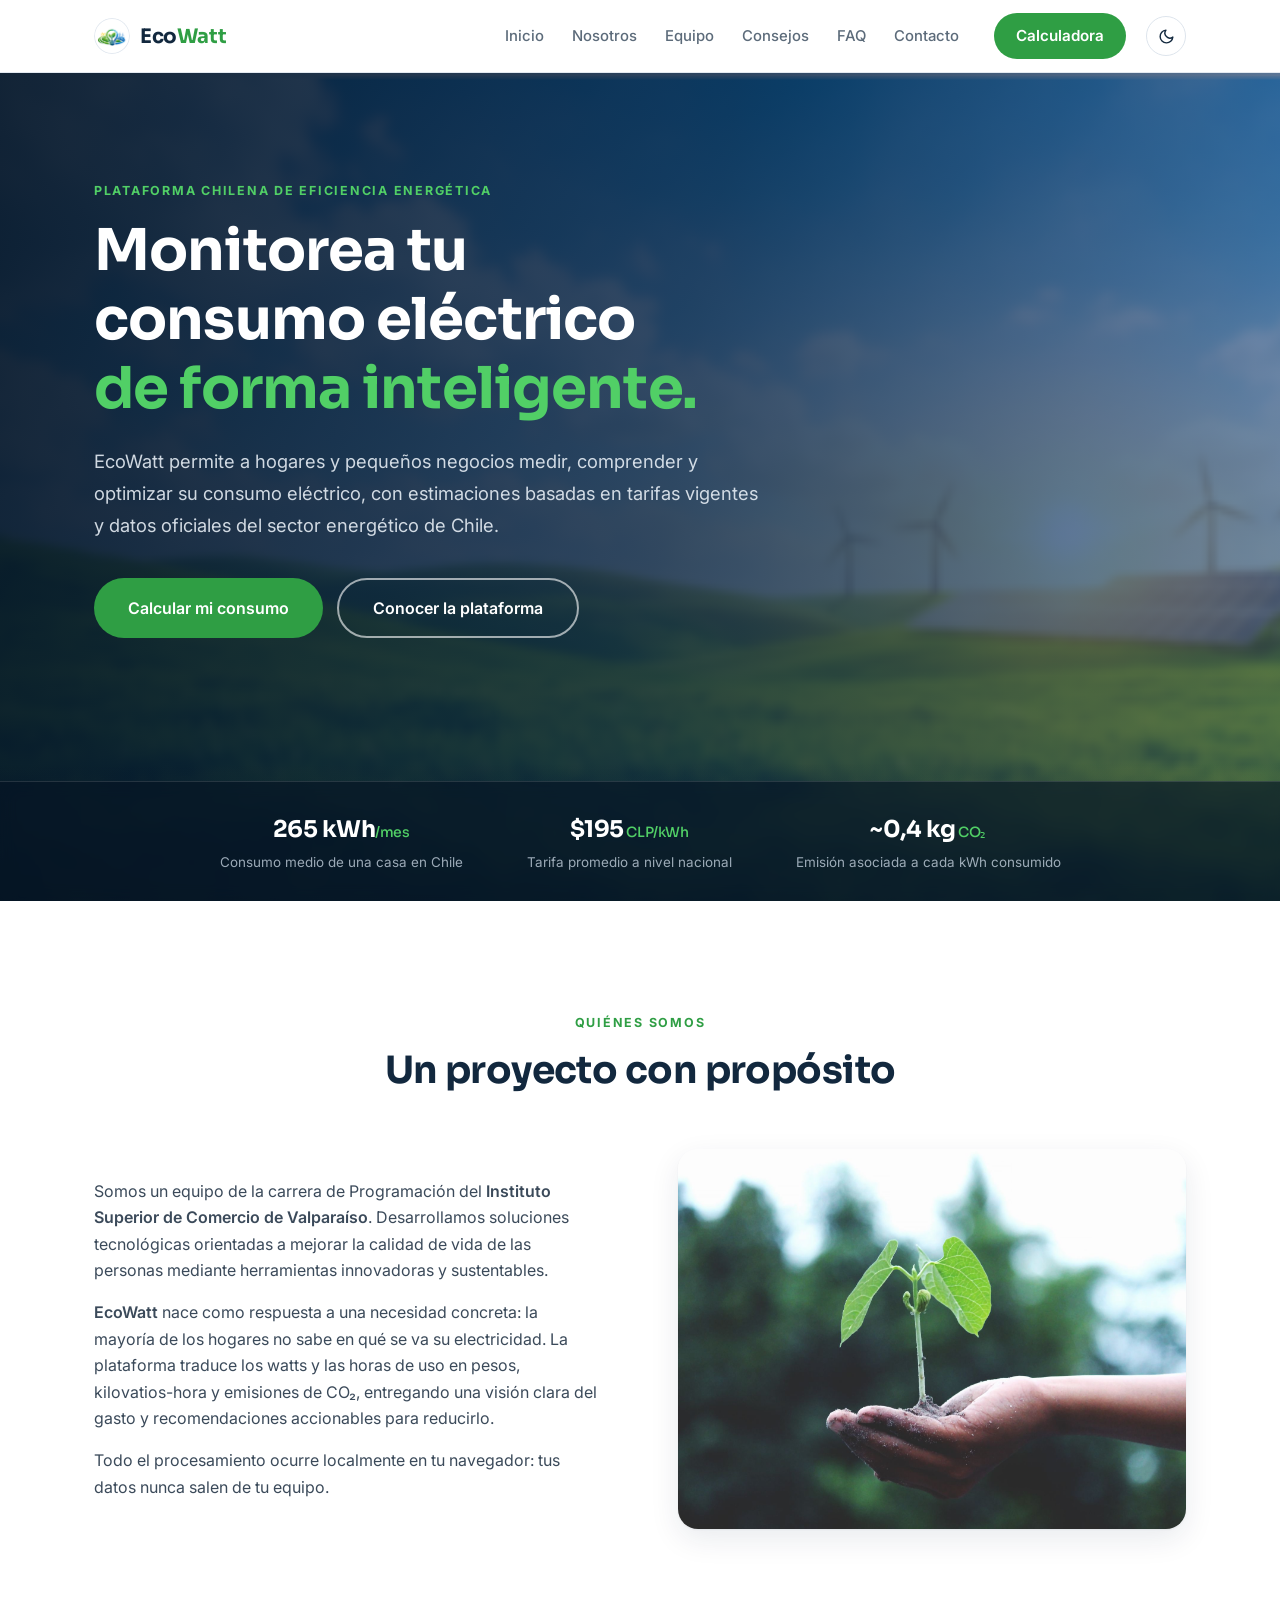
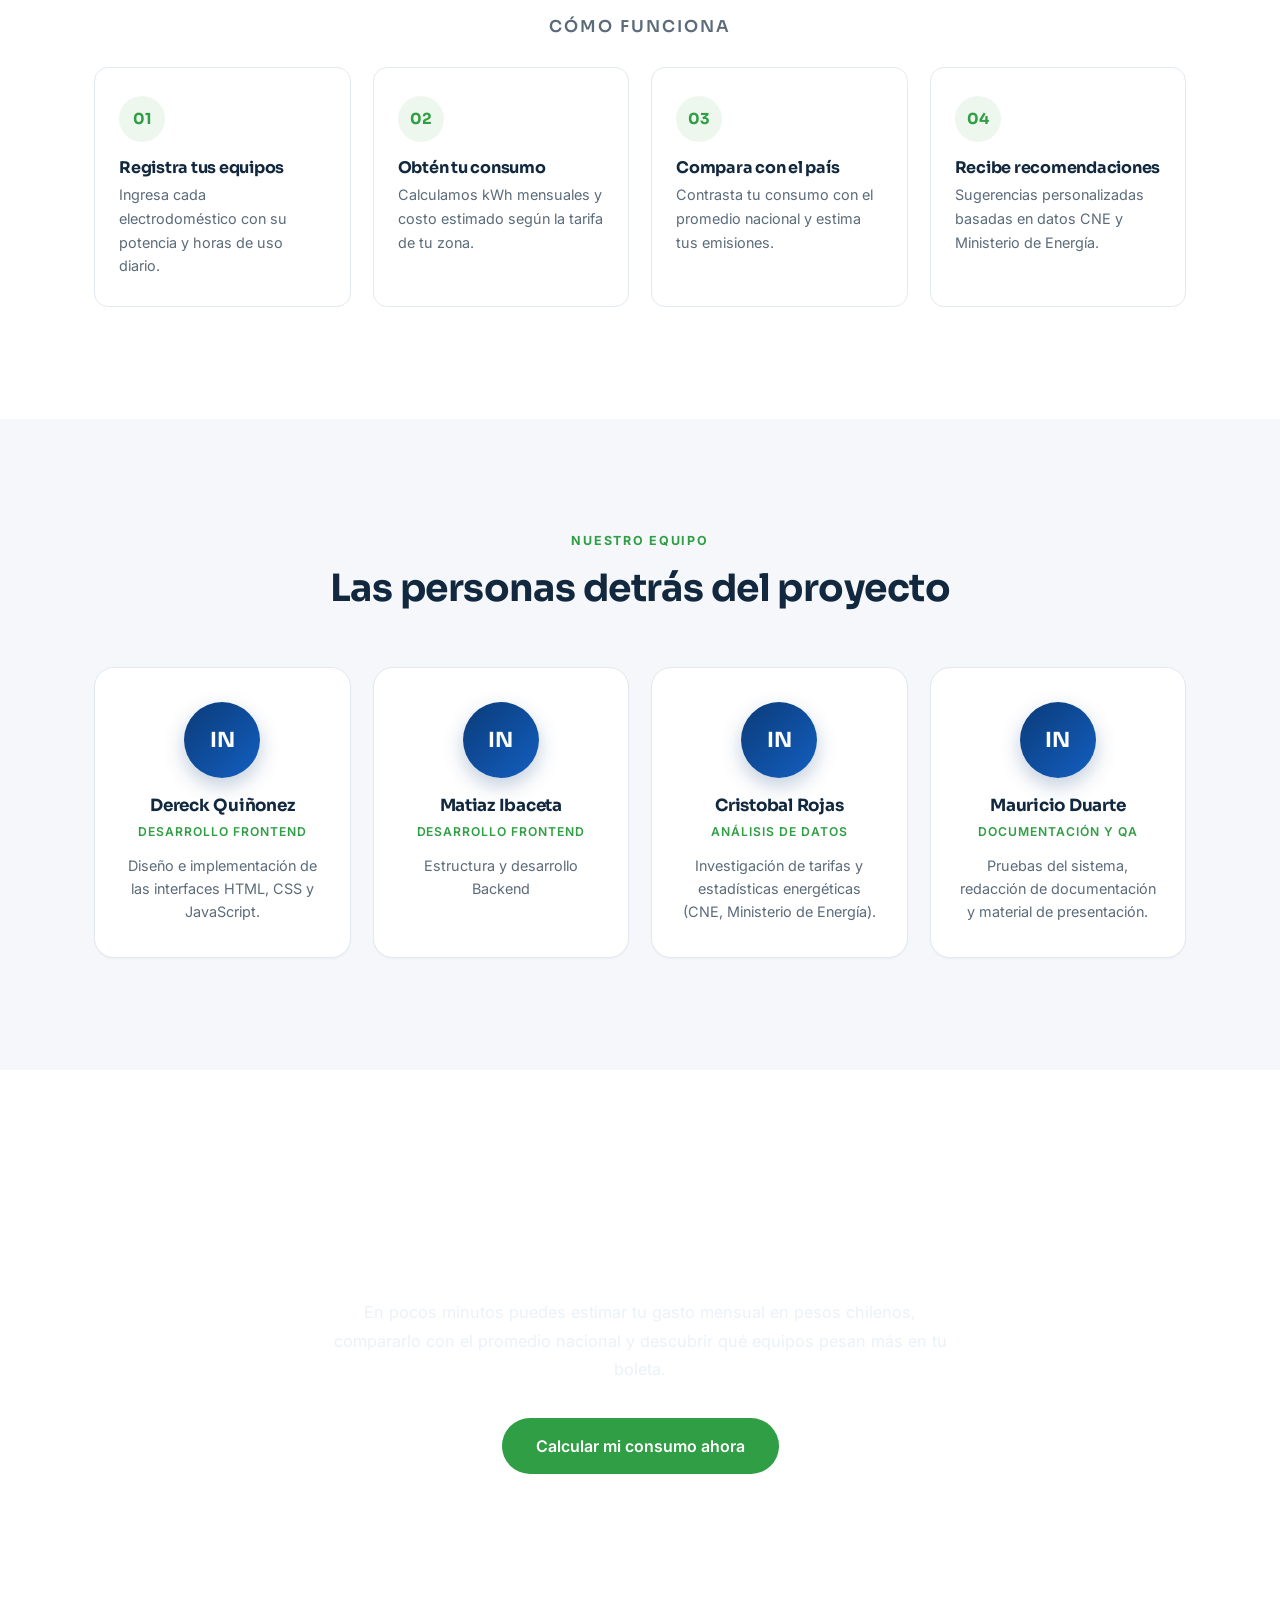
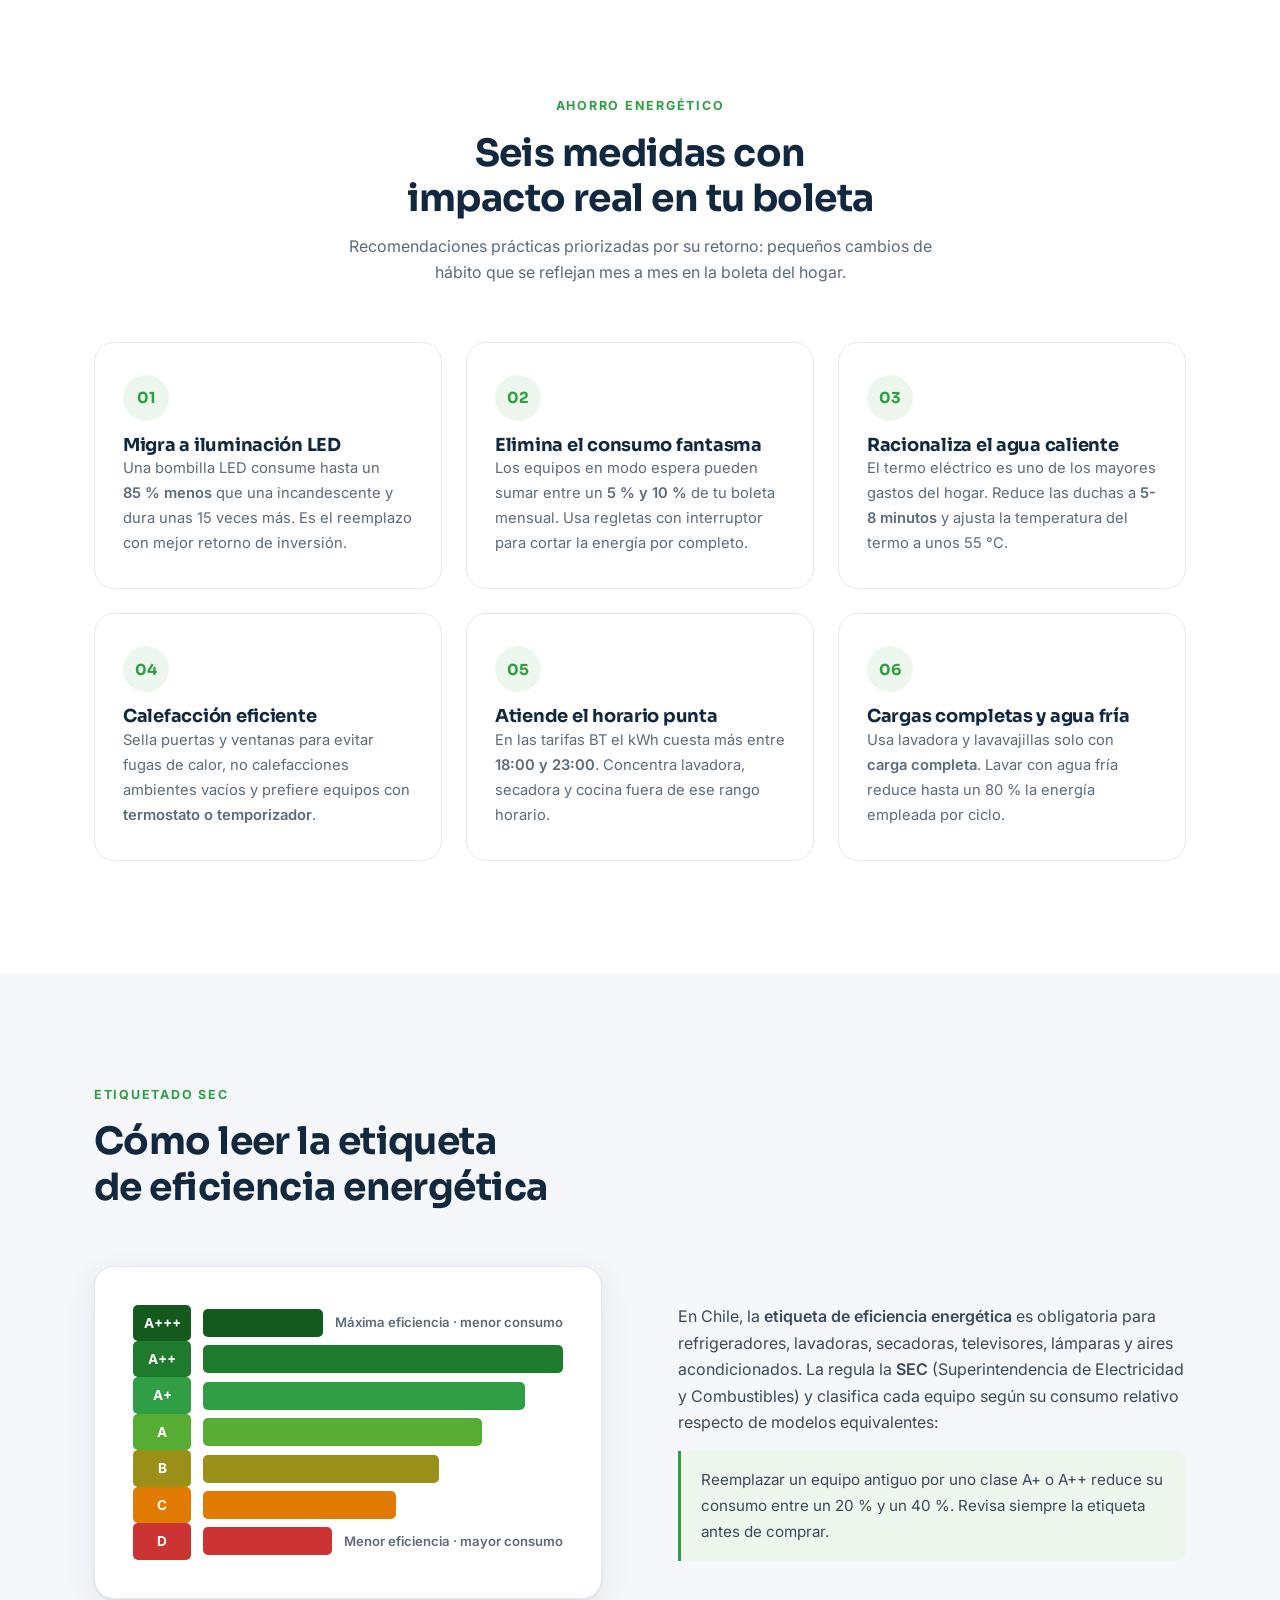
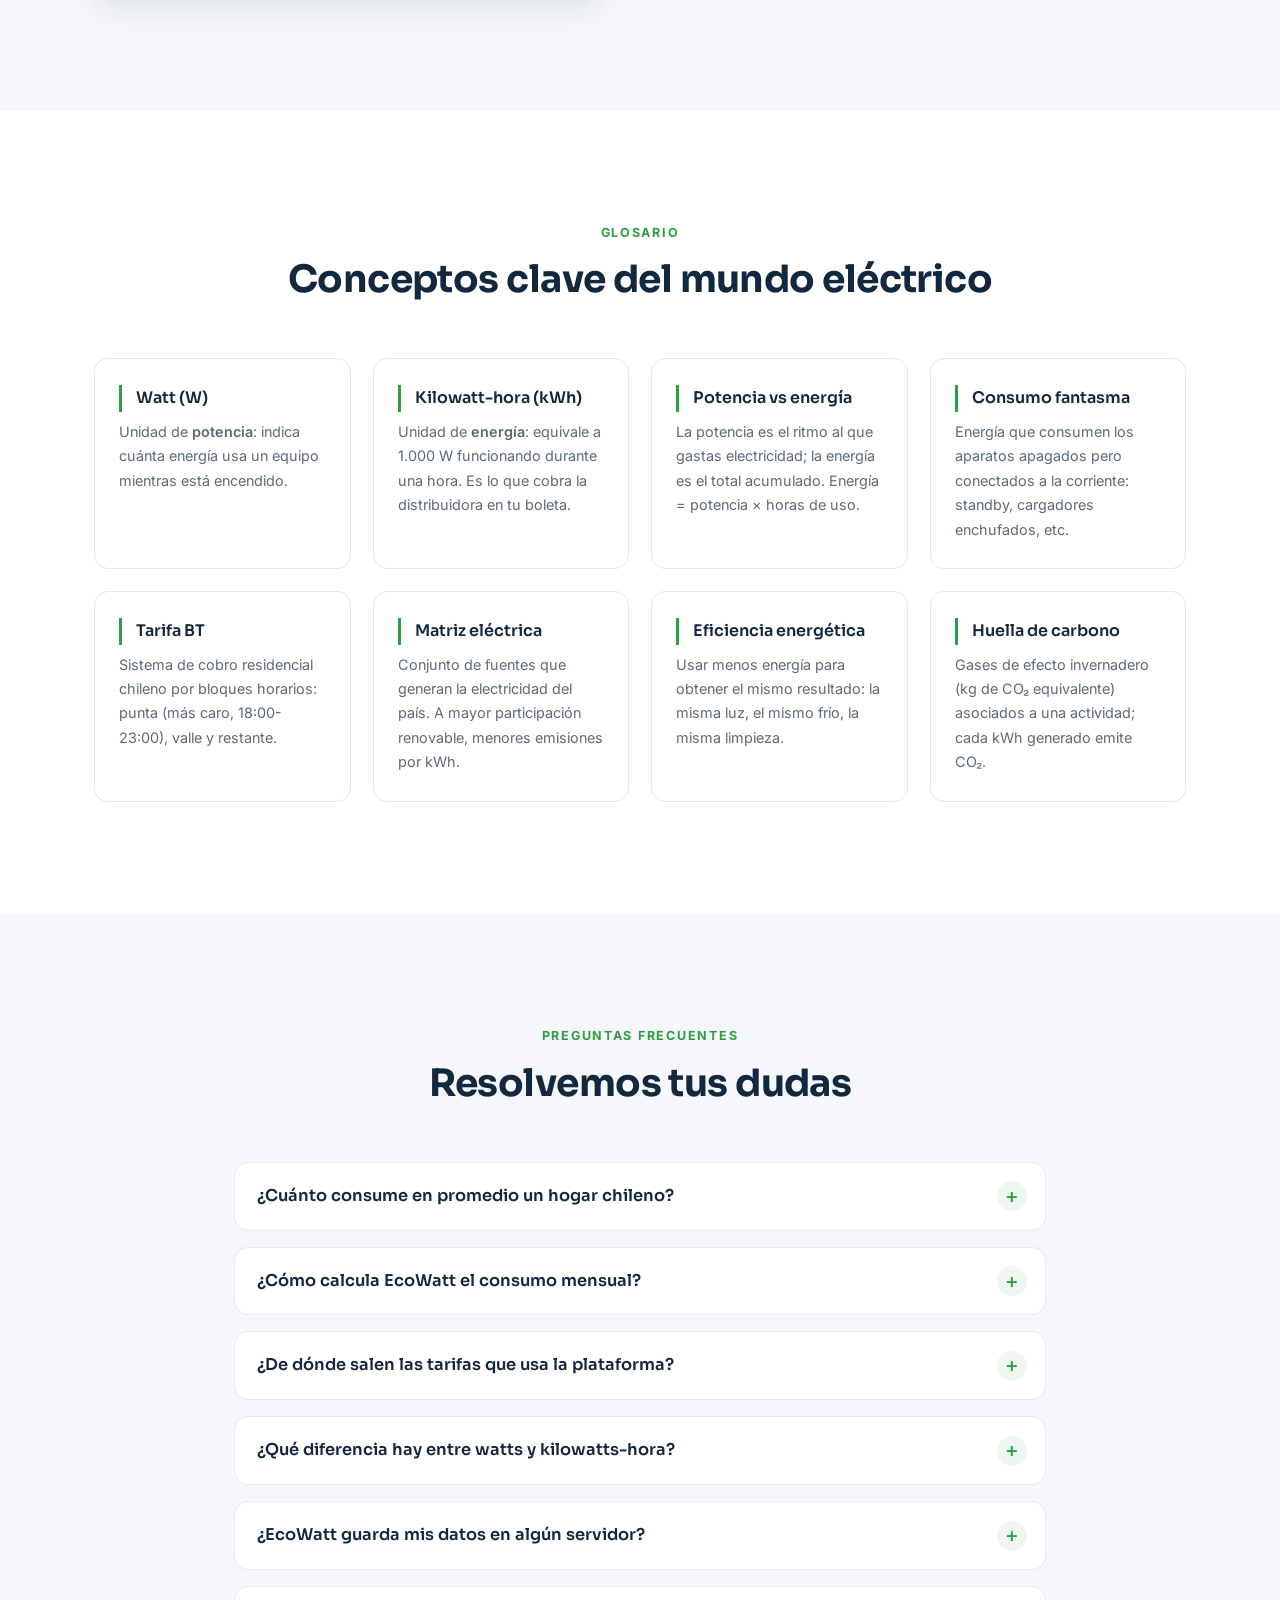
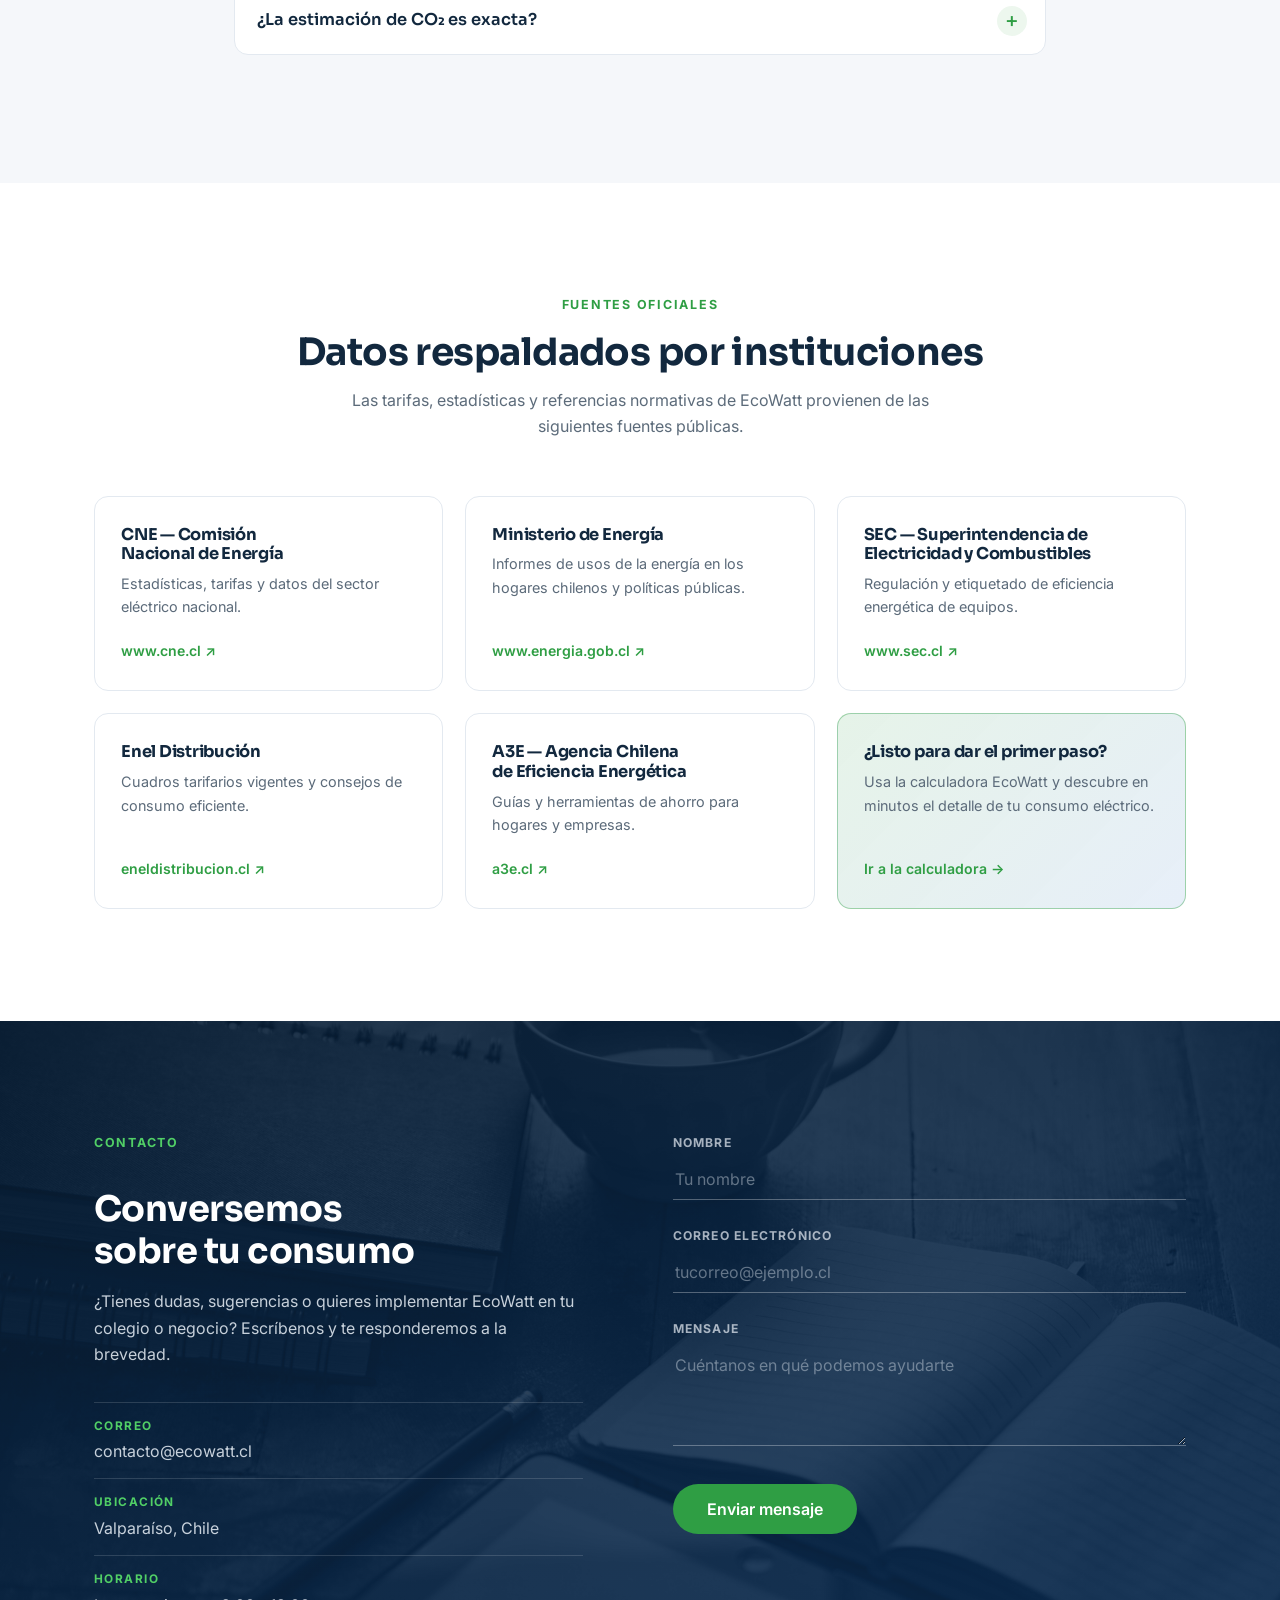
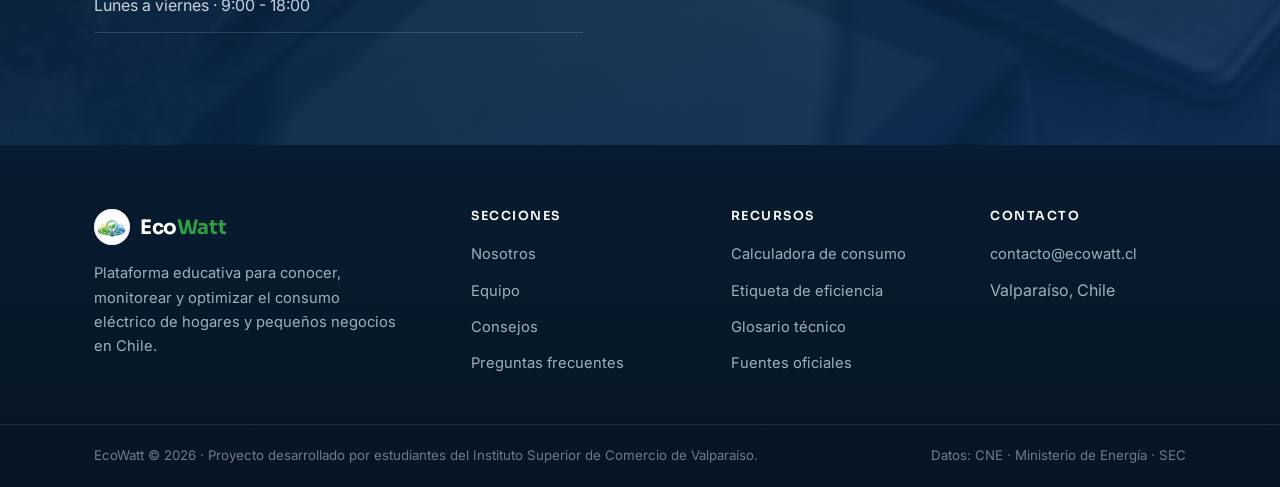
==== commit 8eaf3b24: "Update index.html" ====
--- a/index.html
+++ b/index.html
@@ -171,28 +171,28 @@
 
                     <article class="tarjeta-equipo reveal">
                         <div class="avatar">IN</div>
-                        <h3>Integrante 1</h3>
-                        <span class="rol">Liderazgo de proyecto</span>
-                        <p>Coordinación del equipo, arquitectura de la solución y desarrollo backend.</p>
+                        <h3>Dereck Quiñonez</h3>
+                        <span class="rol">Desarrollo frontend</span>
+                        <p>Diseño e implementación de las interfaces HTML, CSS y JavaScript.</p>
                     </article>
 
                     <article class="tarjeta-equipo reveal delay-1">
                         <div class="avatar">IN</div>
-                        <h3>Integrante 2</h3>
+                        <h3>Matiaz Ibaceta</h3>
                         <span class="rol">Desarrollo frontend</span>
-                        <p>Diseño e implementación de las interfaces HTML, CSS y JavaScript.</p>
+                        <p>Estructura y desarrollo Backend</p>
                     </article>
 
                     <article class="tarjeta-equipo reveal delay-2">
                         <div class="avatar">IN</div>
-                        <h3>Integrante 3</h3>
+                        <h3>Cristobal Rojas</h3>
                         <span class="rol">Análisis de datos</span>
                         <p>Investigación de tarifas y estadísticas energéticas (CNE, Ministerio de Energía).</p>
                     </article>
 
                     <article class="tarjeta-equipo reveal delay-3">
                         <div class="avatar">IN</div>
-                        <h3>Integrante 4</h3>
+                        <h3>Mauricio Duarte</h3>
                         <span class="rol">Documentación y QA</span>
                         <p>Pruebas del sistema, redacción de documentación y material de presentación.</p>
                     </article>
@@ -200,7 +200,6 @@
                 </div>
             </div>
         </section>
-
         <section class="banner-cta">
             <div class="container banner-cta-inner">
                 <h2 class="reveal">¿Sabes cuánto consume realmente tu hogar?</h2>
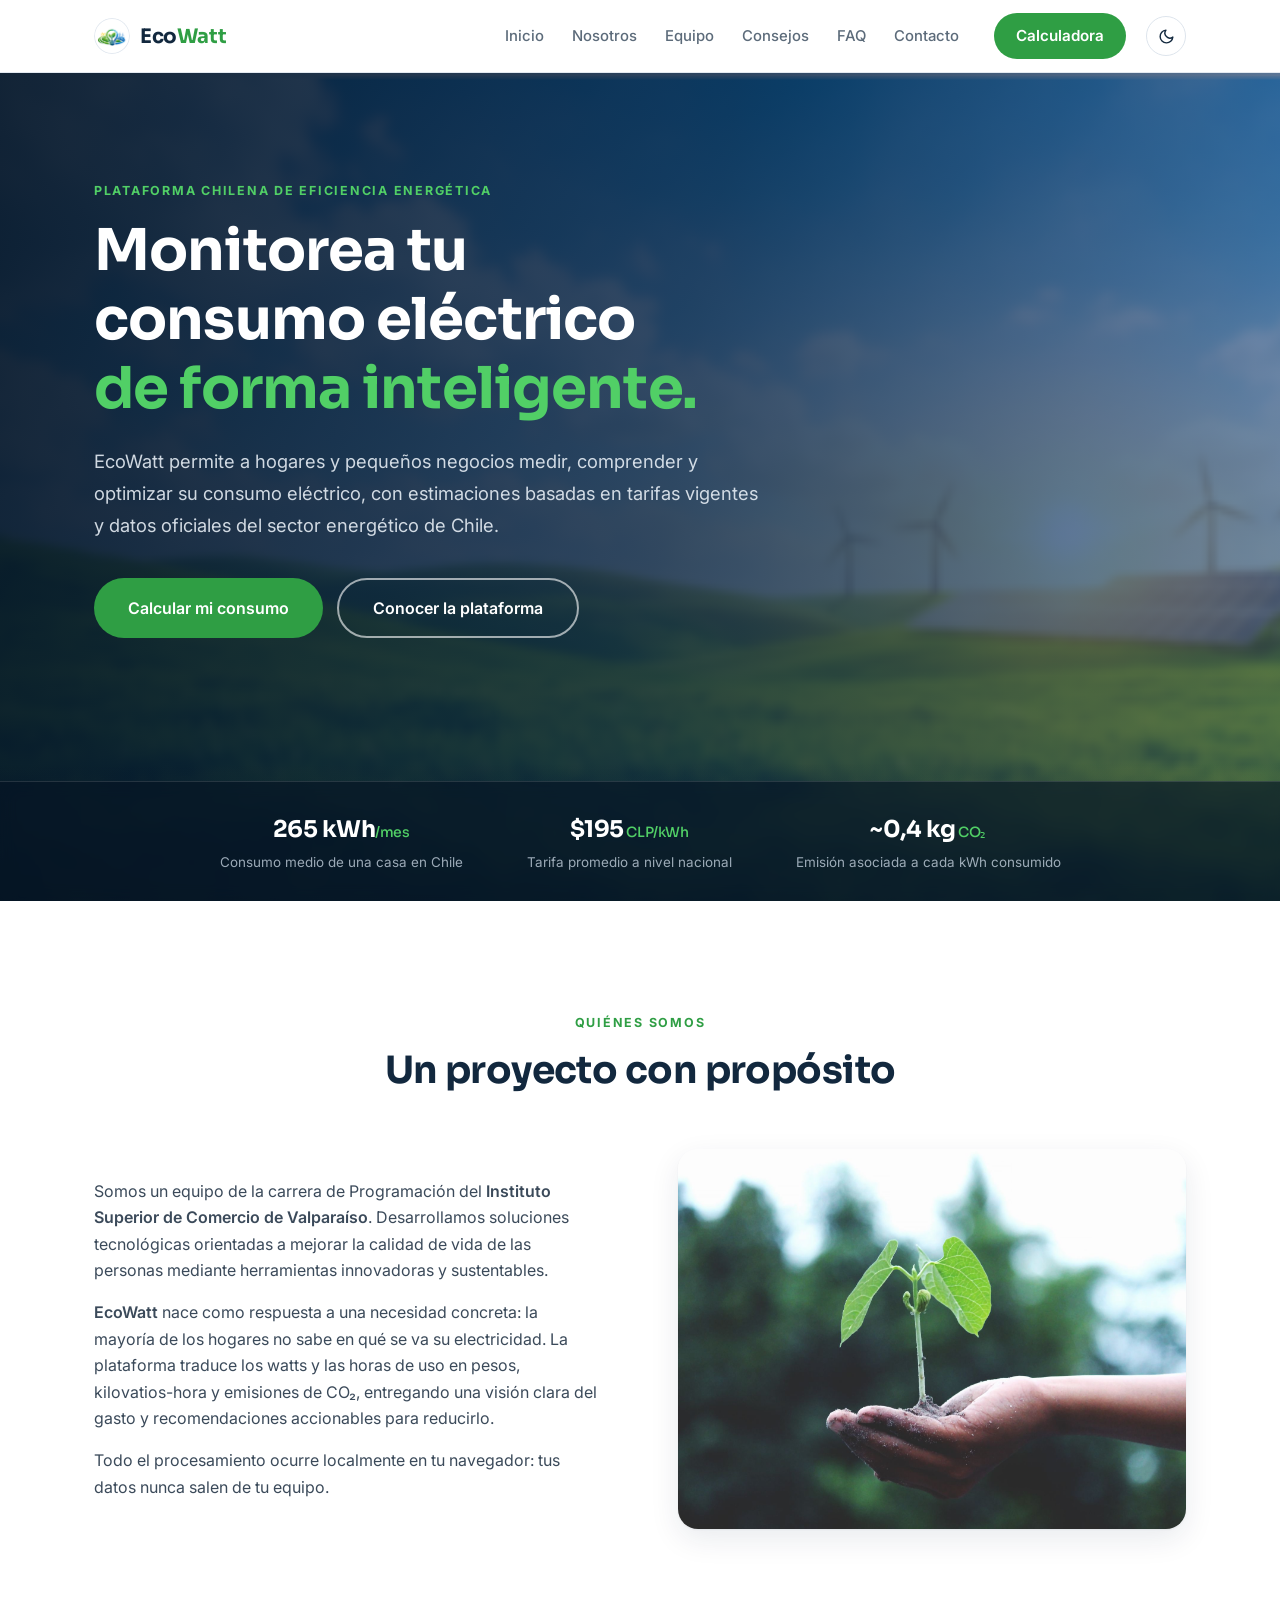
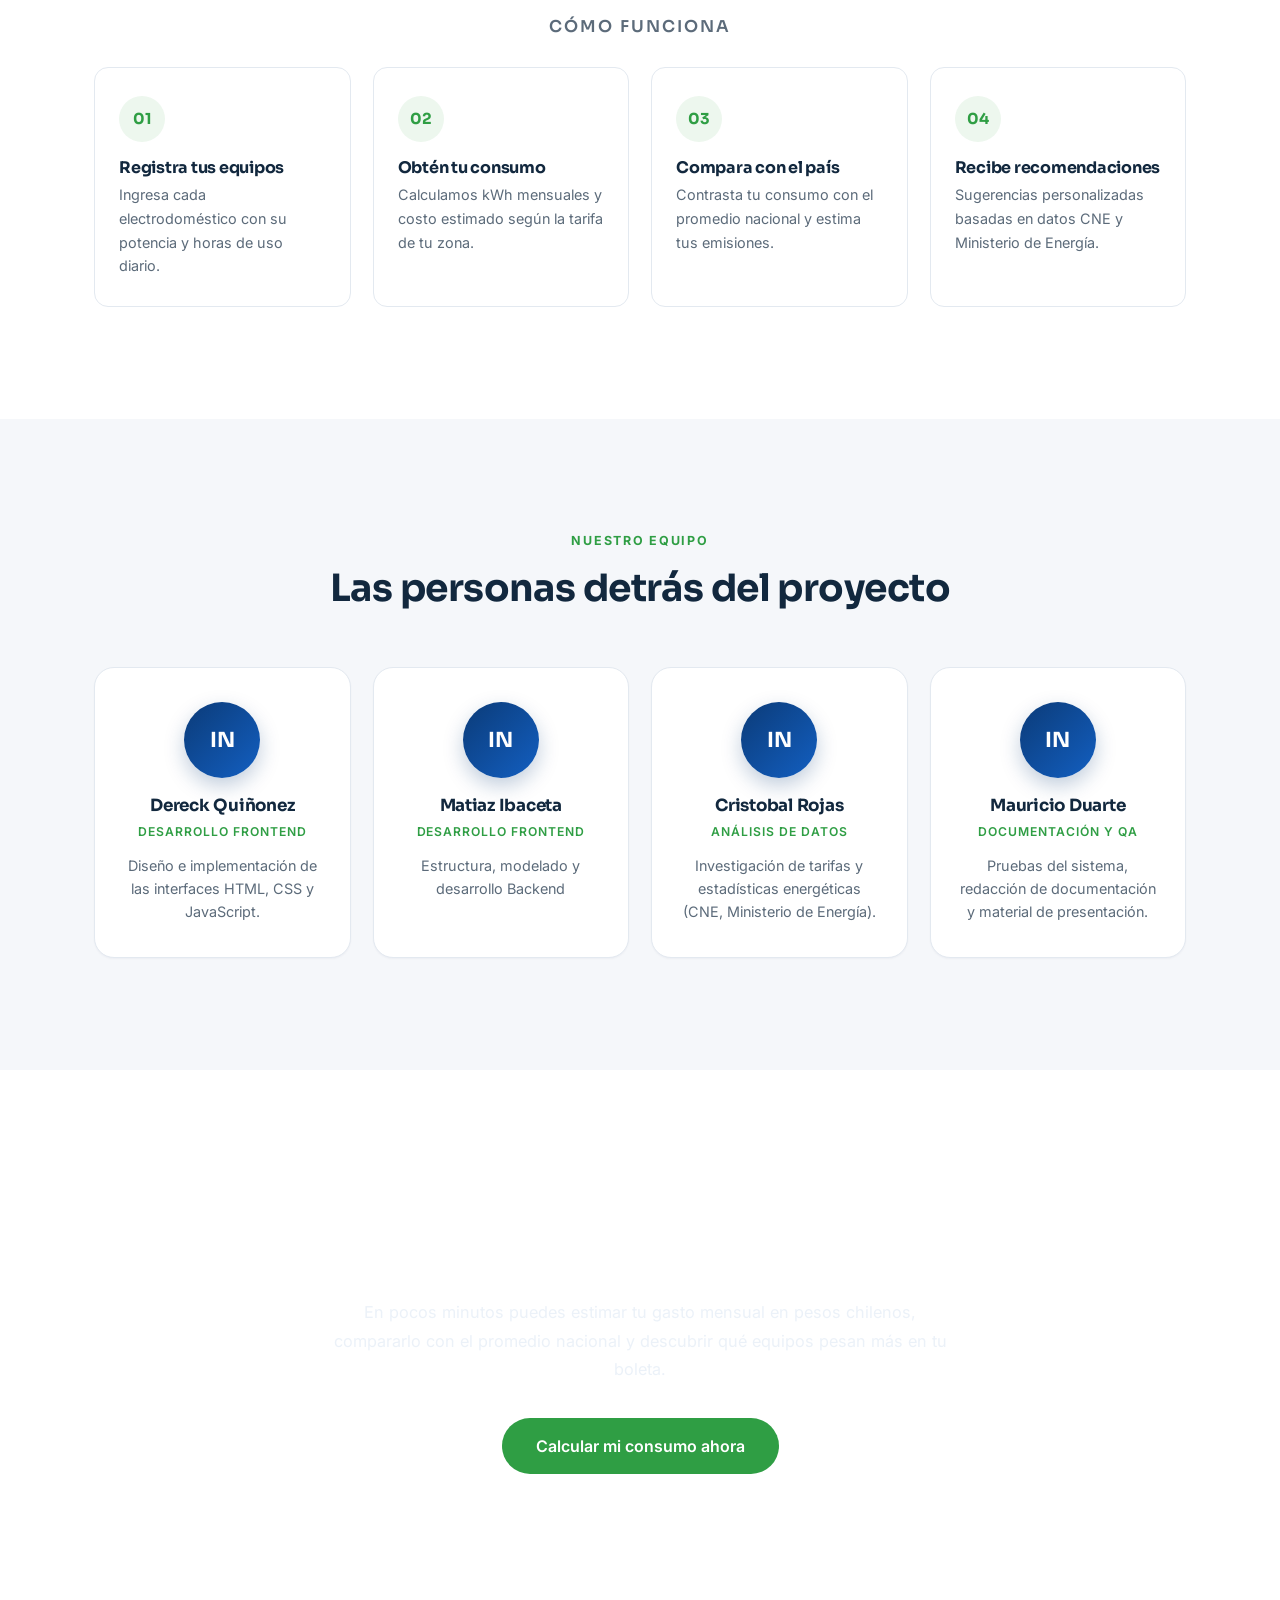
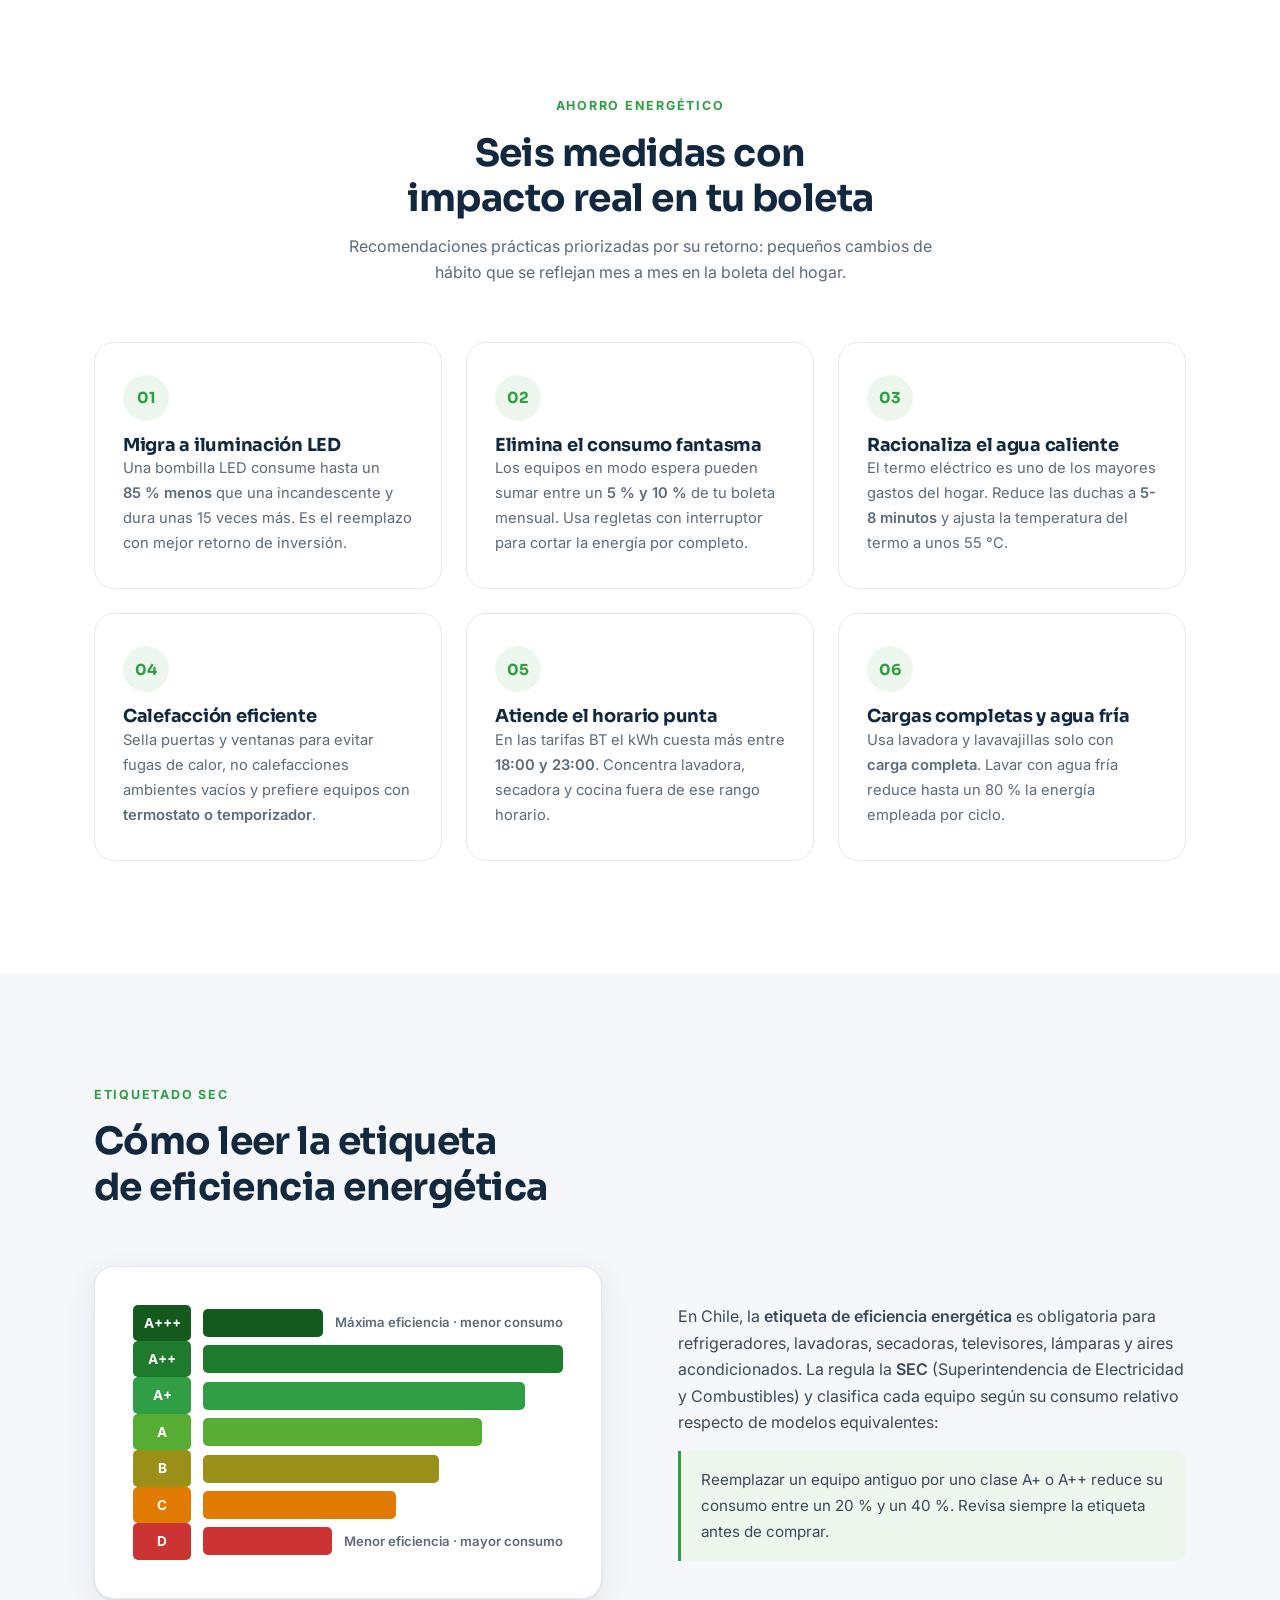
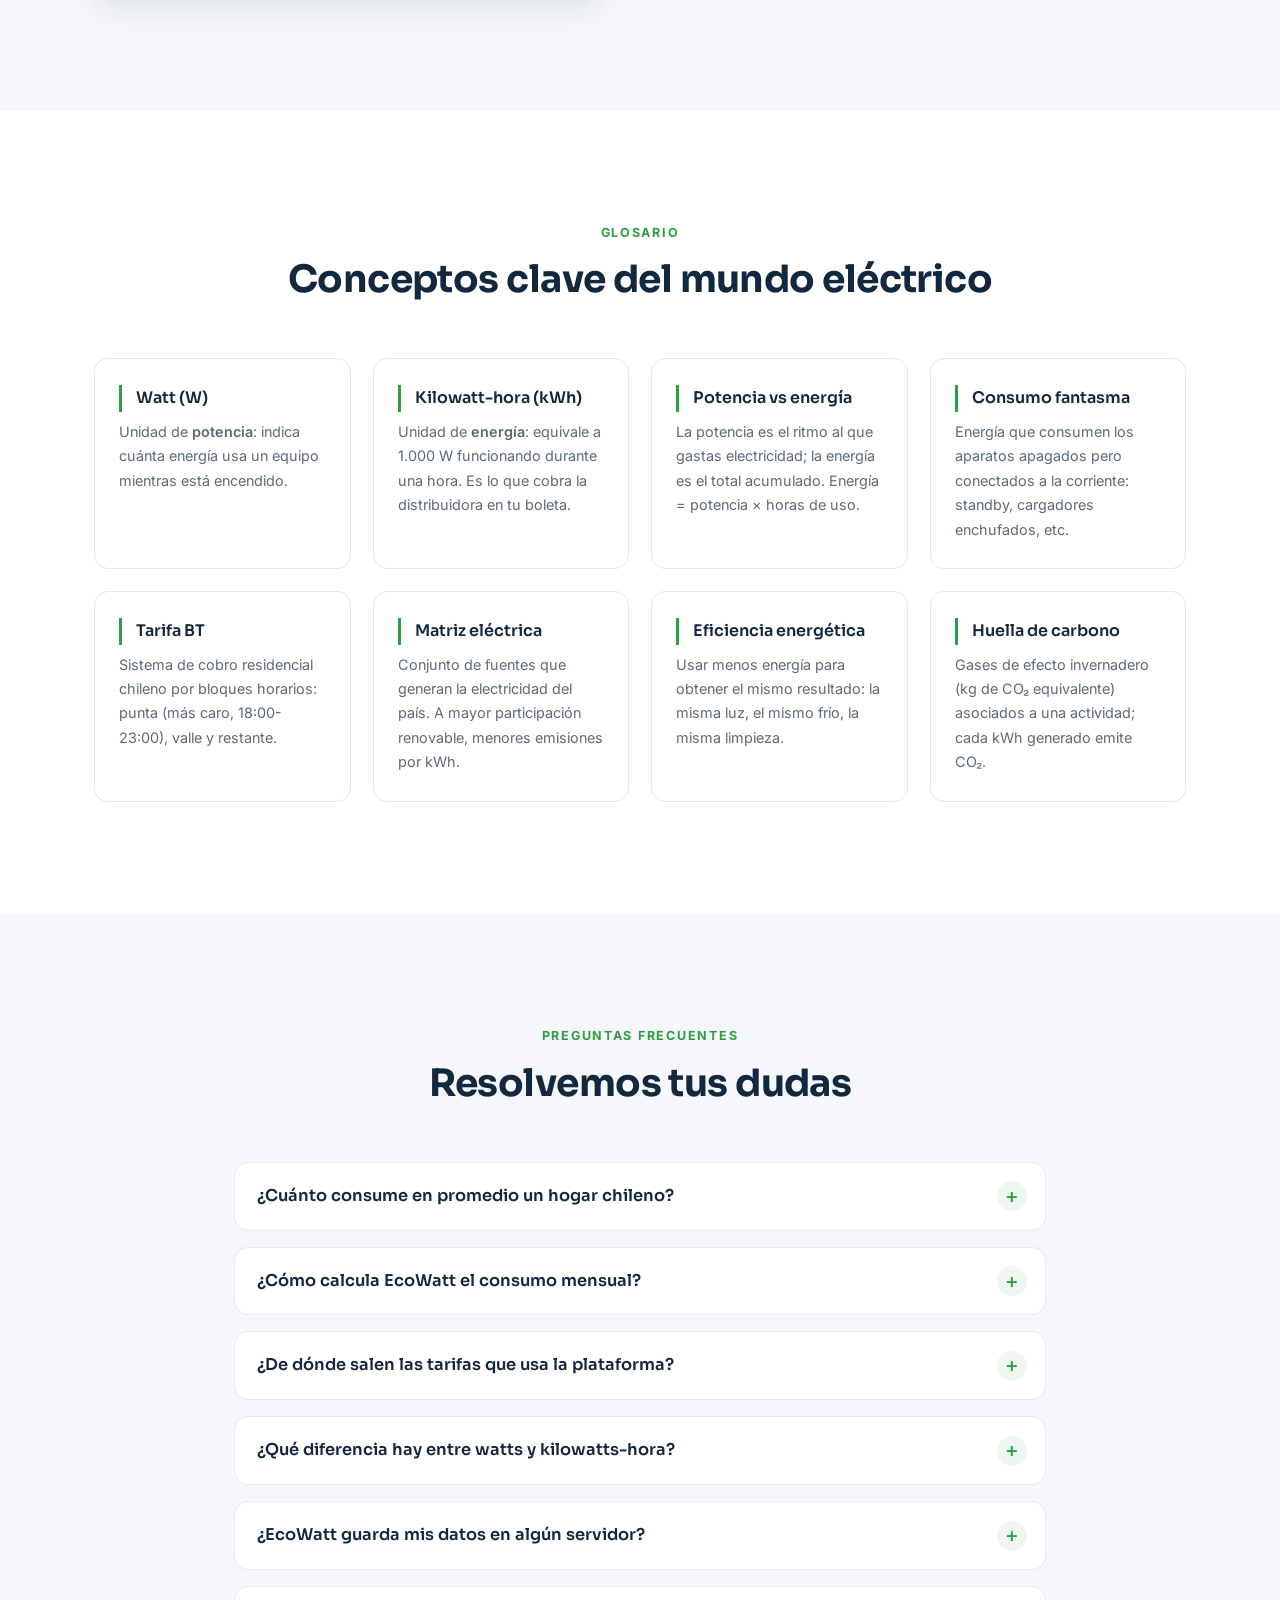
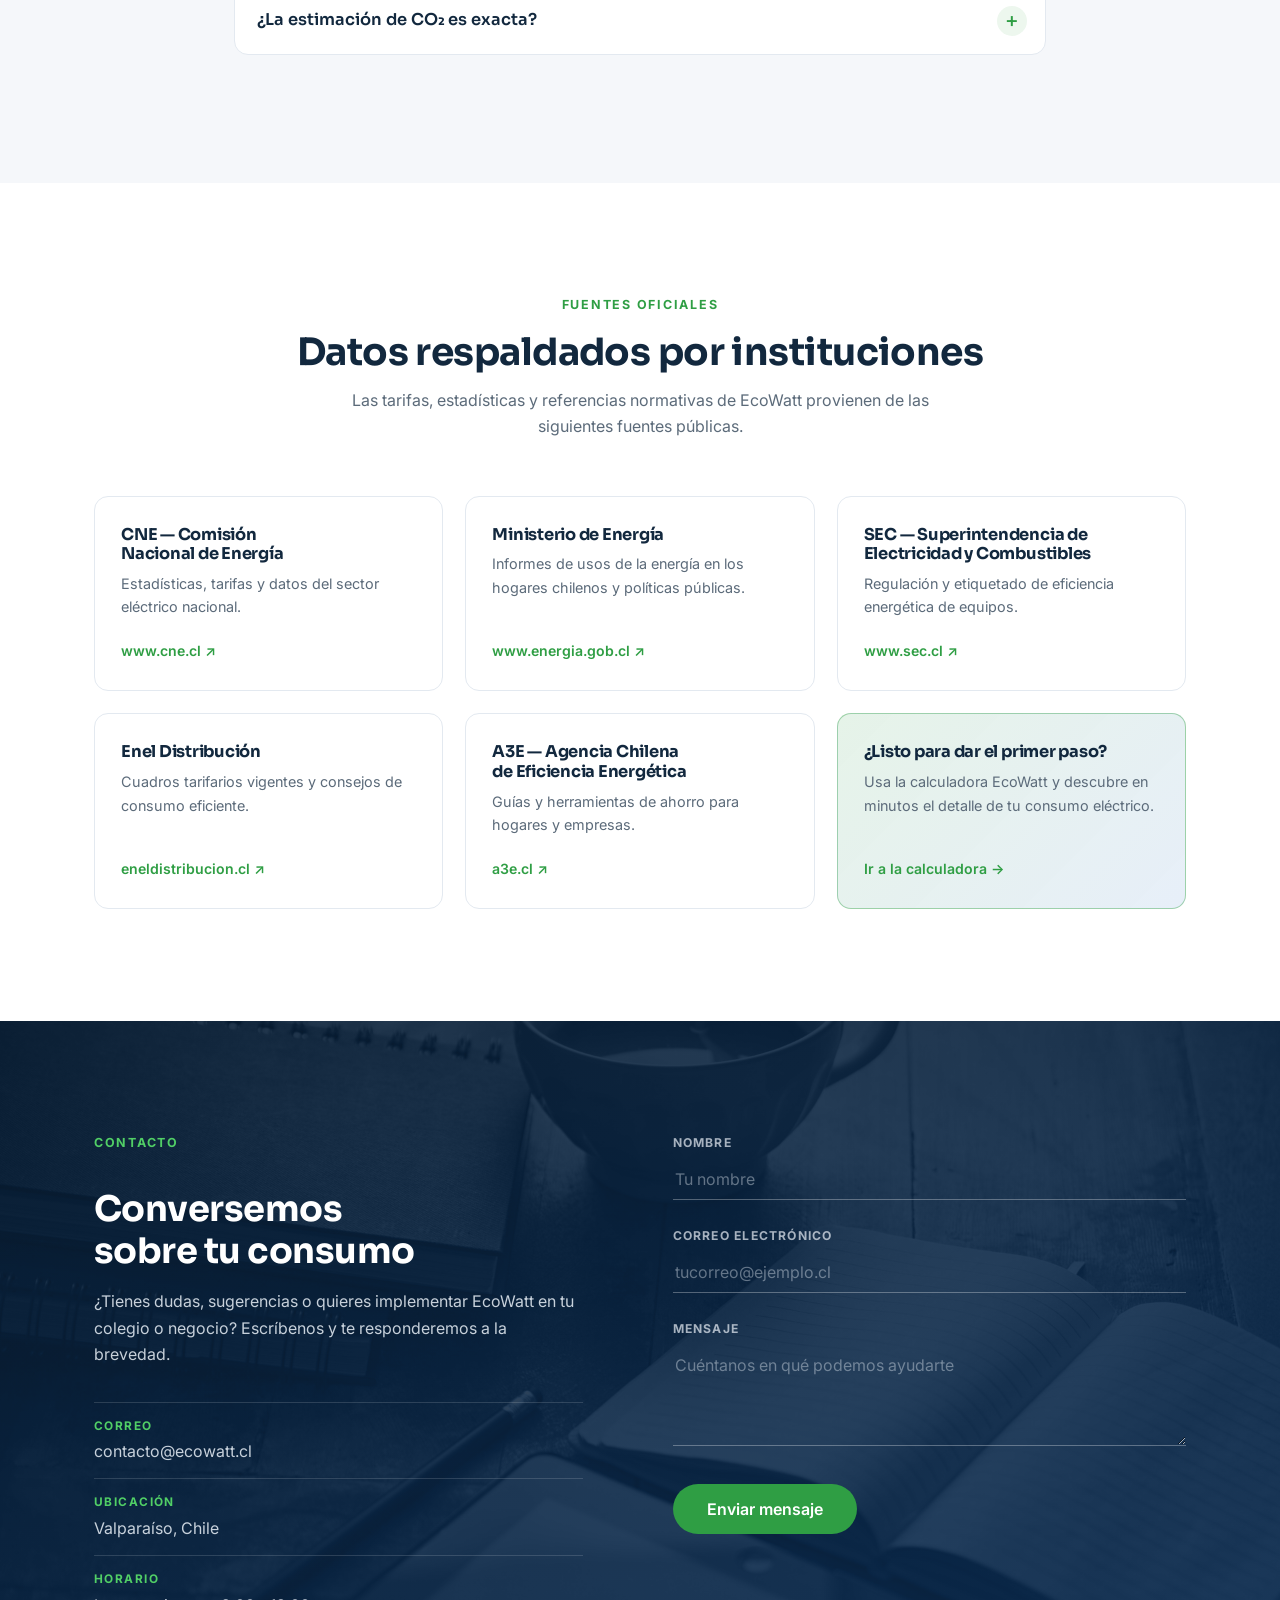
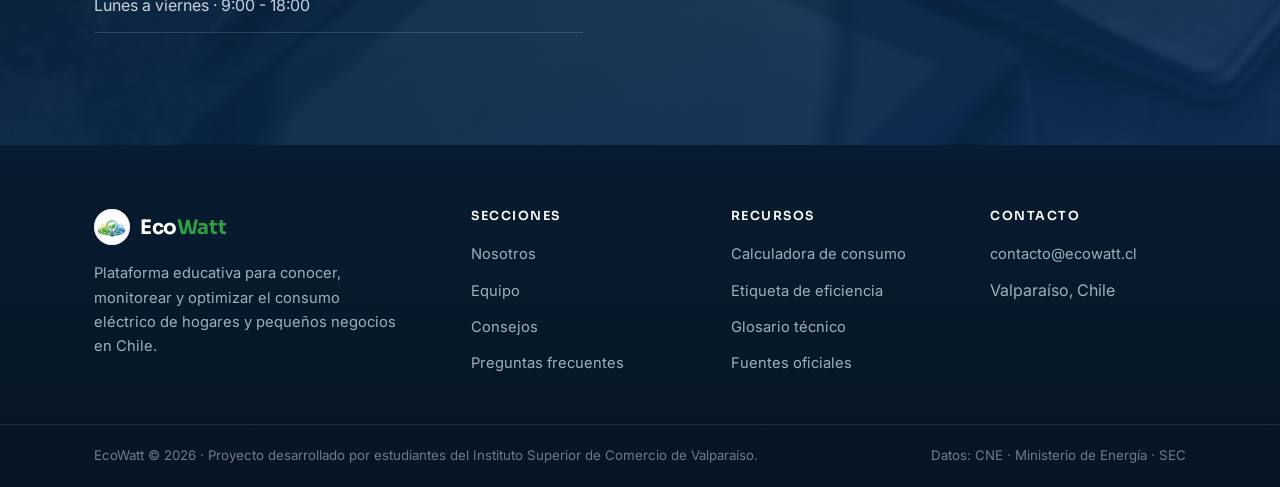
==== commit 49b3d774: "Update description for Matiaz Ibaceta" ====
--- a/index.html
+++ b/index.html
@@ -180,7 +180,7 @@
                         <div class="avatar">IN</div>
                         <h3>Matiaz Ibaceta</h3>
                         <span class="rol">Desarrollo frontend</span>
-                        <p>Estructura y desarrollo Backend</p>
+                        <p>Estructura, modelado y desarrollo Backend</p>
                     </article>
 
                     <article class="tarjeta-equipo reveal delay-2">
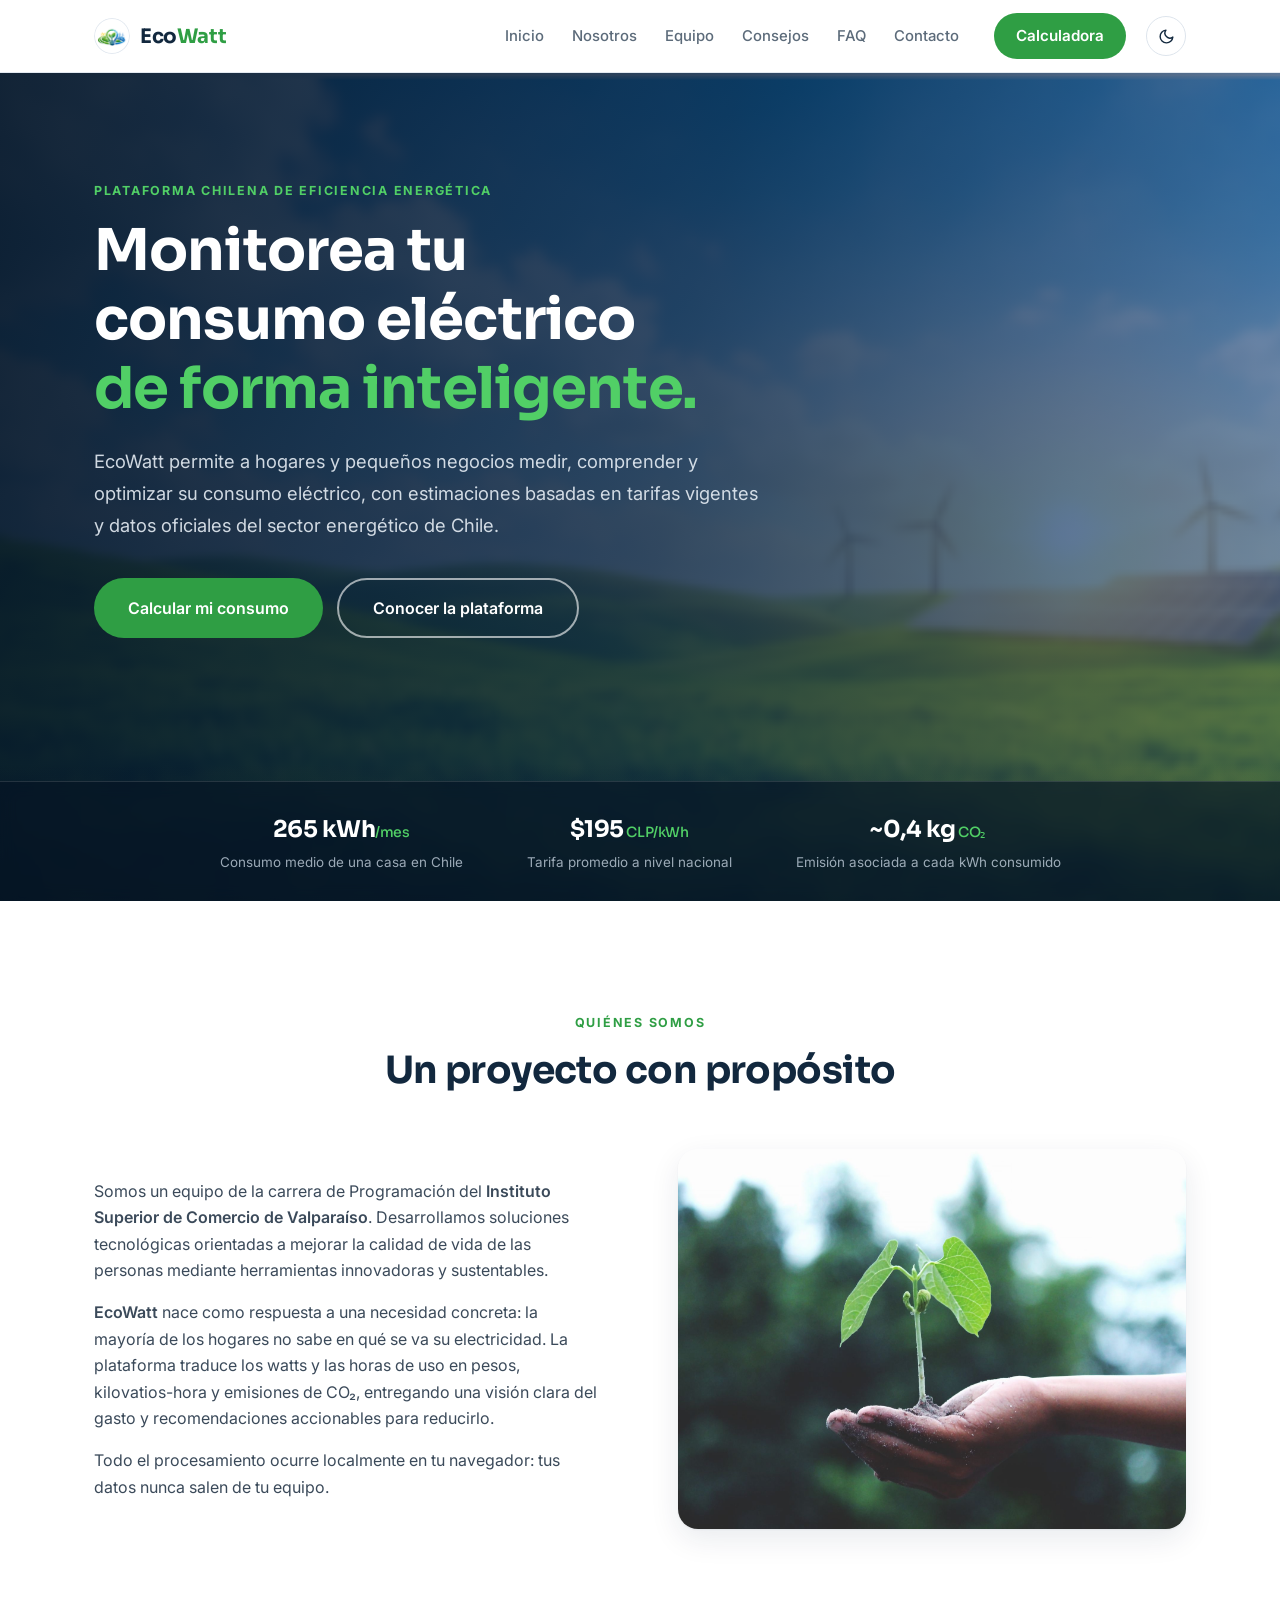
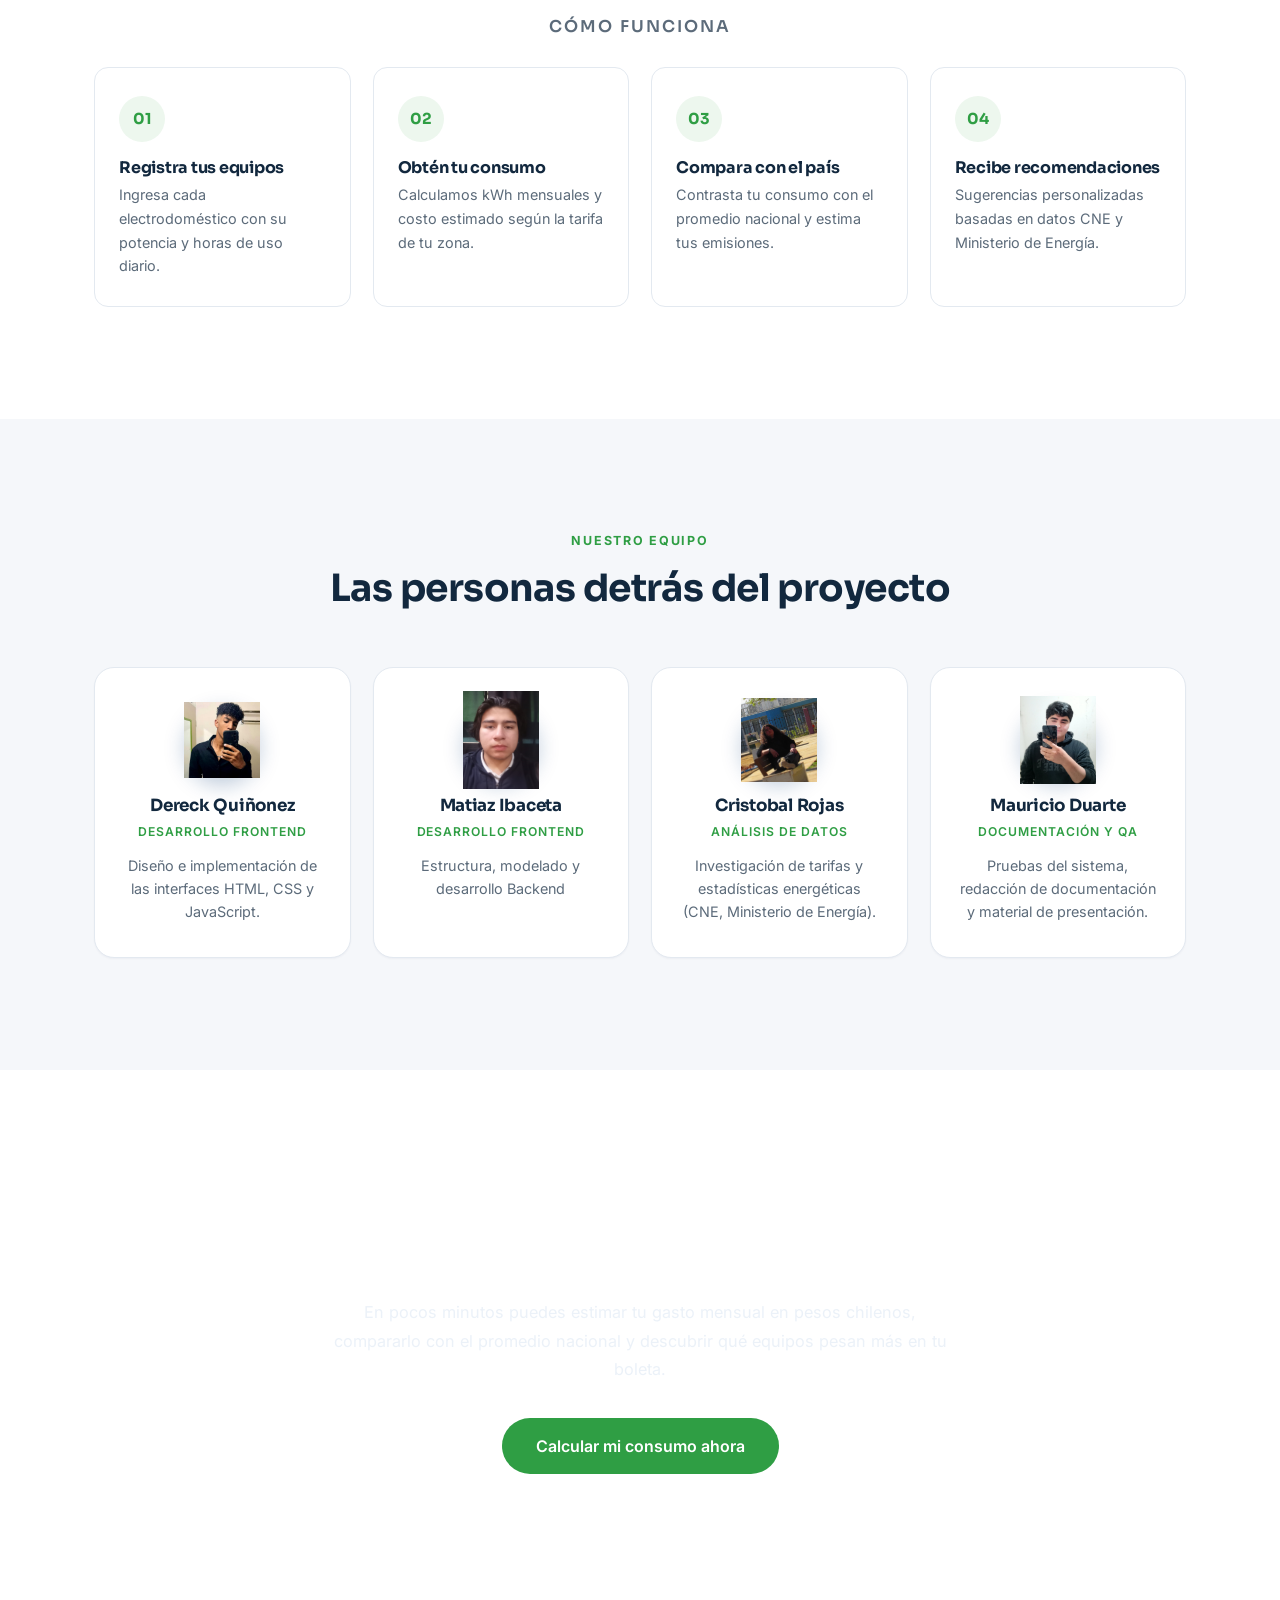
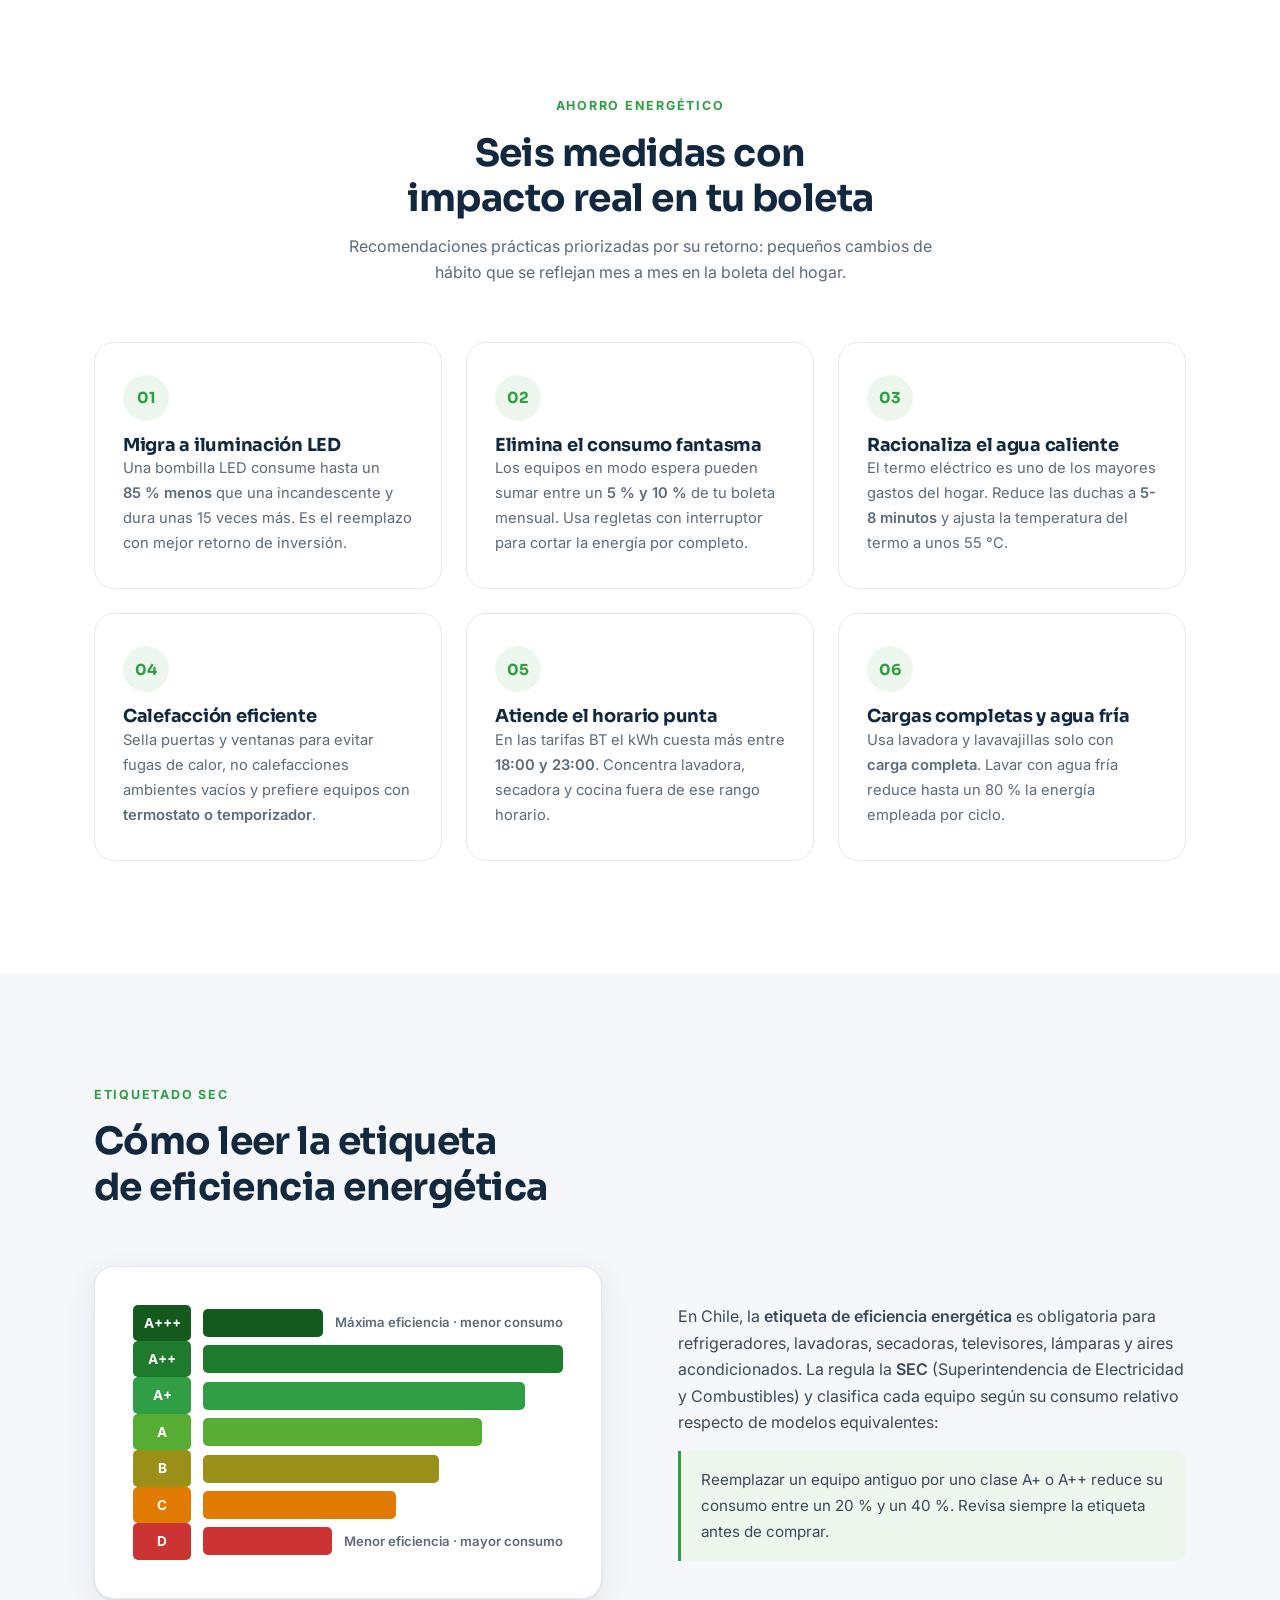
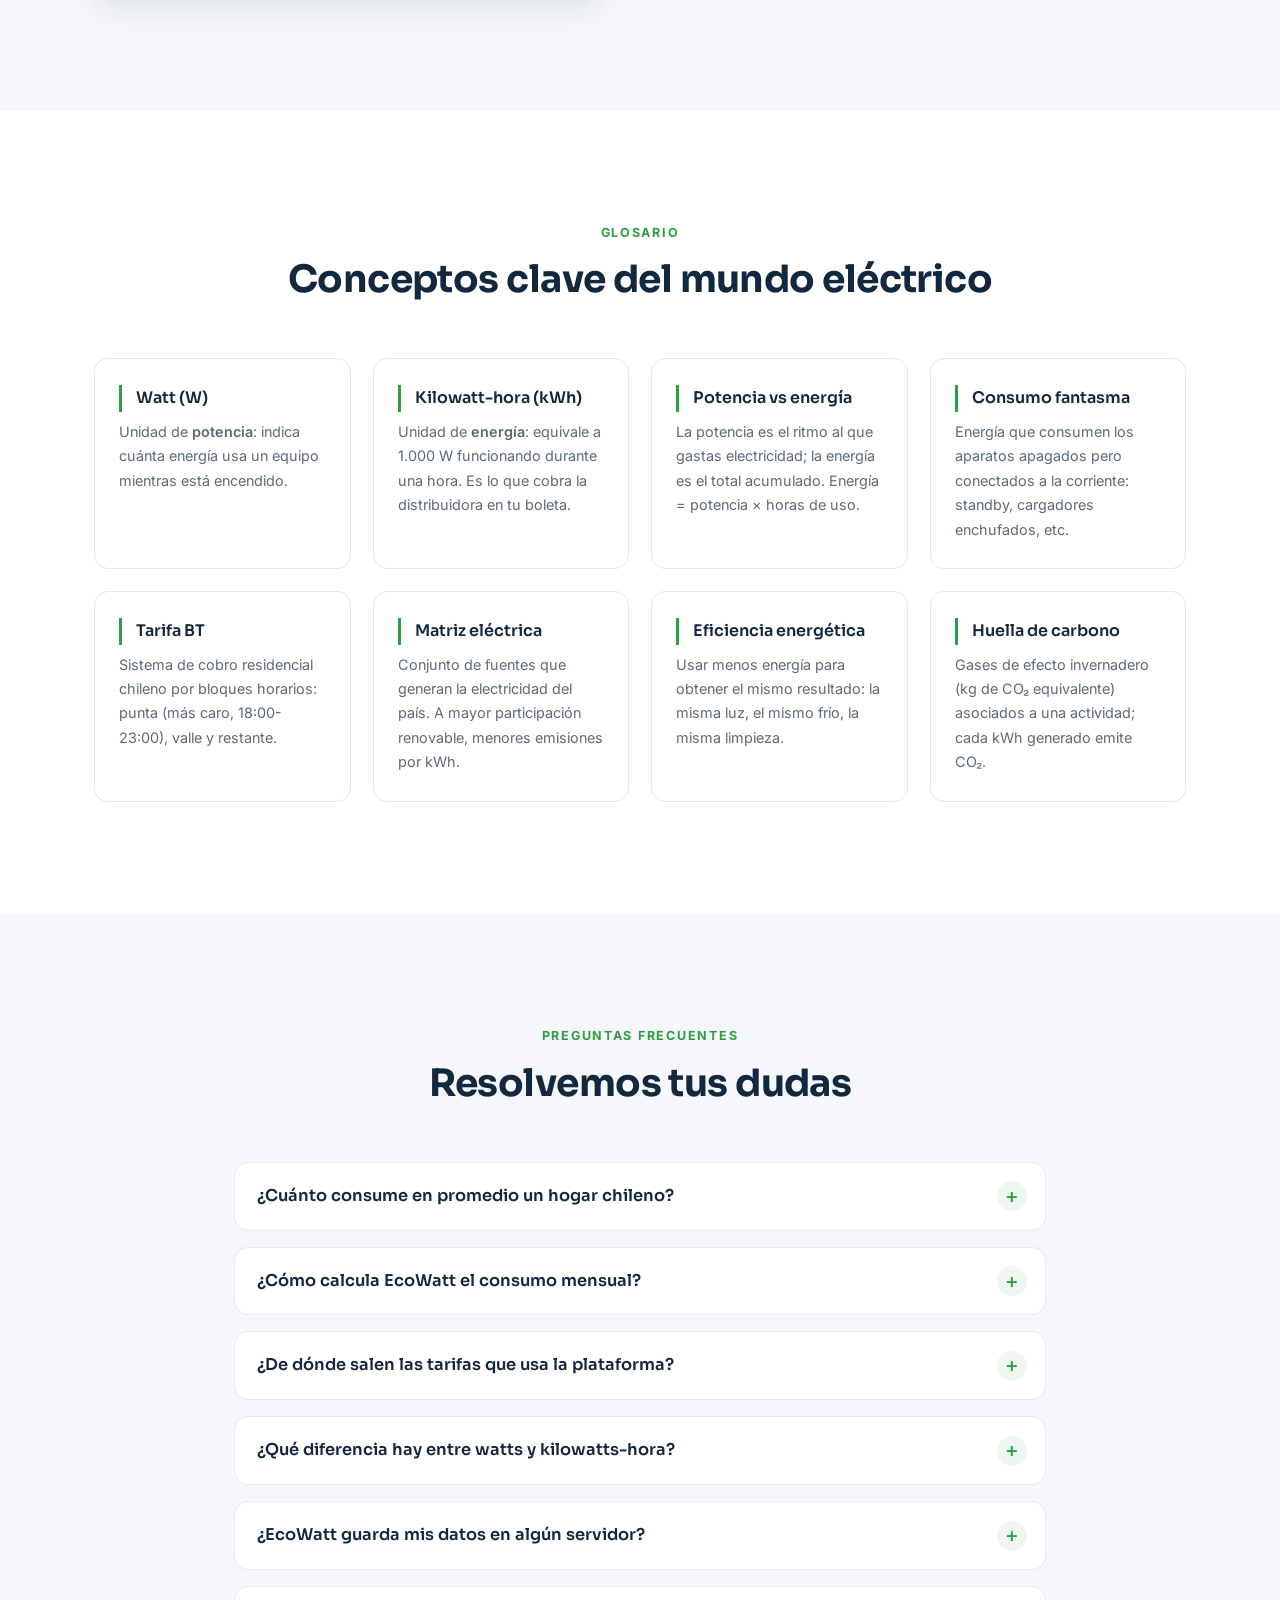
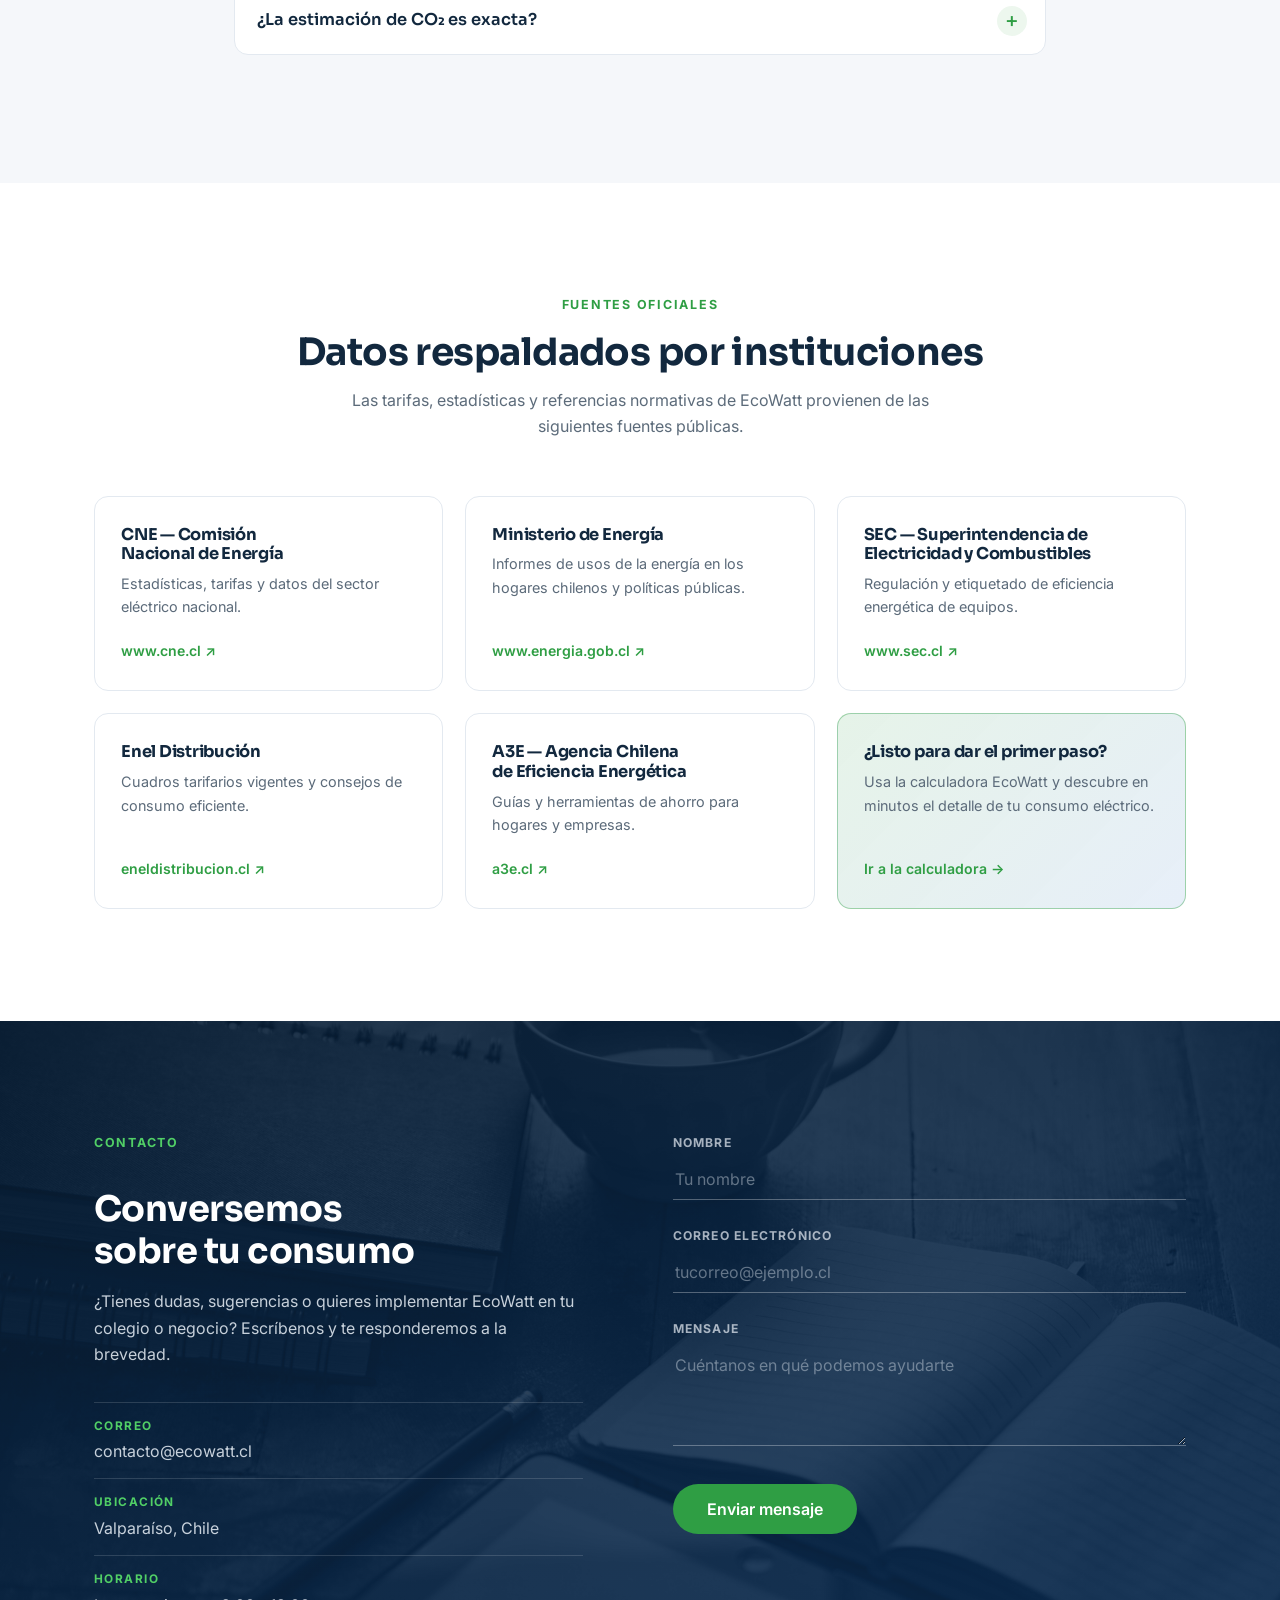
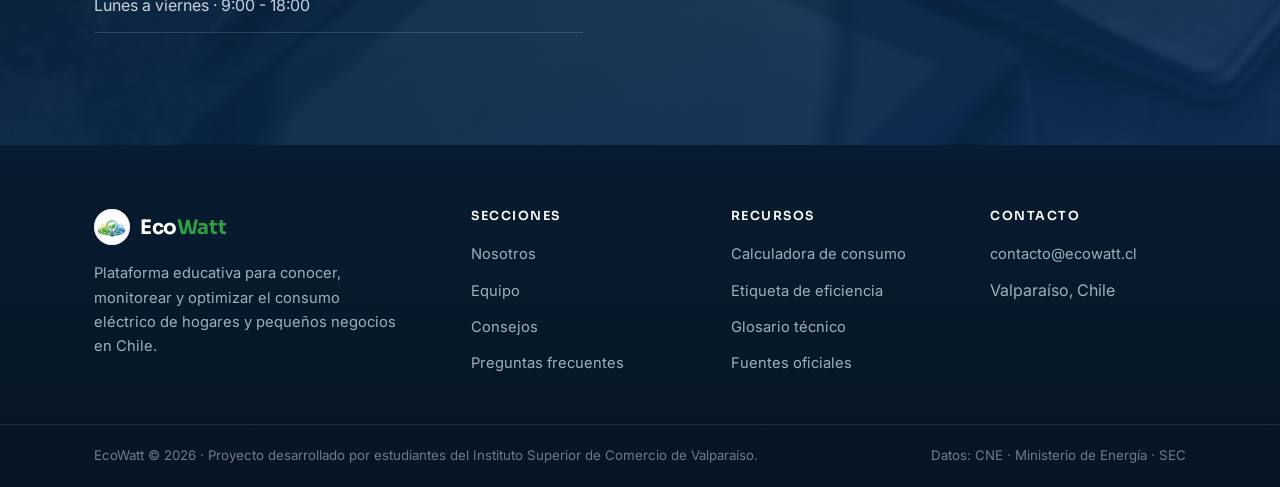
==== commit 76780e6f: "Update index.html" ====
--- a/index.html
+++ b/index.html
@@ -170,28 +170,28 @@
                 <div class="equipo-grid">
 
                     <article class="tarjeta-equipo reveal">
-                        <div class="avatar">IN</div>
+                        <div class="avatar"><img src="img/equipo/dereck.png" alt="Foto de Dereck Quiñonez"></div>
                         <h3>Dereck Quiñonez</h3>
                         <span class="rol">Desarrollo frontend</span>
                         <p>Diseño e implementación de las interfaces HTML, CSS y JavaScript.</p>
                     </article>
 
                     <article class="tarjeta-equipo reveal delay-1">
-                        <div class="avatar">IN</div>
+                        <div class="avatar"><img src="img/equipo/matiaz.jpg" alt="Foto de Matiaz Ibaceta"></div>
                         <h3>Matiaz Ibaceta</h3>
                         <span class="rol">Desarrollo frontend</span>
                         <p>Estructura, modelado y desarrollo Backend</p>
                     </article>
 
                     <article class="tarjeta-equipo reveal delay-2">
-                        <div class="avatar">IN</div>
+                        <div class="avatar"><img src="img/equipo/cristobal.jpg" alt="Foto de Cristobal Rojas"></div>
                         <h3>Cristobal Rojas</h3>
                         <span class="rol">Análisis de datos</span>
                         <p>Investigación de tarifas y estadísticas energéticas (CNE, Ministerio de Energía).</p>
                     </article>
 
                     <article class="tarjeta-equipo reveal delay-3">
-                        <div class="avatar">IN</div>
+                        <div class="avatar"><img src="img/equipo/mauricio.jpg" alt="Foto de Mauricio Duarte"></div>
                         <h3>Mauricio Duarte</h3>
                         <span class="rol">Documentación y QA</span>
                         <p>Pruebas del sistema, redacción de documentación y material de presentación.</p>
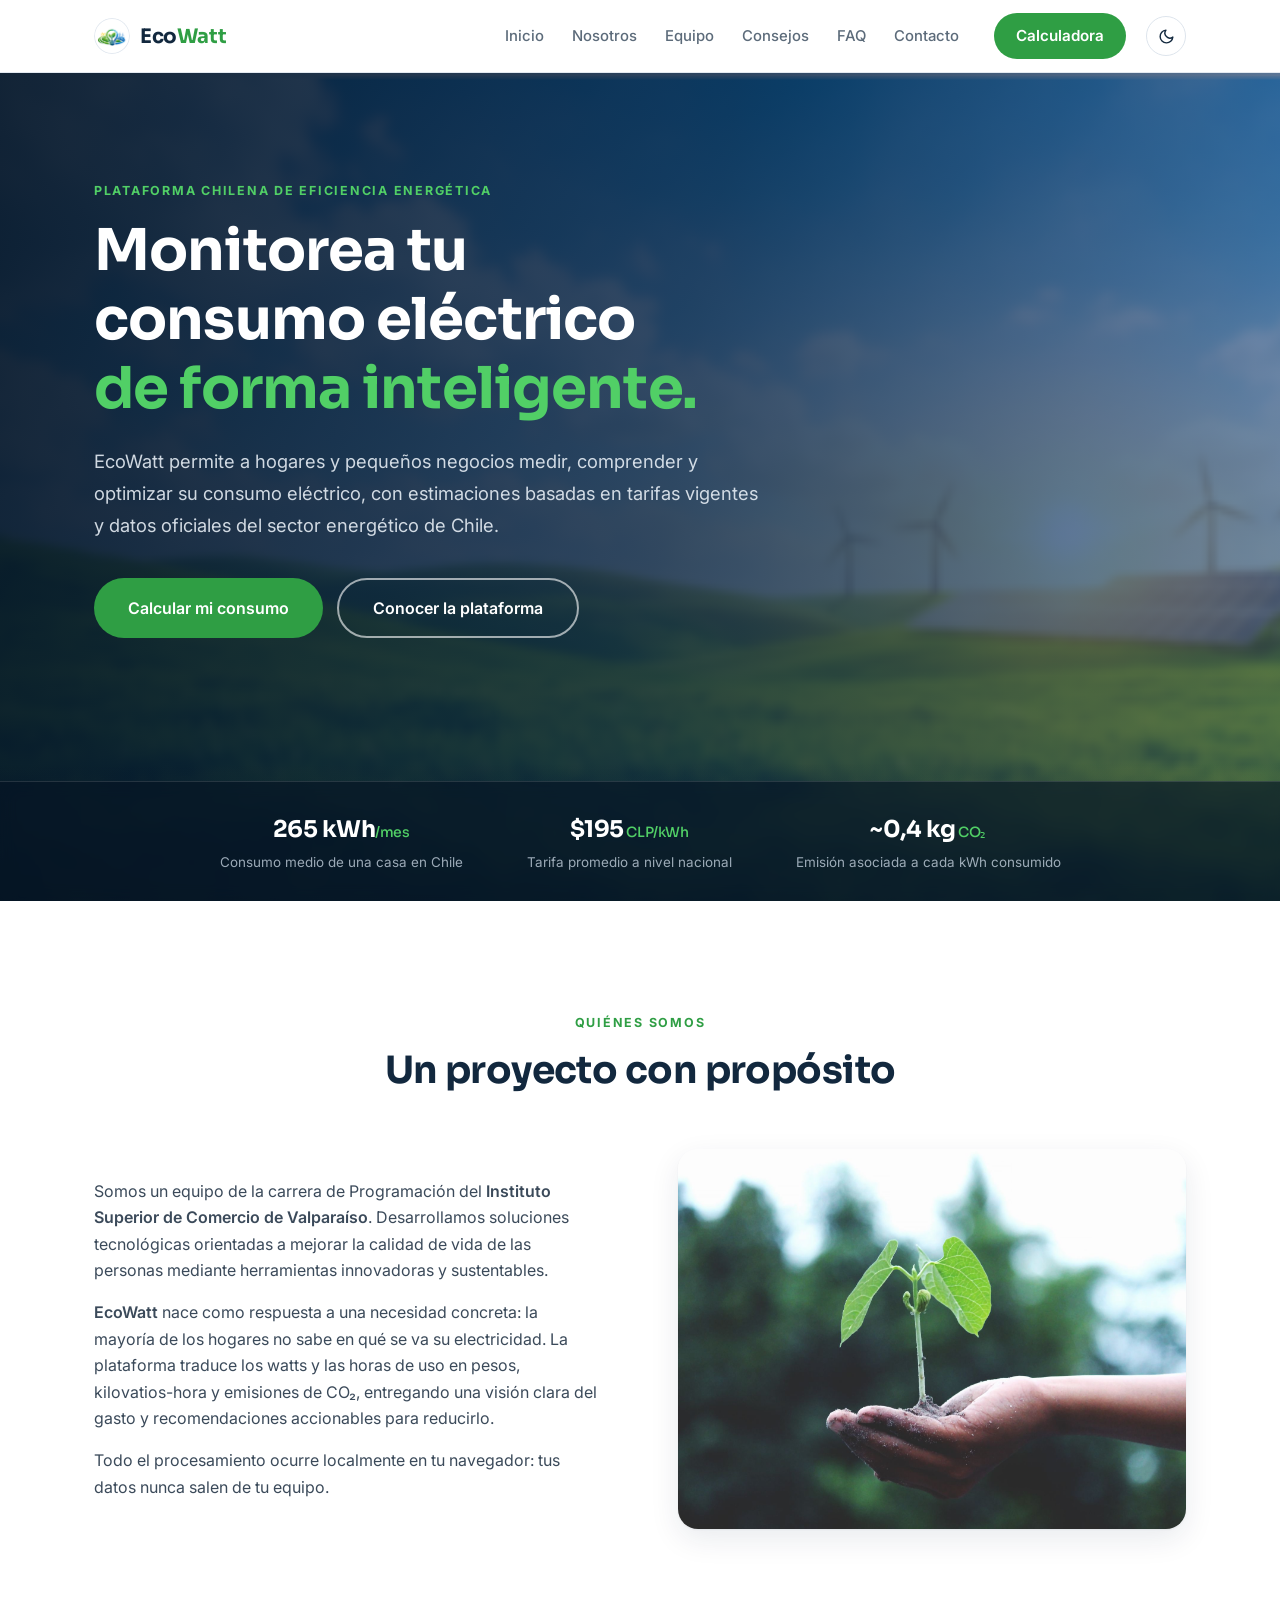
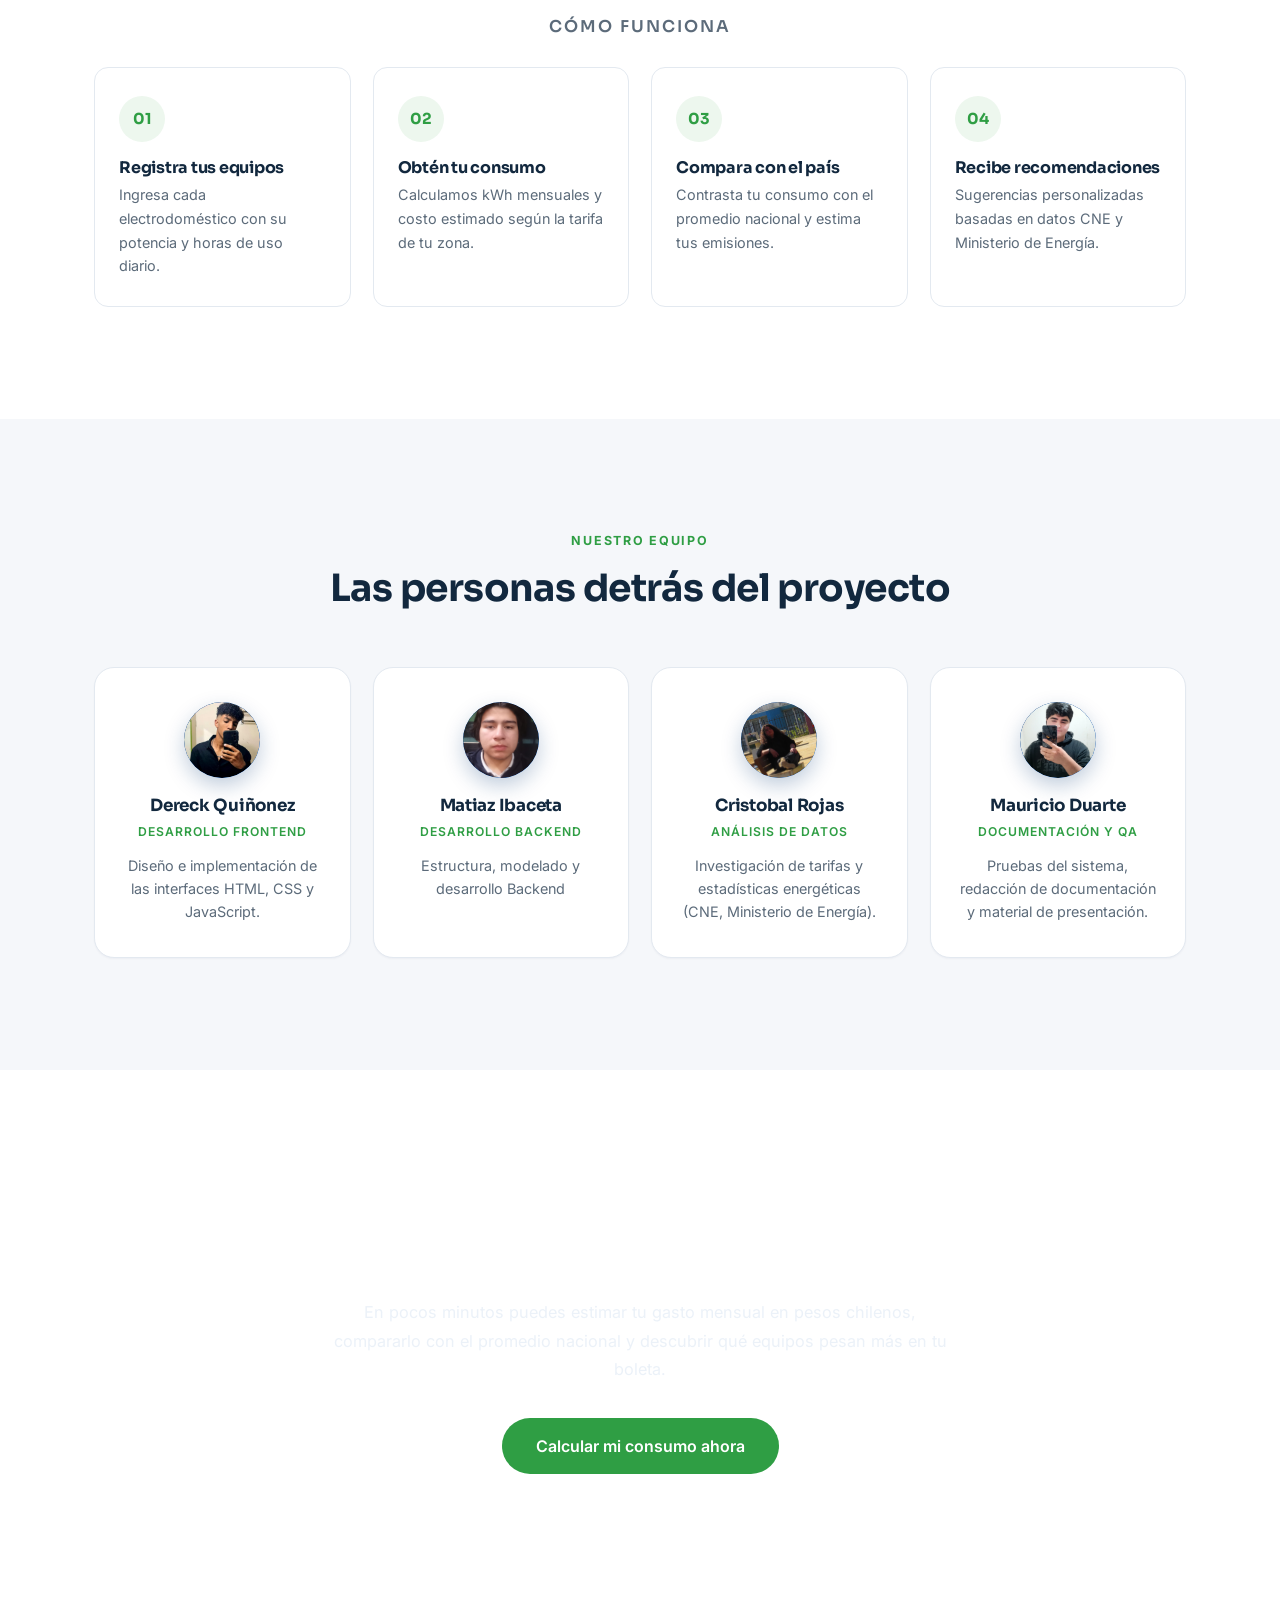
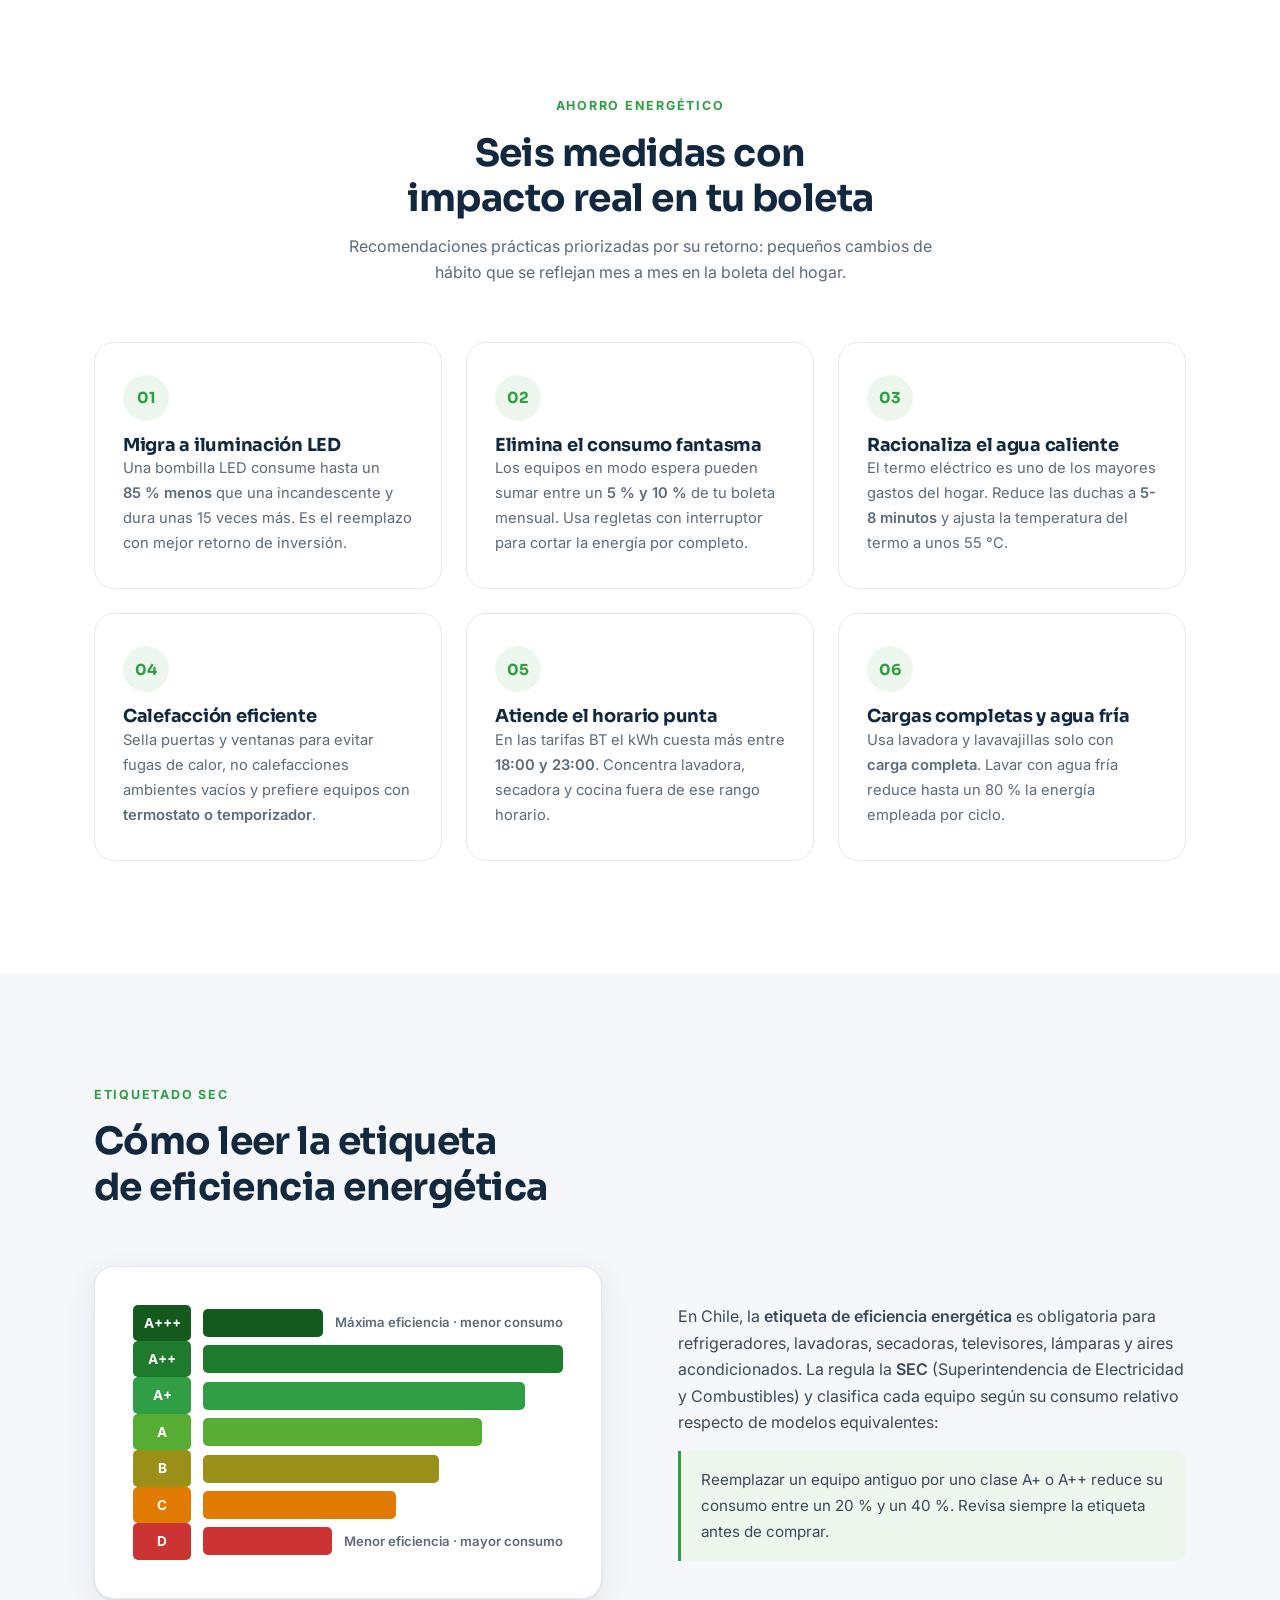
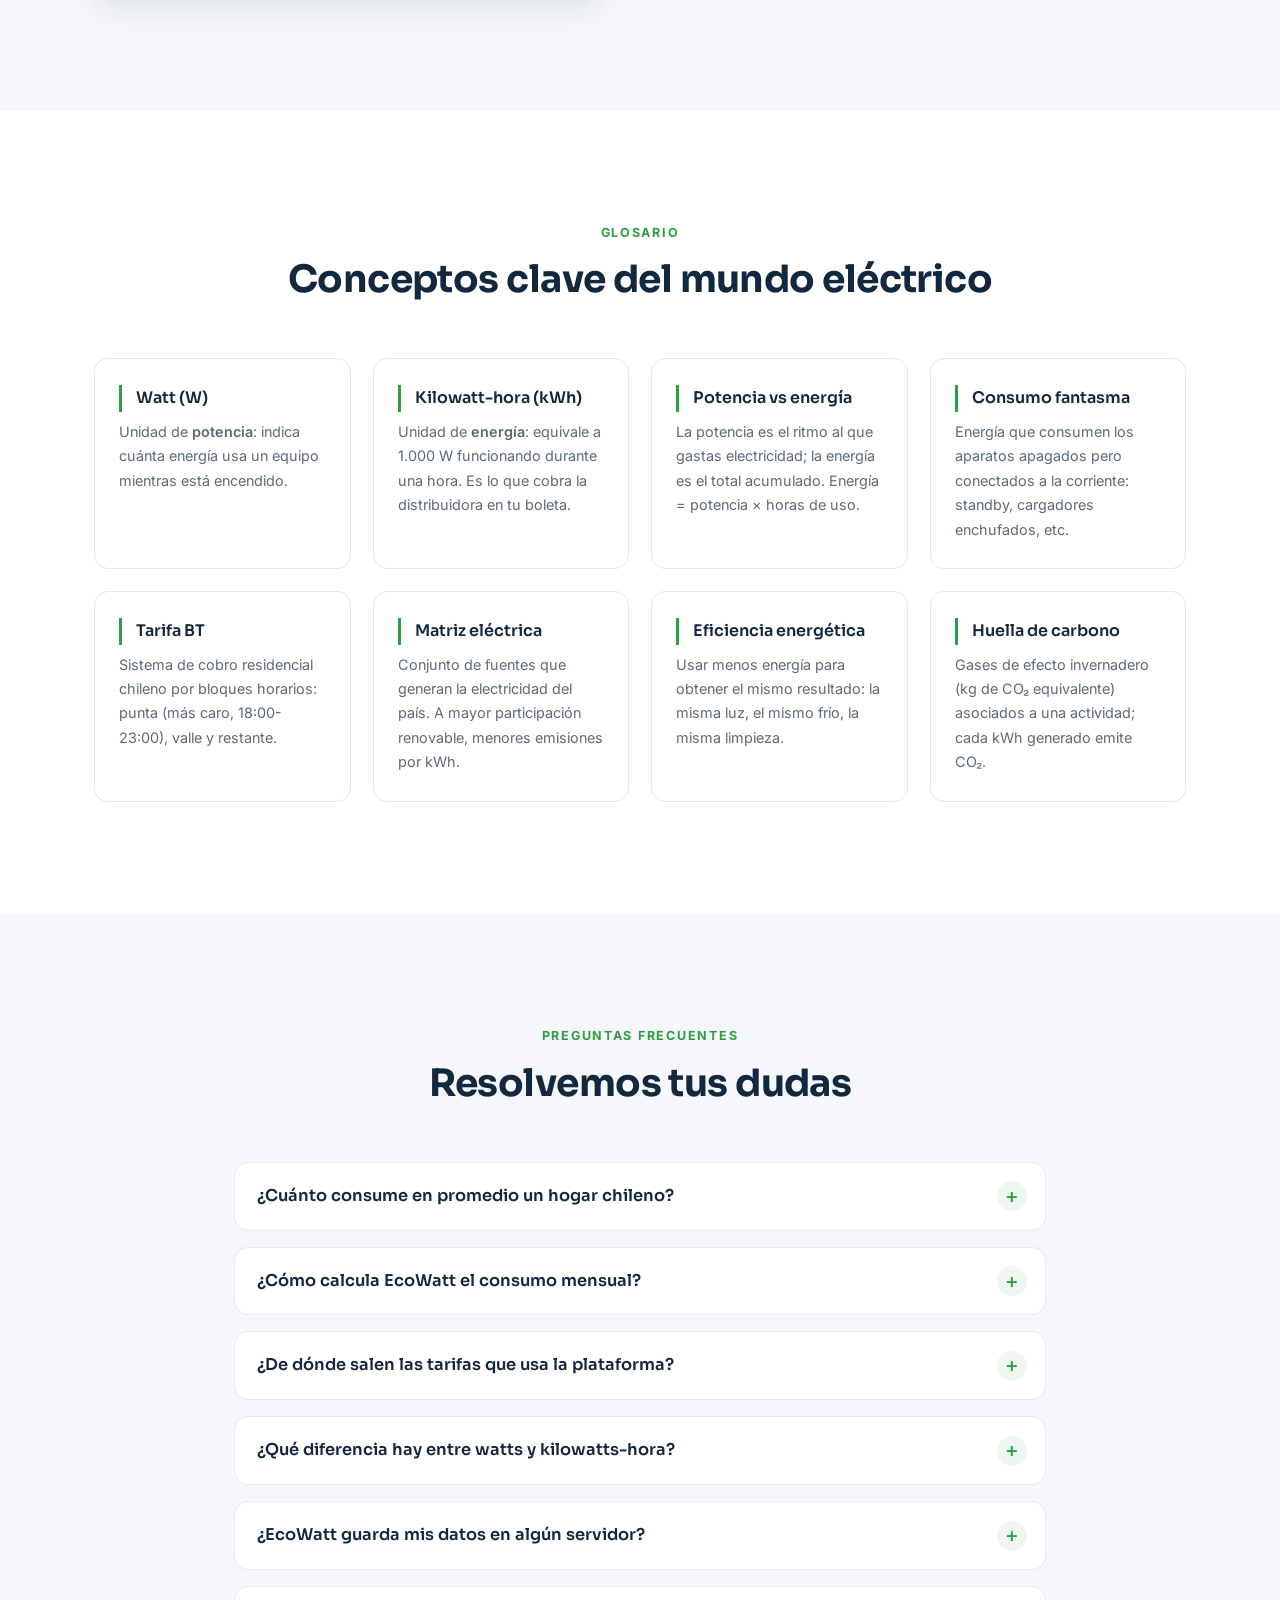
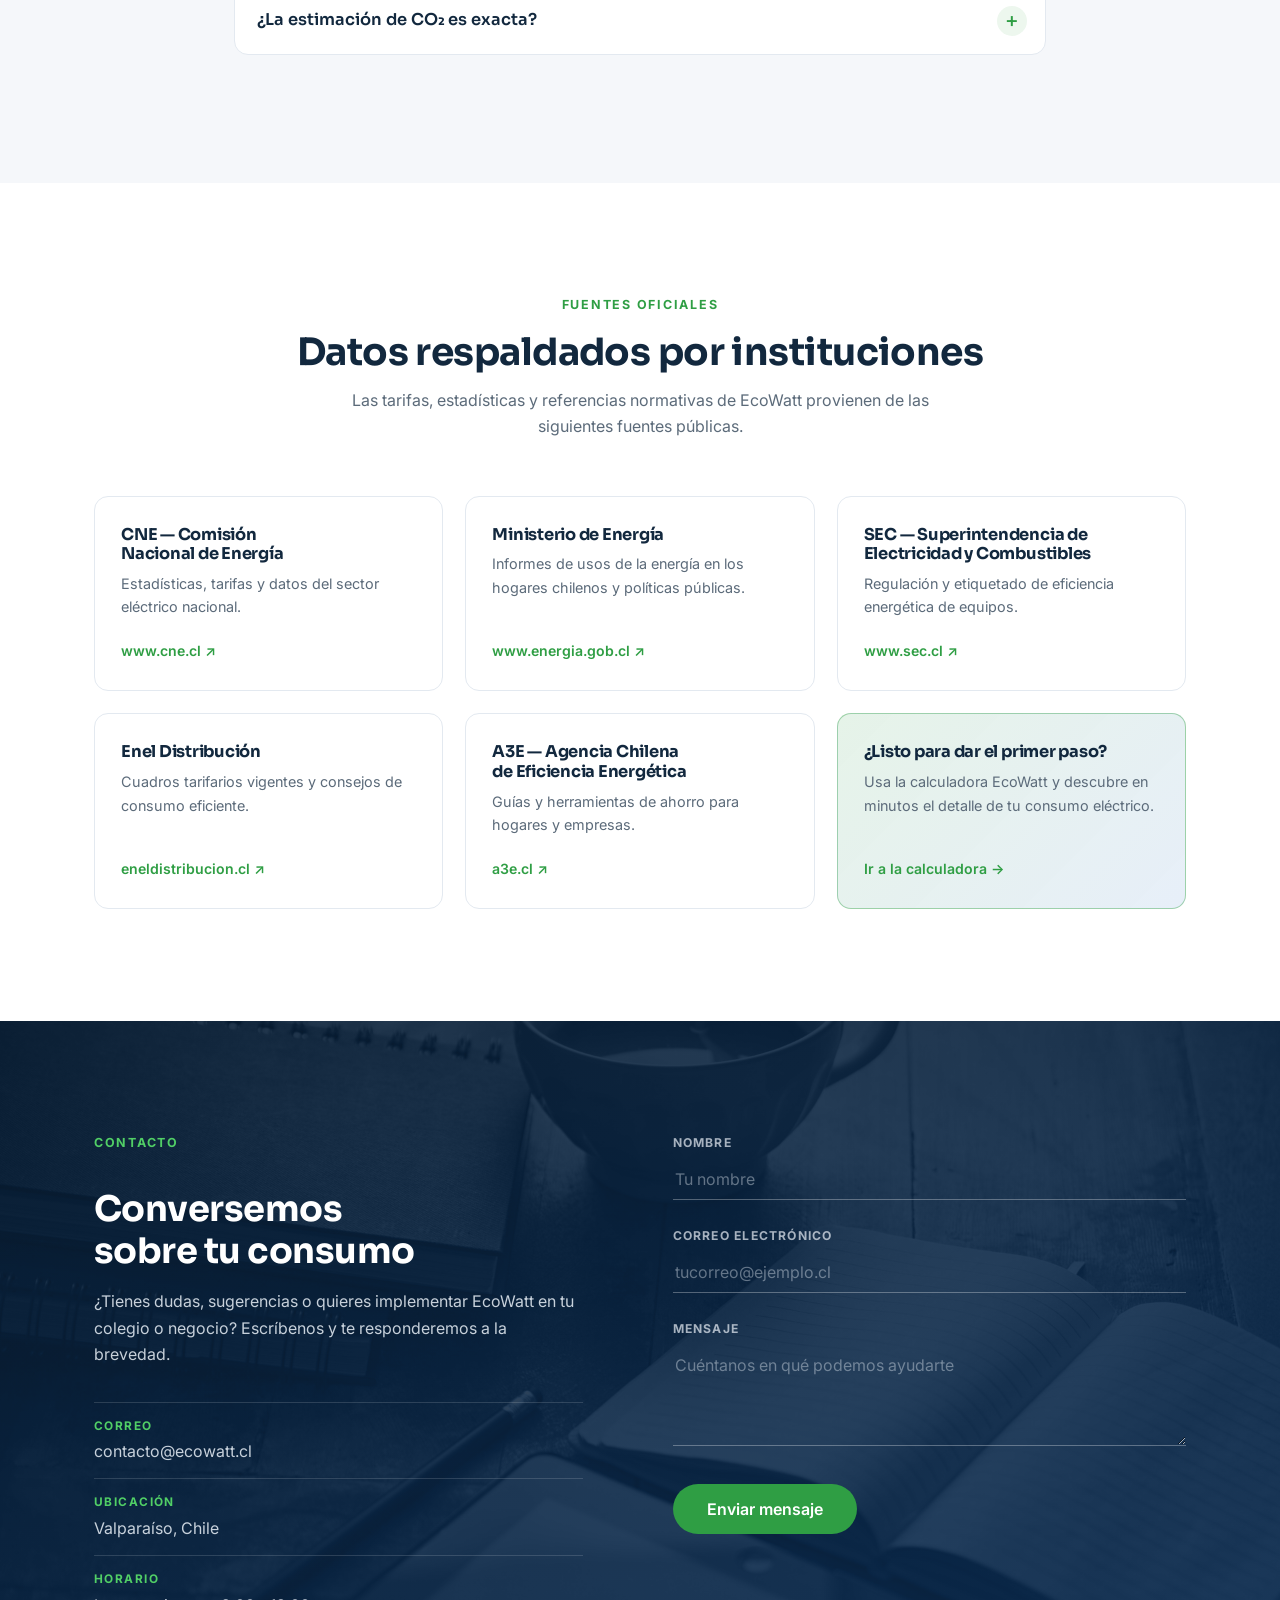
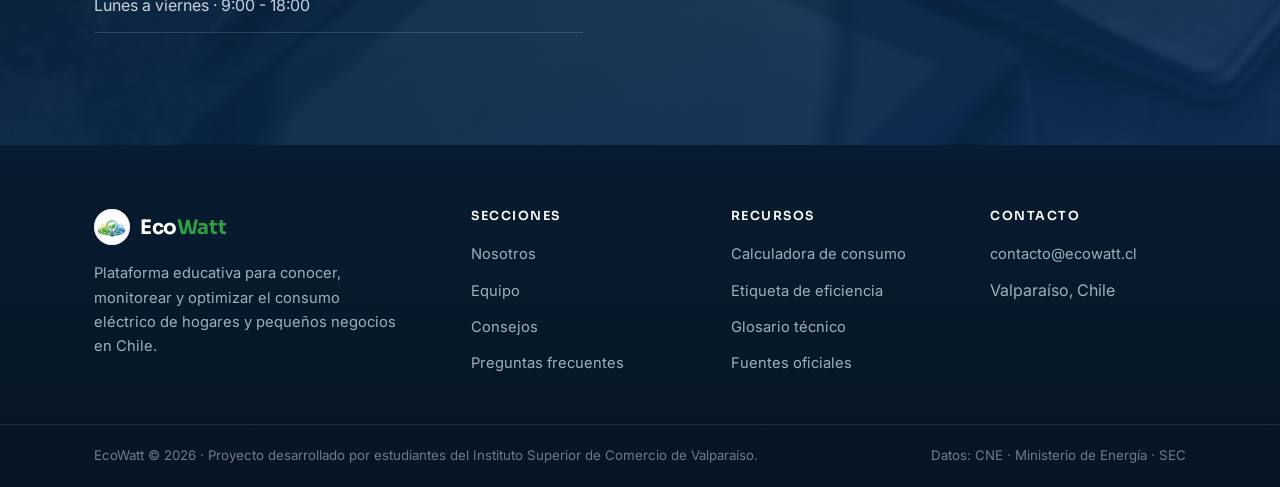
==== commit 194e305a: "Change role from 'Desarrollo frontend' to 'Desarrollo backend'" ====
--- a/index.html
+++ b/index.html
@@ -179,7 +179,7 @@
                     <article class="tarjeta-equipo reveal delay-1">
                         <div class="avatar"><img src="img/equipo/matiaz.jpg" alt="Foto de Matiaz Ibaceta"></div>
                         <h3>Matiaz Ibaceta</h3>
-                        <span class="rol">Desarrollo frontend</span>
+                        <span class="rol">Desarrollo backend</span>
                         <p>Estructura, modelado y desarrollo Backend</p>
                     </article>
 
--- a/style.css
+++ b/style.css
@@ -641,6 +641,14 @@
     font-weight:700;
 
     box-shadow:0 8px 20px rgba(11,59,120,.25);
+    overflow:hidden;
+}
+
+.avatar img{
+    width:100%;
+    height:100%;
+    object-fit:cover;
+    border-radius:50%;
 }
 
 .tarjeta-equipo h3{
